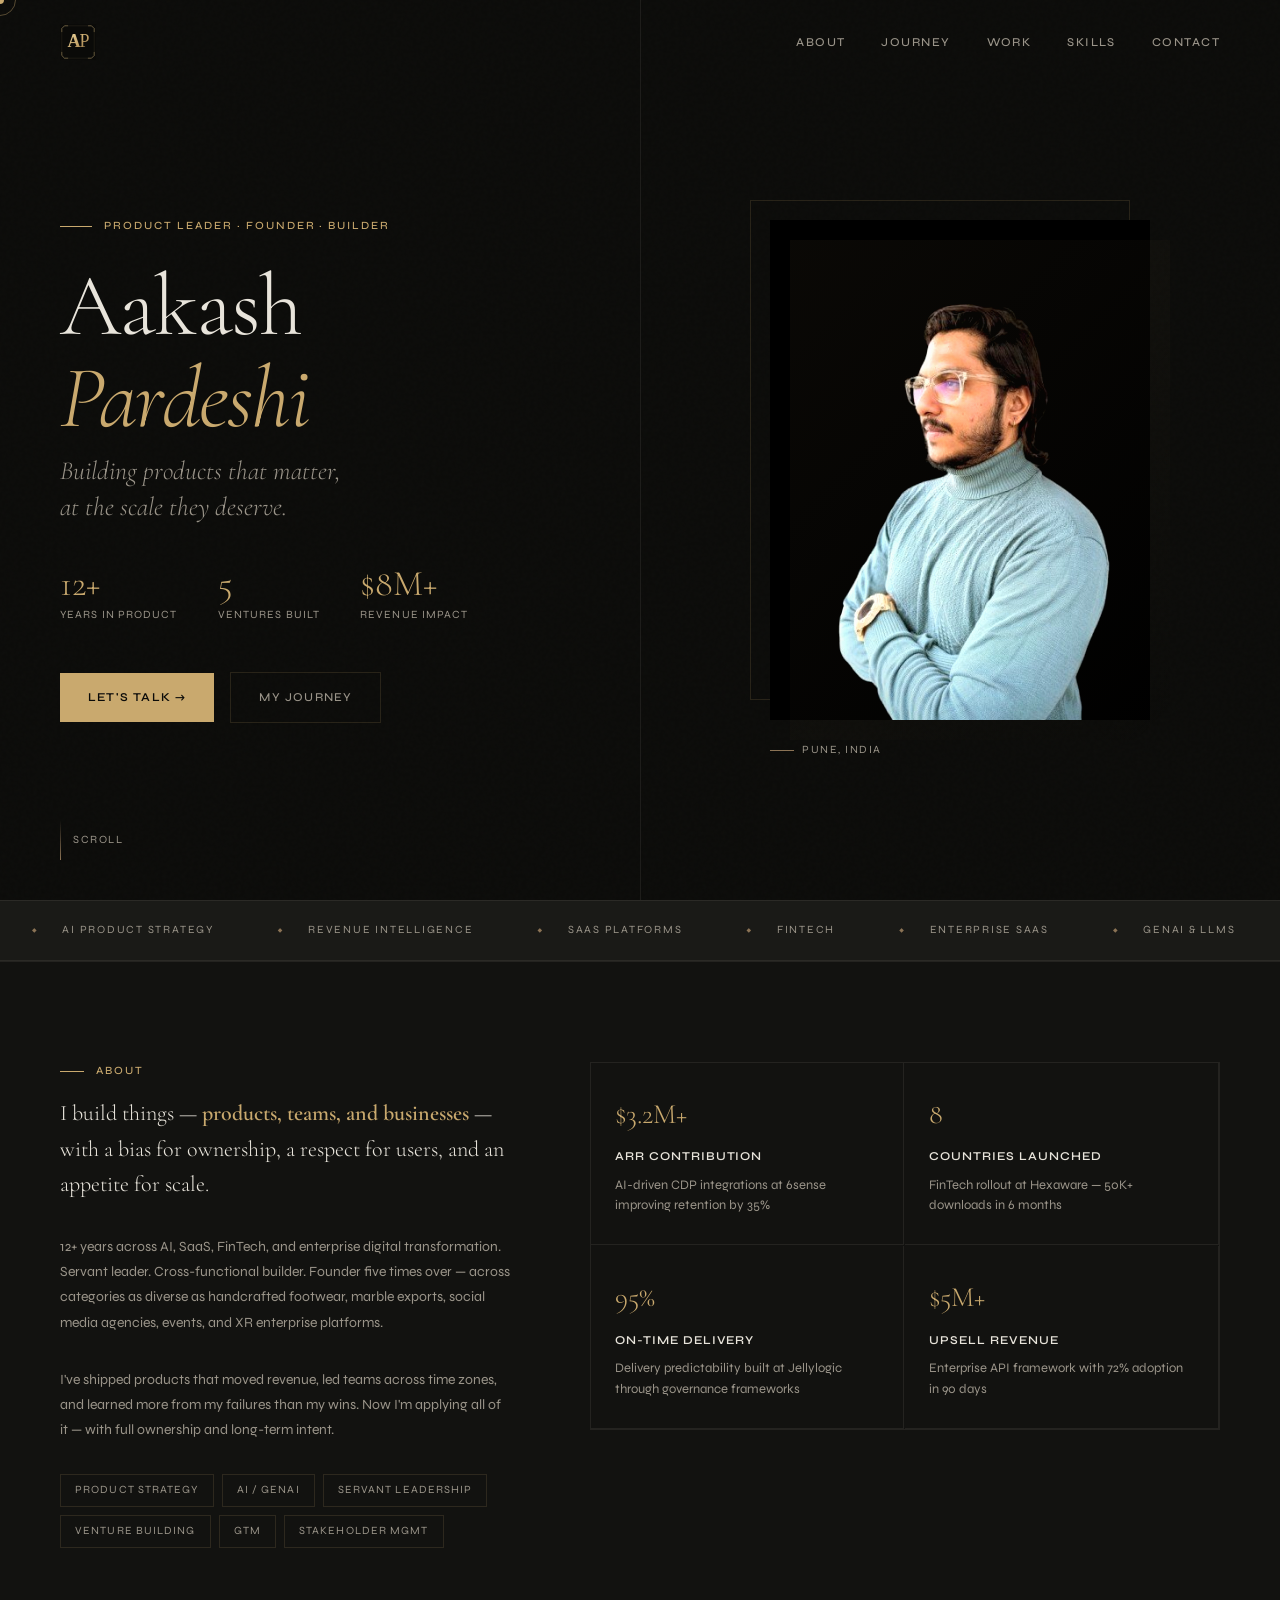
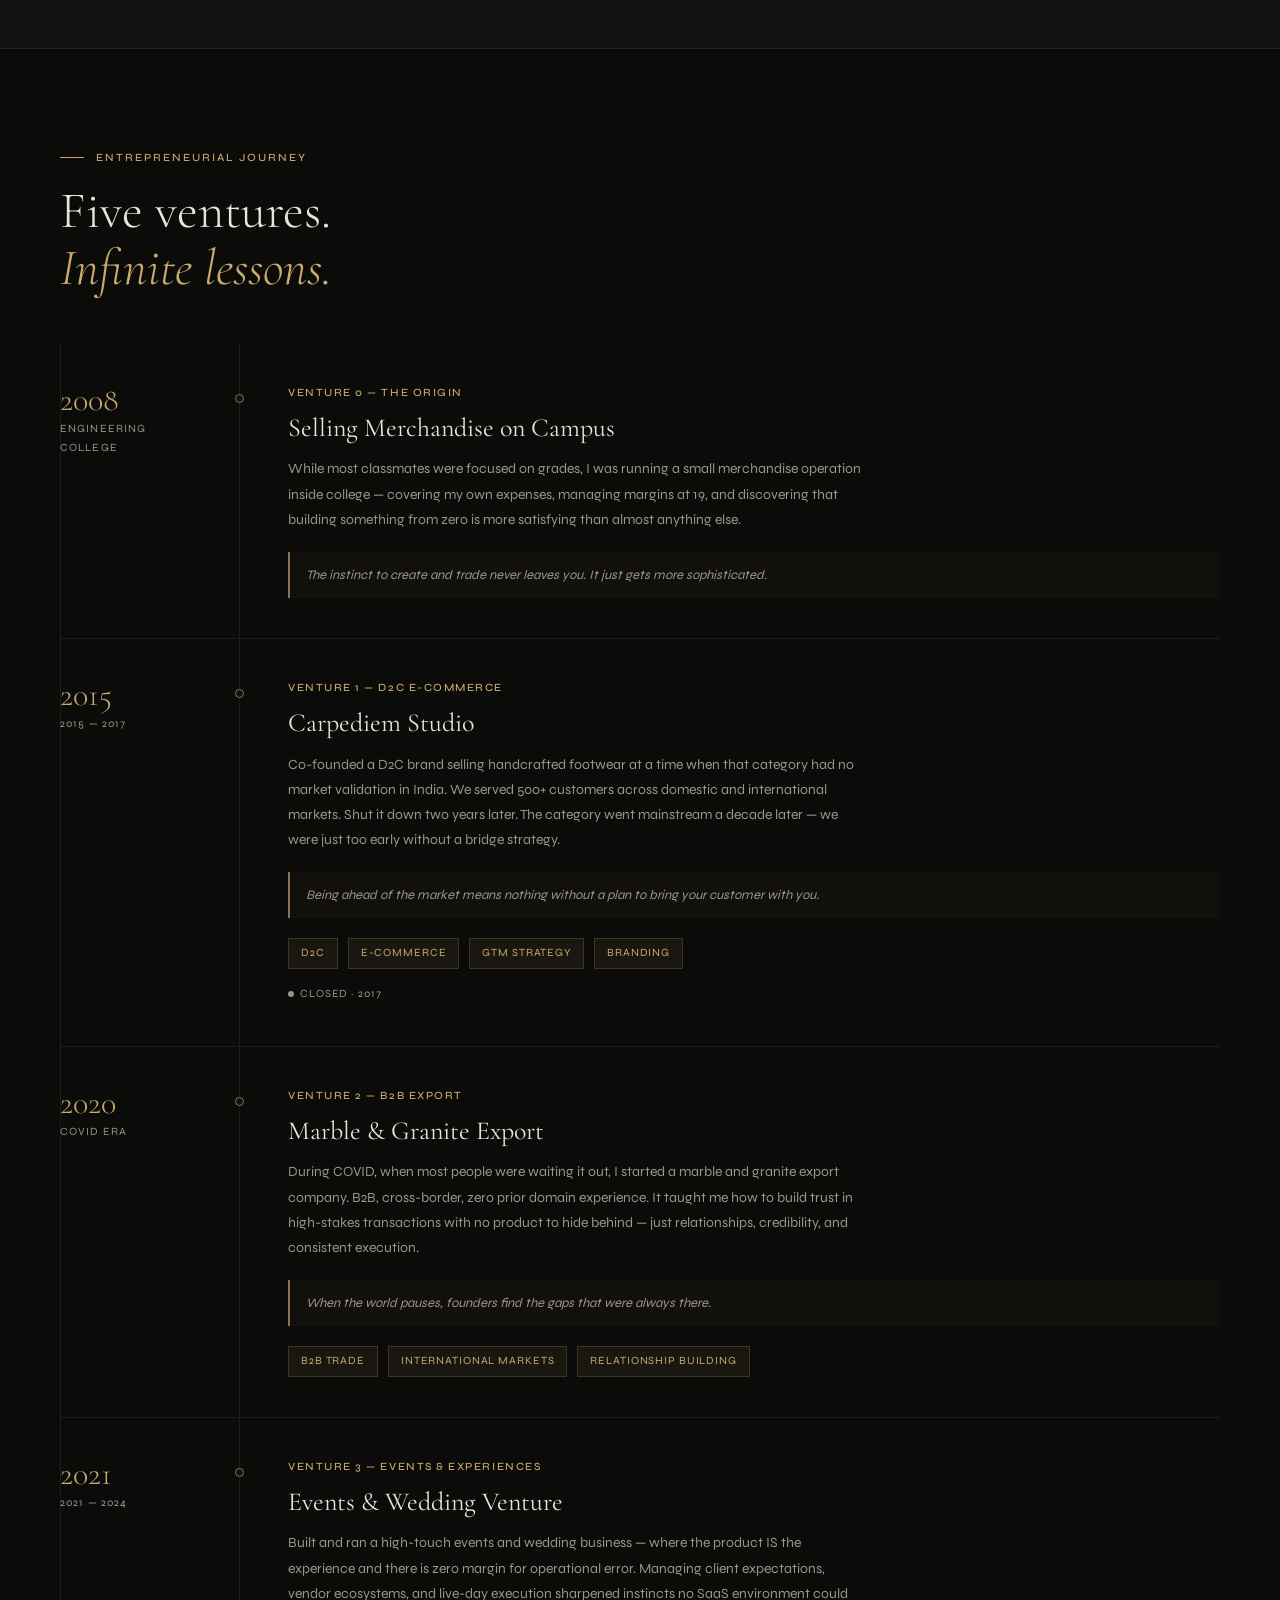
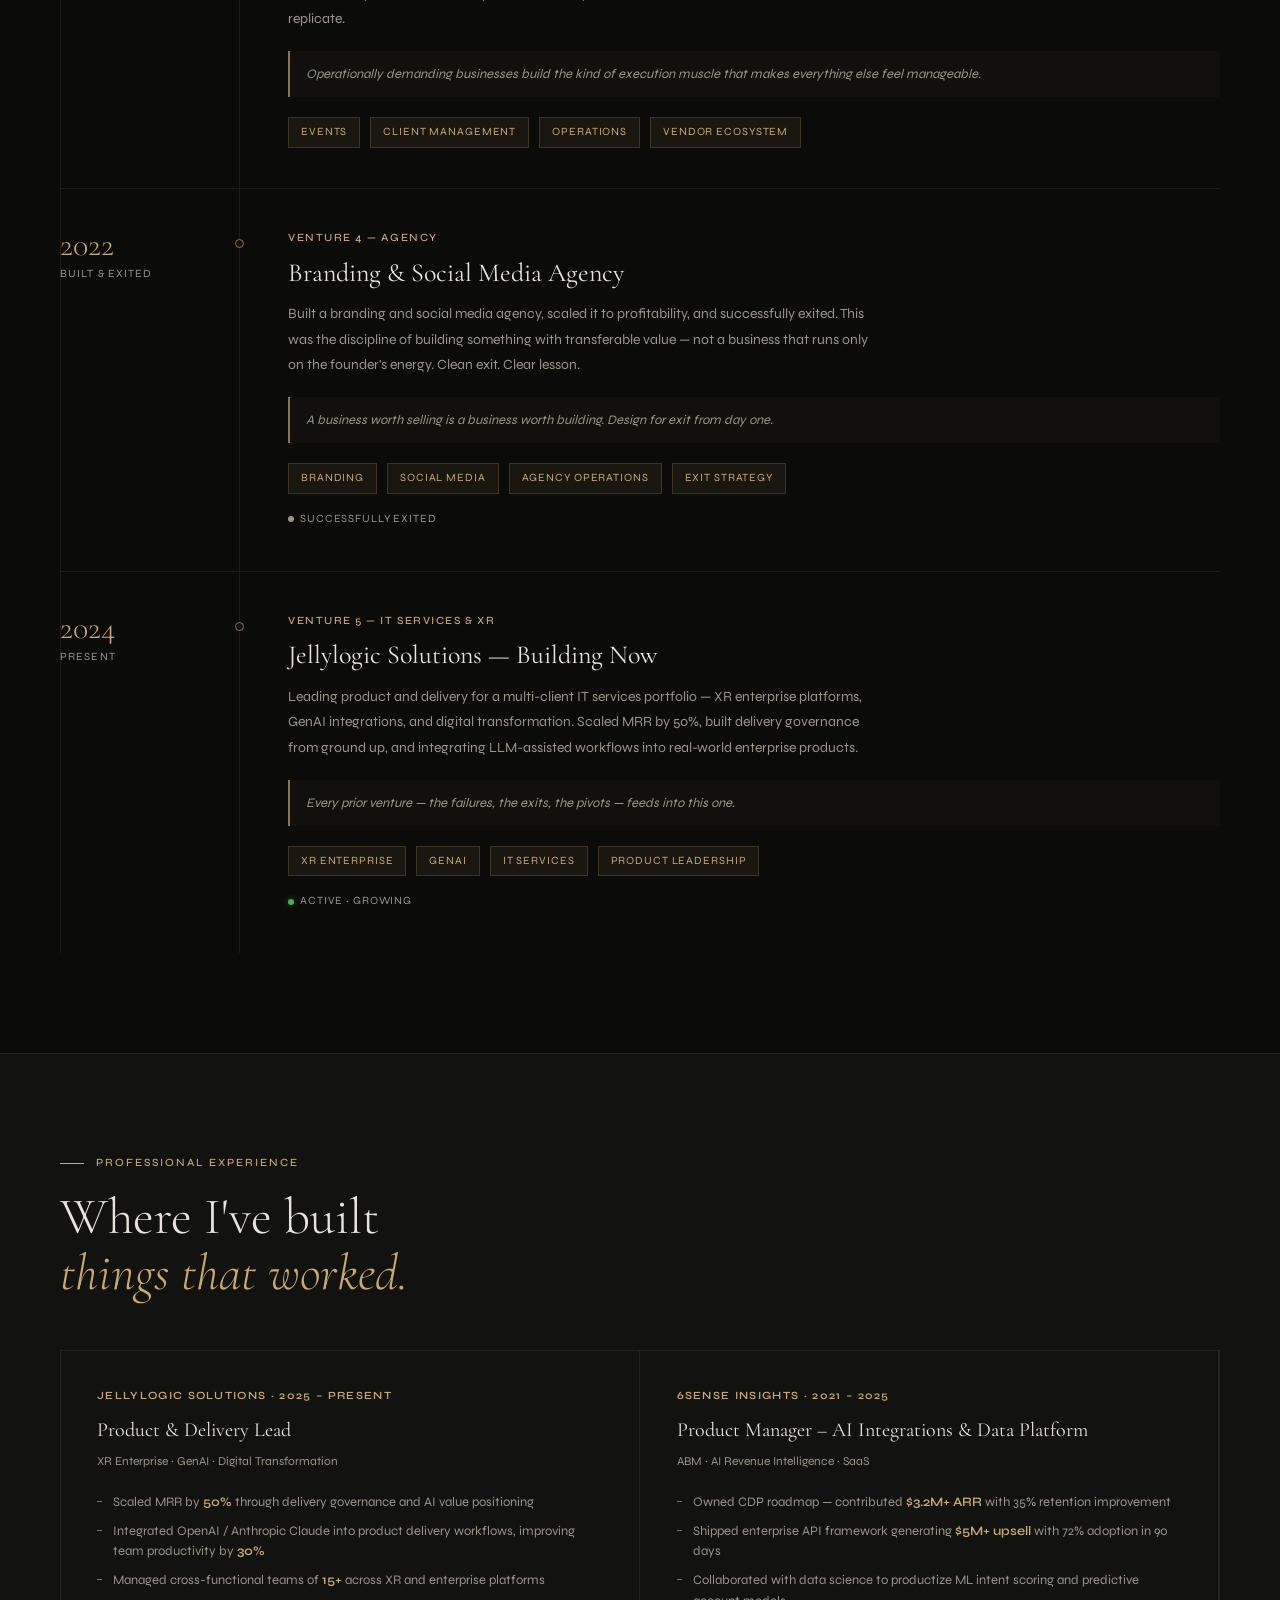
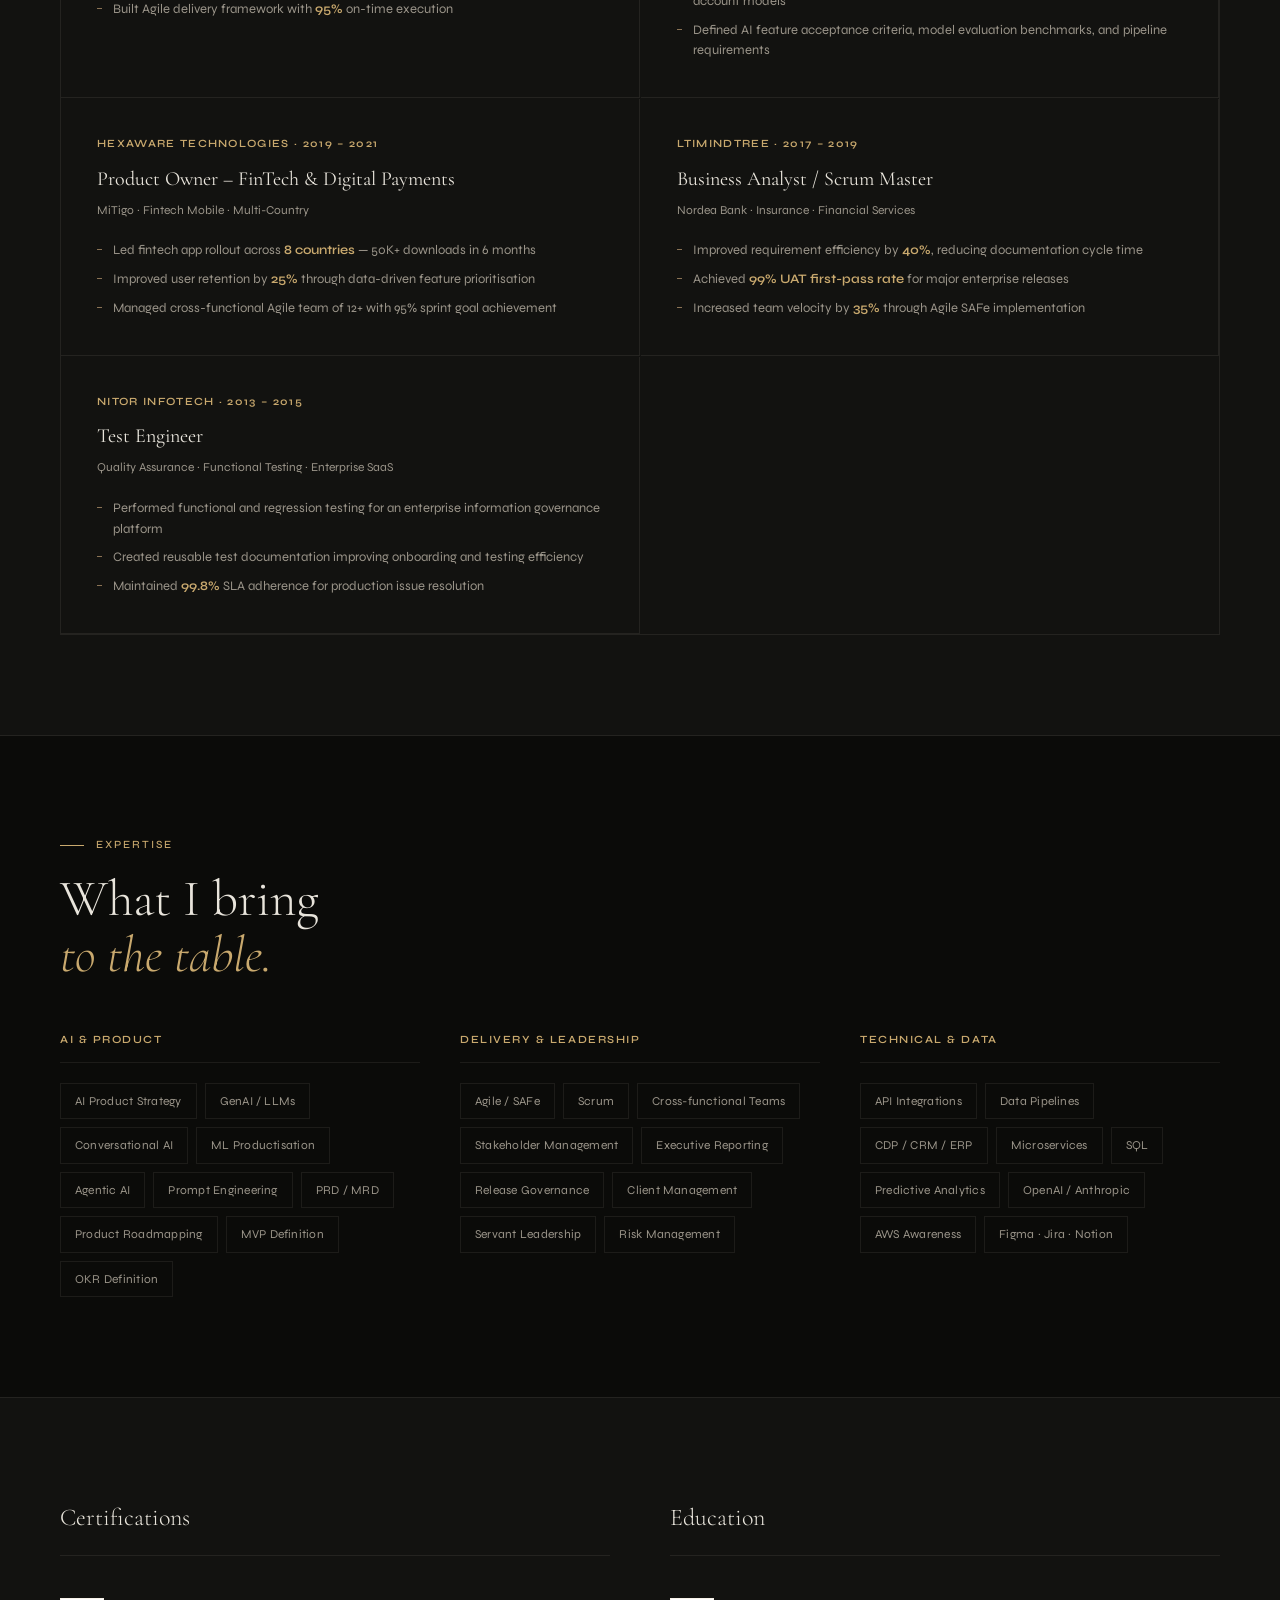
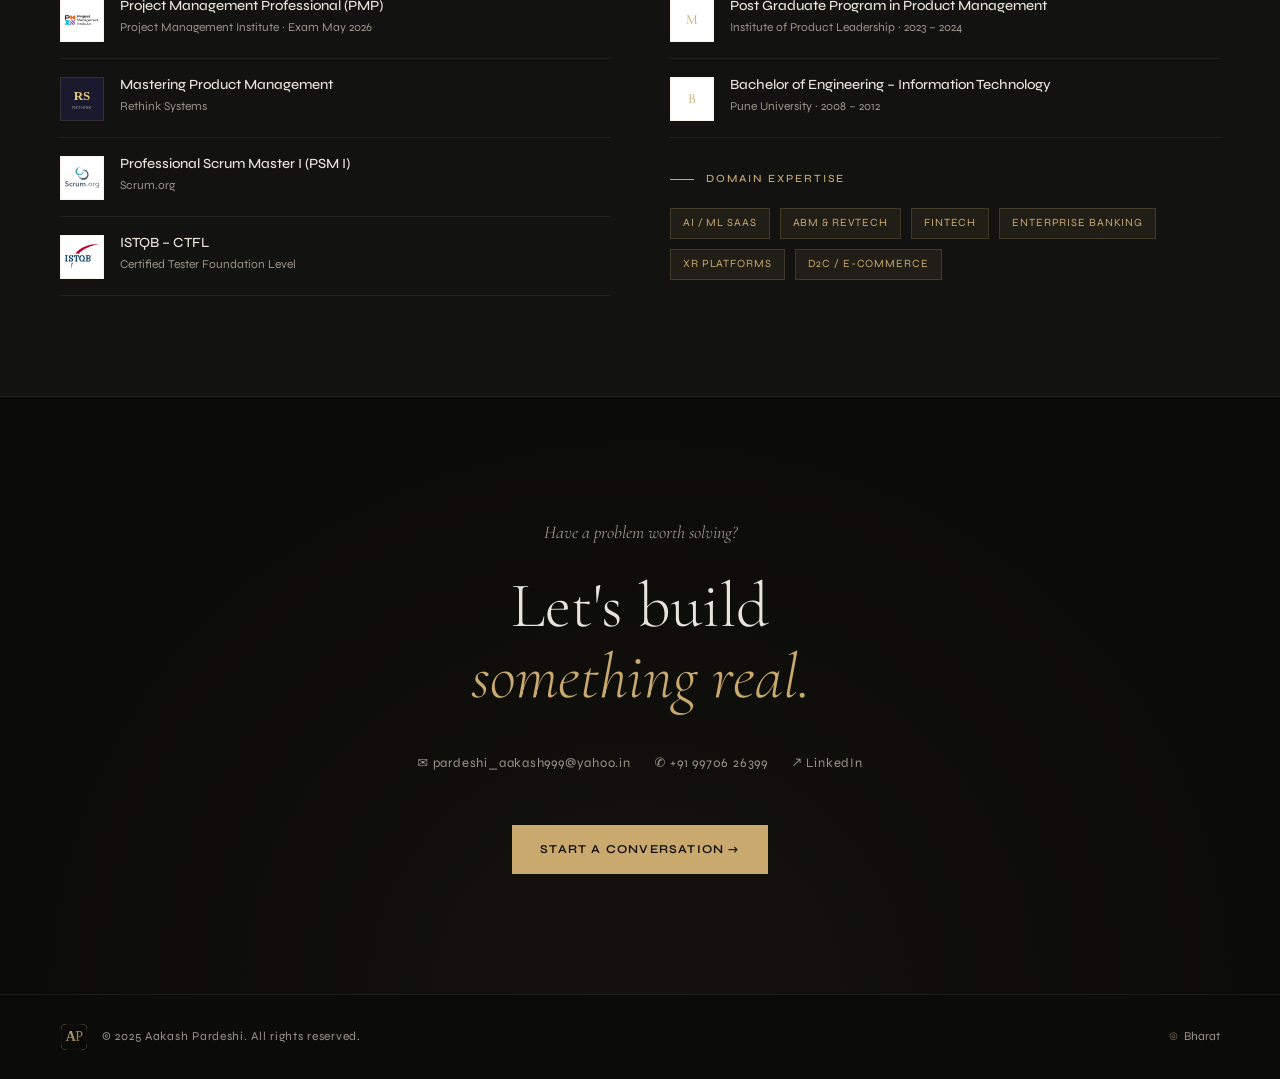
==== index.html @ 1389f44c "added logo" ====
<!DOCTYPE html>
<html lang="en">
<head>
<meta charset="UTF-8">
<meta name="viewport" content="width=device-width, initial-scale=1.0">
<title>Aakash Pardeshi — Product Leader & Founder</title>
<link rel="icon" type="image/svg+xml" href="favicon.svg">
<link rel="preconnect" href="https://fonts.googleapis.com">
<link href="https://fonts.googleapis.com/css2?family=Cormorant+Garamond:ital,wght@0,300;0,400;0,600;1,300;1,400&family=Syne:wght@400;500;600;700&display=swap" rel="stylesheet">
  <link rel="stylesheet" href="css/styles.css">
</head>
<body>


<div class="cursor" id="cursor"></div>
<div class="cursor-ring" id="cursorRing"></div>
<div class="progress-bar" id="progressBar"></div>

<nav id="navbar">
  <a href="#" class="nav-logo">
    <img src="assets/ap-logo.svg" alt="Aakash Pardeshi" class="nav-logo-img">
  </a>
  <ul class="nav-links">
    <li><a href="#about">About</a></li>
    <li><a href="#journey">Journey</a></li>
    <li><a href="#experience">Work</a></li>
    <li><a href="#skills">Skills</a></li>
    <li><a href="#contact">Contact</a></li>
  </ul>
</nav>

<!-- Hero -->
<section id="hero">
  <div class="hero-noise"></div>
  <div class="hero-bg-line"></div>
  <div class="hero-left">
    <div class="hero-eyebrow">Product Leader · Founder · Builder</div>
    <h1 class="hero-name">Aakash<br><em>Pardeshi</em></h1>
    <p class="hero-tagline">Building products that matter,<br>at the scale they deserve.</p>
    <div class="hero-stats">
      <div class="stat-item">
        <div class="stat-num">12+</div>
        <div class="stat-label">Years in Product</div>
      </div>
      <div class="stat-item">
        <div class="stat-num">5</div>
        <div class="stat-label">Ventures Built</div>
      </div>
      <div class="stat-item">
        <div class="stat-num">$8M+</div>
        <div class="stat-label">Revenue Impact</div>
      </div>
    </div>
    <div class="hero-cta">
      <a href="#contact" class="btn-primary">Let's Talk →</a>
      <a href="#journey" class="btn-ghost">My Journey</a>
    </div>
  </div>
  <div class="hero-right">
    <div class="photo-frame">
      <img src="[data-uri]" class="hero-photo" alt="Aakash Pardeshi">
      <div class="photo-label">Pune, India</div>
    </div>
  </div>
  <div class="scroll-cue">
    <div class="scroll-line"></div>
    Scroll
  </div>
</section>

<!-- Marquee -->
<div class="marquee-section">
  <div class="marquee-track">
    <div class="marquee-item">AI Product Strategy</div>
    <div class="marquee-item">Revenue Intelligence</div>
    <div class="marquee-item">SaaS Platforms</div>
    <div class="marquee-item">FinTech</div>
    <div class="marquee-item">Enterprise SaaS</div>
    <div class="marquee-item">GenAI & LLMs</div>
    <div class="marquee-item">D2C Commerce</div>
    <div class="marquee-item">ABM Platforms</div>
    <div class="marquee-item">XR Enterprise</div>
    <div class="marquee-item">CDP Integrations</div>
    <div class="marquee-item">Agile SAFe</div>
    <div class="marquee-item">GTM Strategy</div>
    <div class="marquee-item">AI Product Strategy</div>
    <div class="marquee-item">Revenue Intelligence</div>
    <div class="marquee-item">SaaS Platforms</div>
    <div class="marquee-item">FinTech</div>
    <div class="marquee-item">Enterprise SaaS</div>
    <div class="marquee-item">GenAI & LLMs</div>
    <div class="marquee-item">D2C Commerce</div>
    <div class="marquee-item">ABM Platforms</div>
    <div class="marquee-item">XR Enterprise</div>
    <div class="marquee-item">CDP Integrations</div>
    <div class="marquee-item">Agile SAFe</div>
    <div class="marquee-item">GTM Strategy</div>
  </div>
</div>

<!-- About -->
<section id="about">
  <div class="about-grid">
    <div class="about-left reveal">
      <div class="section-label">About</div>
      <p class="about-bio">
        I build things — <strong>products, teams, and businesses</strong> — with a bias for ownership, a respect for users, and an appetite for scale.
      </p>
      <p class="about-detail">
        12+ years across AI, SaaS, FinTech, and enterprise digital transformation. Servant leader. Cross-functional builder. Founder five times over — across categories as diverse as handcrafted footwear, marble exports, social media agencies, events, and XR enterprise platforms.
      </p>
      <p class="about-detail">
        I've shipped products that moved revenue, led teams across time zones, and learned more from my failures than my wins. Now I'm applying all of it — with full ownership and long-term intent.
      </p>
      <div class="about-tags">
        <span class="tag">Product Strategy</span>
        <span class="tag">AI / GenAI</span>
        <span class="tag">Servant Leadership</span>
        <span class="tag">Venture Building</span>
        <span class="tag">GTM</span>
        <span class="tag">Stakeholder Mgmt</span>
      </div>
    </div>
    <div class="about-right reveal reveal-delay-2">
      <div class="values-grid">
        <div class="value-item">
          <div class="value-num">$3.2M+</div>
          <div class="value-title">ARR Contribution</div>
          <div class="value-desc">AI-driven CDP integrations at 6sense improving retention by 35%</div>
        </div>
        <div class="value-item">
          <div class="value-num">8</div>
          <div class="value-title">Countries Launched</div>
          <div class="value-desc">FinTech rollout at Hexaware — 50K+ downloads in 6 months</div>
        </div>
        <div class="value-item">
          <div class="value-num">95%</div>
          <div class="value-title">On-Time Delivery</div>
          <div class="value-desc">Delivery predictability built at Jellylogic through governance frameworks</div>
        </div>
        <div class="value-item">
          <div class="value-num">$5M+</div>
          <div class="value-title">Upsell Revenue</div>
          <div class="value-desc">Enterprise API framework with 72% adoption in 90 days</div>
        </div>
      </div>
    </div>
  </div>
</section>

<!-- Journey -->
<section id="journey">
  <div class="reveal">
    <div class="section-label">Entrepreneurial Journey</div>
    <h2 class="section-title">Five ventures.<br><em>Infinite lessons.</em></h2>
  </div>
  <div class="timeline">
    <div class="timeline-line"></div>

    <div class="timeline-entry reveal">
      <div class="timeline-left">
        <div class="timeline-dot"></div>
        <div class="timeline-year">2008</div>
        <div class="timeline-period">Engineering College</div>
      </div>
      <div class="timeline-right">
        <div class="timeline-venture">Venture 0 — The Origin</div>
        <div class="timeline-title">Selling Merchandise on Campus</div>
        <p class="timeline-desc">
          While most classmates were focused on grades, I was running a small merchandise operation inside college — covering my own expenses, managing margins at 19, and discovering that building something from zero is more satisfying than almost anything else.
        </p>
        <div class="timeline-lesson">The instinct to create and trade never leaves you. It just gets more sophisticated.</div>
      </div>
    </div>

    <div class="timeline-entry reveal">
      <div class="timeline-left">
        <div class="timeline-dot"></div>
        <div class="timeline-year">2015</div>
        <div class="timeline-period">2015 — 2017</div>
      </div>
      <div class="timeline-right">
        <div class="timeline-venture">Venture 1 — D2C E-Commerce</div>
        <div class="timeline-title">Carpediem Studio</div>
        <p class="timeline-desc">
          Co-founded a D2C brand selling handcrafted footwear at a time when that category had no market validation in India. We served 500+ customers across domestic and international markets. Shut it down two years later. The category went mainstream a decade later — we were just too early without a bridge strategy.
        </p>
        <div class="timeline-lesson">Being ahead of the market means nothing without a plan to bring your customer with you.</div>
        <div class="domain-pills">
          <span class="domain-pill">D2C</span>
          <span class="domain-pill">E-Commerce</span>
          <span class="domain-pill">GTM Strategy</span>
          <span class="domain-pill">Branding</span>
        </div>
        <div class="timeline-status">
          <span class="status-dot"></span> Closed · 2017
        </div>
      </div>
    </div>

    <div class="timeline-entry reveal">
      <div class="timeline-left">
        <div class="timeline-dot"></div>
        <div class="timeline-year">2020</div>
        <div class="timeline-period">COVID Era</div>
      </div>
      <div class="timeline-right">
        <div class="timeline-venture">Venture 2 — B2B Export</div>
        <div class="timeline-title">Marble & Granite Export</div>
        <p class="timeline-desc">
          During COVID, when most people were waiting it out, I started a marble and granite export company. B2B, cross-border, zero prior domain experience. It taught me how to build trust in high-stakes transactions with no product to hide behind — just relationships, credibility, and consistent execution.
        </p>
        <div class="timeline-lesson">When the world pauses, founders find the gaps that were always there.</div>
        <div class="domain-pills">
          <span class="domain-pill">B2B Trade</span>
          <span class="domain-pill">International Markets</span>
          <span class="domain-pill">Relationship Building</span>
        </div>
      </div>
    </div>

    <div class="timeline-entry reveal">
      <div class="timeline-left">
        <div class="timeline-dot"></div>
        <div class="timeline-year">2021</div>
        <div class="timeline-period">2021 — 2024</div>
      </div>
      <div class="timeline-right">
        <div class="timeline-venture">Venture 3 — Events & Experiences</div>
        <div class="timeline-title">Events & Wedding Venture</div>
        <p class="timeline-desc">
          Built and ran a high-touch events and wedding business — where the product IS the experience and there is zero margin for operational error. Managing client expectations, vendor ecosystems, and live-day execution sharpened instincts no SaaS environment could replicate.
        </p>
        <div class="timeline-lesson">Operationally demanding businesses build the kind of execution muscle that makes everything else feel manageable.</div>
        <div class="domain-pills">
          <span class="domain-pill">Events</span>
          <span class="domain-pill">Client Management</span>
          <span class="domain-pill">Operations</span>
          <span class="domain-pill">Vendor Ecosystem</span>
        </div>
      </div>
    </div>

    <div class="timeline-entry reveal">
      <div class="timeline-left">
        <div class="timeline-dot"></div>
        <div class="timeline-year">2022</div>
        <div class="timeline-period">Built & Exited</div>
      </div>
      <div class="timeline-right">
        <div class="timeline-venture">Venture 4 — Agency</div>
        <div class="timeline-title">Branding & Social Media Agency</div>
        <p class="timeline-desc">
          Built a branding and social media agency, scaled it to profitability, and successfully exited. This was the discipline of building something with transferable value — not a business that runs only on the founder's energy. Clean exit. Clear lesson.
        </p>
        <div class="timeline-lesson">A business worth selling is a business worth building. Design for exit from day one.</div>
        <div class="domain-pills">
          <span class="domain-pill">Branding</span>
          <span class="domain-pill">Social Media</span>
          <span class="domain-pill">Agency Operations</span>
          <span class="domain-pill">Exit Strategy</span>
        </div>
        <div class="timeline-status">
          <span class="status-dot"></span> Successfully Exited
        </div>
      </div>
    </div>

    <div class="timeline-entry reveal">
      <div class="timeline-left">
        <div class="timeline-dot"></div>
        <div class="timeline-year">2024</div>
        <div class="timeline-period">Present</div>
      </div>
      <div class="timeline-right">
        <div class="timeline-venture">Venture 5 — IT Services & XR</div>
        <div class="timeline-title">Jellylogic Solutions — Building Now</div>
        <p class="timeline-desc">
          Leading product and delivery for a multi-client IT services portfolio — XR enterprise platforms, GenAI integrations, and digital transformation. Scaled MRR by 50%, built delivery governance from ground up, and integrating LLM-assisted workflows into real-world enterprise products.
        </p>
        <div class="timeline-lesson">Every prior venture — the failures, the exits, the pivots — feeds into this one.</div>
        <div class="domain-pills">
          <span class="domain-pill">XR Enterprise</span>
          <span class="domain-pill">GenAI</span>
          <span class="domain-pill">IT Services</span>
          <span class="domain-pill">Product Leadership</span>
        </div>
        <div class="timeline-status">
          <span class="status-dot active"></span> Active · Growing
        </div>
      </div>
    </div>

  </div>
</section>

<!-- Experience -->
<section id="experience">
  <div class="reveal">
    <div class="section-label">Professional Experience</div>
    <h2 class="section-title">Where I've built<br><em>things that worked.</em></h2>
  </div>
  <div class="exp-grid">
    <div class="exp-card reveal">
      <div class="exp-company">Jellylogic Solutions · 2025 – Present</div>
      <div class="exp-role">Product & Delivery Lead</div>
      <div class="exp-period">XR Enterprise · GenAI · Digital Transformation</div>
      <ul class="exp-bullets">
        <li>Scaled MRR by <span class="exp-metric">50%</span> through delivery governance and AI value positioning</li>
        <li>Integrated OpenAI / Anthropic Claude into product delivery workflows, improving team productivity by <span class="exp-metric">30%</span></li>
        <li>Managed cross-functional teams of <span class="exp-metric">15+</span> across XR and enterprise platforms</li>
        <li>Built Agile delivery framework with <span class="exp-metric">95%</span> on-time execution</li>
      </ul>
    </div>

    <div class="exp-card reveal reveal-delay-1">
      <div class="exp-company">6sense Insights · 2021 – 2025</div>
      <div class="exp-role">Product Manager – AI Integrations & Data Platform</div>
      <div class="exp-period">ABM · AI Revenue Intelligence · SaaS</div>
      <ul class="exp-bullets">
        <li>Owned CDP roadmap — contributed <span class="exp-metric">$3.2M+ ARR</span> with 35% retention improvement</li>
        <li>Shipped enterprise API framework generating <span class="exp-metric">$5M+ upsell</span> with 72% adoption in 90 days</li>
        <li>Collaborated with data science to productize ML intent scoring and predictive account models</li>
        <li>Defined AI feature acceptance criteria, model evaluation benchmarks, and pipeline requirements</li>
      </ul>
    </div>

    <div class="exp-card reveal reveal-delay-2">
      <div class="exp-company">Hexaware Technologies · 2019 – 2021</div>
      <div class="exp-role">Product Owner – FinTech & Digital Payments</div>
      <div class="exp-period">MiTigo · Fintech Mobile · Multi-Country</div>
      <ul class="exp-bullets">
        <li>Led fintech app rollout across <span class="exp-metric">8 countries</span> — 50K+ downloads in 6 months</li>
        <li>Improved user retention by <span class="exp-metric">25%</span> through data-driven feature prioritisation</li>
        <li>Managed cross-functional Agile team of 12+ with 95% sprint goal achievement</li>
      </ul>
    </div>

    <div class="exp-card reveal reveal-delay-3">
      <div class="exp-company">LTIMindtree · 2017 – 2019</div>
      <div class="exp-role">Business Analyst / Scrum Master</div>
      <div class="exp-period">Nordea Bank · Insurance · Financial Services</div>
      <ul class="exp-bullets">
        <li>Improved requirement efficiency by <span class="exp-metric">40%</span>, reducing documentation cycle time</li>
        <li>Achieved <span class="exp-metric">99% UAT first-pass rate</span> for major enterprise releases</li>
        <li>Increased team velocity by <span class="exp-metric">35%</span> through Agile SAFe implementation</li>
      </ul>
    </div>

    <div class="exp-card reveal reveal-delay-3">
      <div class="exp-company">Nitor Infotech · 2013 – 2015</div>
      <div class="exp-role">Test Engineer</div>
      <div class="exp-period">Quality Assurance · Functional Testing · Enterprise SaaS</div>
      <ul class="exp-bullets">
        <li>Performed functional and regression testing for an enterprise information governance platform</li>
        <li>Created reusable test documentation improving onboarding and testing efficiency</li>
        <li>Maintained <span class="exp-metric">99.8%</span> SLA adherence for production issue resolution</li>
      </ul>
    </div>
  </div>
</section>

<!-- Skills -->
<section id="skills">
  <div class="reveal">
    <div class="section-label">Expertise</div>
    <h2 class="section-title">What I bring<br><em>to the table.</em></h2>
  </div>
  <div class="skills-container">
    <div class="skill-group reveal">
      <div class="skill-group-title">AI & Product</div>
      <div class="skill-list">
        <span class="skill-chip">AI Product Strategy</span>
        <span class="skill-chip">GenAI / LLMs</span>
        <span class="skill-chip">Conversational AI</span>
        <span class="skill-chip">ML Productisation</span>
        <span class="skill-chip">Agentic AI</span>
        <span class="skill-chip">Prompt Engineering</span>
        <span class="skill-chip">PRD / MRD</span>
        <span class="skill-chip">Product Roadmapping</span>
        <span class="skill-chip">MVP Definition</span>
        <span class="skill-chip">OKR Definition</span>
      </div>
    </div>
    <div class="skill-group reveal reveal-delay-1">
      <div class="skill-group-title">Delivery & Leadership</div>
      <div class="skill-list">
        <span class="skill-chip">Agile / SAFe</span>
        <span class="skill-chip">Scrum</span>
        <span class="skill-chip">Cross-functional Teams</span>
        <span class="skill-chip">Stakeholder Management</span>
        <span class="skill-chip">Executive Reporting</span>
        <span class="skill-chip">Release Governance</span>
        <span class="skill-chip">Client Management</span>
        <span class="skill-chip">Servant Leadership</span>
        <span class="skill-chip">Risk Management</span>
      </div>
    </div>
    <div class="skill-group reveal reveal-delay-2">
      <div class="skill-group-title">Technical & Data</div>
      <div class="skill-list">
        <span class="skill-chip">API Integrations</span>
        <span class="skill-chip">Data Pipelines</span>
        <span class="skill-chip">CDP / CRM / ERP</span>
        <span class="skill-chip">Microservices</span>
        <span class="skill-chip">SQL</span>
        <span class="skill-chip">Predictive Analytics</span>
        <span class="skill-chip">OpenAI / Anthropic</span>
        <span class="skill-chip">AWS Awareness</span>
        <span class="skill-chip">Figma · Jira · Notion</span>
      </div>
    </div>
  </div>
</section>

<!-- Credentials -->
<section id="credentials">
  <div class="credentials-grid">
    <div class="reveal">
      <h3 class="cred-group-title">Certifications</h3>
      <div class="cred-item">
        <div class="cred-icon"><img src="assets/logos/pmi.svg" alt="PMI logo"></div>
        <div>
          <div class="cred-name">Project Management Professional (PMP)</div>
          <div class="cred-org">Project Management Institute · Exam May 2026</div>
        </div>
      </div>
      <div class="cred-item">
        <div class="cred-icon" style="background:#1a1a2e; padding:0;"><img src="assets/logos/rethinksystems.svg" alt="Rethink Systems logo"></div>
        <div>
          <div class="cred-name">Mastering Product Management</div>
          <div class="cred-org">Rethink Systems</div>
        </div>
      </div>
      <div class="cred-item">
        <div class="cred-icon"><img src="assets/logos/scrumorg.svg" alt="Scrum.org logo"></div>
        <div>
          <div class="cred-name">Professional Scrum Master I (PSM I)</div>
          <div class="cred-org">Scrum.org</div>
        </div>
      </div>
      <div class="cred-item">
        <div class="cred-icon"><img src="assets/logos/istqb.svg" alt="ISTQB logo"></div>
        <div>
          <div class="cred-name">ISTQB – CTFL</div>
          <div class="cred-org">Certified Tester Foundation Level</div>
        </div>
      </div>
    </div>
    <div class="reveal reveal-delay-2">
      <h3 class="cred-group-title">Education</h3>
      <div class="cred-item">
        <div class="cred-icon">M</div>
        <div>
          <div class="cred-name">Post Graduate Program in Product Management</div>
          <div class="cred-org">Institute of Product Leadership · 2023 – 2024</div>
        </div>
      </div>
      <div class="cred-item">
        <div class="cred-icon">B</div>
        <div>
          <div class="cred-name">Bachelor of Engineering – Information Technology</div>
          <div class="cred-org">Pune University · 2008 – 2012</div>
        </div>
      </div>
      <div style="margin-top: 32px;">
        <div class="section-label" style="margin-bottom: 12px;">Domain Expertise</div>
        <div class="domain-pills">
          <span class="domain-pill">AI / ML SaaS</span>
          <span class="domain-pill">ABM & RevTech</span>
          <span class="domain-pill">FinTech</span>
          <span class="domain-pill">Enterprise Banking</span>
          <span class="domain-pill">XR Platforms</span>
          <span class="domain-pill">D2C / E-Commerce</span>
        </div>
      </div>
    </div>
  </div>
</section>

<!-- Contact -->
<section id="contact">
  <div class="contact-bg"></div>
  <div class="contact-inner reveal">
    <p class="contact-pre">Have a problem worth solving?</p>
    <h2 class="contact-title">Let's build<br><em>something real.</em></h2>
    <div class="contact-links">
      <a href="mailto:pardeshi_aakash999@yahoo.in" class="contact-link">
        ✉ pardeshi_aakash999@yahoo.in
      </a>
      <a href="tel:+919970626399" class="contact-link">
        ✆ +91 99706 26399
      </a>
      <a href="https://www.linkedin.com/in/vantageaakash/" target="_blank" class="contact-link">
        ↗ LinkedIn
      </a>
    </div>
    <a href="mailto:pardeshi_aakash999@yahoo.in" class="btn-primary">Start a Conversation →</a>
  </div>
</section>

<footer>
  <div class="footer-left">
    <img src="assets/ap-logo.svg" alt="Aakash Pardeshi" class="footer-logo">
    <div class="footer-copy">© 2025 Aakash Pardeshi. All rights reserved.</div>
  </div>
  <div class="footer-loc">Bharat</div>
</footer>


<script src="js/main.js"></script>
</body>
</html>
---- css/styles.css ----
:root {
    --bg: #0B0B09;
    --bg2: #121210;
    --bg3: #1A1A17;
    --text: #E8E4DB;
    --text-muted: #9A9489;
    --gold: #C9A96E;
    --gold-dim: #8B7355;
    --border: rgba(201,169,110,0.15);
    --border-dim: rgba(232,228,219,0.08);
    --serif: 'Cormorant Garamond', Georgia, serif;
    --sans: 'Syne', system-ui, sans-serif;
  }

  *, *::before, *::after { box-sizing: border-box; margin: 0; padding: 0; }

  html { scroll-behavior: smooth; }

  body {
    background: var(--bg);
    color: var(--text);
    font-family: var(--sans);
    font-size: 15px;
    line-height: 1.7;
    overflow-x: hidden;
    cursor: none;
  }

  /* Custom cursor */
  .cursor {
    width: 8px; height: 8px;
    background: var(--gold);
    border-radius: 50%;
    position: fixed;
    pointer-events: none;
    z-index: 9999;
    transition: transform 0.15s ease;
    transform: translate(-50%, -50%);
  }
  .cursor-ring {
    width: 32px; height: 32px;
    border: 1px solid rgba(201,169,110,0.4);
    border-radius: 50%;
    position: fixed;
    pointer-events: none;
    z-index: 9998;
    transition: all 0.25s ease;
    transform: translate(-50%, -50%);
  }
  body:hover .cursor { opacity: 1; }

  /* Scroll progress */
  .progress-bar {
    position: fixed; top: 0; left: 0;
    height: 2px;
    background: linear-gradient(90deg, var(--gold-dim), var(--gold));
    z-index: 1000;
    transform-origin: left;
    transform: scaleX(0);
    transition: transform 0.1s linear;
  }

  /* Nav */
  nav {
    position: fixed; top: 0; left: 0; right: 0;
    z-index: 100;
    display: flex; justify-content: space-between; align-items: center;
    padding: 24px 60px;
    transition: all 0.4s ease;
  }
  nav.scrolled {
    background: rgba(11,11,9,0.92);
    backdrop-filter: blur(20px);
    padding: 16px 60px;
    border-bottom: 1px solid var(--border-dim);
  }
  .nav-logo {
    text-decoration: none;
    display: flex;
    align-items: center;
  }
  .nav-logo-img {
    height: 36px;
    width: 36px;
    display: block;
  }
  .nav-links {
    display: flex; gap: 36px; list-style: none;
  }
  .nav-links a {
    font-size: 12px;
    font-weight: 500;
    letter-spacing: 0.12em;
    text-transform: uppercase;
    color: var(--text-muted);
    text-decoration: none;
    transition: color 0.2s;
  }
  .nav-links a:hover { color: var(--gold); }

  /* Hero */
  #hero {
    min-height: 100vh;
    display: grid;
    grid-template-columns: 1fr 1fr;
    align-items: center;
    padding: 120px 60px 80px;
    position: relative;
    overflow: hidden;
  }
  .hero-bg-line {
    position: absolute;
    top: 0; bottom: 0;
    left: 50%;
    width: 1px;
    background: var(--border-dim);
  }
  .hero-noise {
    position: absolute; inset: 0;
    background-image: url("data:image/svg+xml,%3Csvg viewBox='0 0 256 256' xmlns='http://www.w3.org/2000/svg'%3E%3Cfilter id='n'%3E%3CfeTurbulence type='fractalNoise' baseFrequency='0.9' numOctaves='4' stitchTiles='stitch'/%3E%3C/filter%3E%3Crect width='100%25' height='100%25' filter='url(%23n)' opacity='0.035'/%3E%3C/svg%3E");
    pointer-events: none; opacity: 0.5;
  }
  .hero-left { position: relative; z-index: 1; }
  .hero-eyebrow {
    font-size: 11px;
    font-weight: 500;
    letter-spacing: 0.18em;
    text-transform: uppercase;
    color: var(--gold);
    margin-bottom: 24px;
    display: flex; align-items: center; gap: 12px;
    opacity: 0; transform: translateY(20px);
    animation: fadeUp 0.8s ease forwards 0.2s;
  }
  .hero-eyebrow::before {
    content: '';
    display: block;
    width: 32px; height: 1px;
    background: var(--gold);
  }
  .hero-name {
    font-family: var(--serif);
    font-size: clamp(56px, 7vw, 88px);
    font-weight: 300;
    line-height: 1.05;
    letter-spacing: -0.02em;
    color: var(--text);
    margin-bottom: 8px;
    opacity: 0; transform: translateY(30px);
    animation: fadeUp 0.9s ease forwards 0.4s;
  }
  .hero-name em {
    font-style: italic;
    color: var(--gold);
  }
  .hero-tagline {
    font-family: var(--serif);
    font-size: clamp(18px, 2.5vw, 26px);
    font-weight: 300;
    font-style: italic;
    color: var(--text-muted);
    margin-bottom: 40px;
    line-height: 1.4;
    opacity: 0; transform: translateY(20px);
    animation: fadeUp 0.8s ease forwards 0.6s;
  }
  .hero-stats {
    display: flex; gap: 40px;
    margin-bottom: 48px;
    opacity: 0; transform: translateY(20px);
    animation: fadeUp 0.8s ease forwards 0.8s;
  }
  .stat-item {}
  .stat-num {
    font-family: var(--serif);
    font-size: 36px;
    font-weight: 300;
    color: var(--gold);
    line-height: 1;
  }
  .stat-label {
    font-size: 11px;
    letter-spacing: 0.1em;
    text-transform: uppercase;
    color: var(--text-muted);
    margin-top: 4px;
  }
  .hero-cta {
    display: flex; gap: 16px; align-items: center;
    opacity: 0; transform: translateY(20px);
    animation: fadeUp 0.8s ease forwards 1s;
  }
  .btn-primary {
    display: inline-flex; align-items: center; gap: 8px;
    padding: 14px 28px;
    background: var(--gold);
    color: var(--bg);
    font-size: 12px;
    font-weight: 600;
    letter-spacing: 0.1em;
    text-transform: uppercase;
    text-decoration: none;
    transition: all 0.3s ease;
  }
  .btn-primary:hover { background: #d4b07a; transform: translateY(-2px); }
  .btn-ghost {
    display: inline-flex; align-items: center; gap: 8px;
    padding: 14px 28px;
    border: 1px solid var(--border);
    color: var(--text-muted);
    font-size: 12px;
    font-weight: 500;
    letter-spacing: 0.1em;
    text-transform: uppercase;
    text-decoration: none;
    transition: all 0.3s ease;
  }
  .btn-ghost:hover { border-color: var(--gold); color: var(--gold); transform: translateY(-2px); }

  /* Hero right - photo */
  .hero-right {
    position: relative; z-index: 1;
    display: flex; justify-content: center; align-items: flex-end;
    padding-left: 60px;
    opacity: 0;
    animation: fadeIn 1.2s ease forwards 0.5s;
  }
  .photo-frame {
    position: relative;
    width: 380px;
    height: 500px;
  }
  .photo-frame::before {
    content: '';
    position: absolute;
    top: -20px; left: -20px; right: 20px; bottom: 20px;
    border: 1px solid var(--border);
    pointer-events: none;
  }
  .photo-frame::after {
    content: '';
    position: absolute;
    top: 20px; left: 20px; right: -20px; bottom: -20px;
    background: linear-gradient(135deg, rgba(201,169,110,0.05), transparent);
    pointer-events: none;
  }
  .hero-photo {
    width: 100%;
    height: 100%;
    display: block;
    object-fit: cover;
    object-position: top center;
    filter: contrast(1.08) brightness(1.02);
  }
  .photo-label {
    position: absolute;
    bottom: -40px; left: 0;
    font-size: 11px;
    letter-spacing: 0.14em;
    text-transform: uppercase;
    color: var(--text-muted);
    display: flex; align-items: center; gap: 8px;
  }
  .photo-label::before {
    content: '';
    width: 24px; height: 1px;
    background: var(--gold-dim);
  }
  .scroll-cue {
    position: absolute;
    bottom: 40px; left: 60px;
    display: flex; align-items: center; gap: 12px;
    font-size: 11px;
    letter-spacing: 0.14em;
    text-transform: uppercase;
    color: var(--text-muted);
    opacity: 0;
    animation: fadeIn 1s ease forwards 1.4s;
  }
  .scroll-line {
    width: 1px; height: 40px;
    background: linear-gradient(to bottom, transparent, var(--gold-dim));
    animation: scrollLine 2s ease-in-out infinite;
  }
  @keyframes scrollLine {
    0%, 100% { transform: scaleY(0); transform-origin: top; }
    50% { transform: scaleY(1); transform-origin: top; }
  }

  /* Sections */
  section { padding: 100px 60px; }

  .section-label {
    font-size: 11px;
    font-weight: 500;
    letter-spacing: 0.18em;
    text-transform: uppercase;
    color: var(--gold);
    display: flex; align-items: center; gap: 12px;
    margin-bottom: 16px;
  }
  .section-label::before {
    content: '';
    width: 24px; height: 1px;
    background: var(--gold);
  }
  .section-title {
    font-family: var(--serif);
    font-size: clamp(36px, 4vw, 52px);
    font-weight: 300;
    line-height: 1.1;
    margin-bottom: 48px;
    color: var(--text);
  }
  .section-title em { font-style: italic; color: var(--gold); }

  /* Reveal animation */
  .reveal {
    opacity: 0;
    transform: translateY(32px);
    transition: opacity 0.7s ease, transform 0.7s ease;
  }
  .reveal.visible {
    opacity: 1;
    transform: translateY(0);
  }
  .reveal-delay-1 { transition-delay: 0.1s; }
  .reveal-delay-2 { transition-delay: 0.2s; }
  .reveal-delay-3 { transition-delay: 0.3s; }
  .reveal-delay-4 { transition-delay: 0.4s; }

  /* About */
  #about {
    background: var(--bg2);
    border-top: 1px solid var(--border-dim);
    border-bottom: 1px solid var(--border-dim);
  }
  .about-grid {
    display: grid;
    grid-template-columns: 1fr 1.4fr;
    gap: 80px;
    align-items: start;
  }
  .about-left {}
  .about-bio {
    font-family: var(--serif);
    font-size: 22px;
    font-weight: 300;
    line-height: 1.6;
    color: var(--text);
    margin-bottom: 32px;
  }
  .about-bio strong { font-weight: 600; color: var(--gold); }
  .about-detail {
    font-size: 14px;
    color: var(--text-muted);
    line-height: 1.8;
    margin-bottom: 32px;
  }
  .about-tags {
    display: flex; flex-wrap: wrap; gap: 8px;
  }
  .tag {
    padding: 6px 14px;
    border: 1px solid var(--border);
    font-size: 11px;
    letter-spacing: 0.1em;
    text-transform: uppercase;
    color: var(--text-muted);
    transition: all 0.2s;
  }
  .tag:hover { border-color: var(--gold); color: var(--gold); }
  .about-right {}
  .values-grid {
    display: grid; grid-template-columns: 1fr 1fr; gap: 1px;
    border: 1px solid var(--border-dim);
  }
  .value-item {
    padding: 28px 24px;
    border-right: 1px solid var(--border-dim);
    border-bottom: 1px solid var(--border-dim);
    transition: background 0.2s;
  }
  .value-item:hover { background: rgba(201,169,110,0.03); }
  .value-num {
    font-family: var(--serif);
    font-size: 28px;
    font-weight: 300;
    color: var(--gold);
    margin-bottom: 8px;
  }
  .value-title {
    font-size: 12px;
    font-weight: 600;
    letter-spacing: 0.08em;
    text-transform: uppercase;
    color: var(--text);
    margin-bottom: 8px;
  }
  .value-desc {
    font-size: 13px;
    color: var(--text-muted);
    line-height: 1.6;
  }

  /* Journey - Timeline */
  #journey {
    position: relative;
  }
  .timeline {
    position: relative;
    padding-left: 0;
  }
  .timeline-line {
    position: absolute;
    left: 0; top: 0; bottom: 0;
    width: 1px;
    background: var(--border-dim);
  }
  .timeline-entry {
    display: grid;
    grid-template-columns: 180px 1fr;
    gap: 0;
    margin-bottom: 0;
    position: relative;
    cursor: pointer;
  }
  .timeline-entry:not(:last-child) {
    border-bottom: 1px solid var(--border-dim);
  }
  .timeline-left {
    padding: 40px 40px 40px 0;
    border-right: 1px solid var(--border-dim);
    position: relative;
    display: flex; flex-direction: column;
  }
  .timeline-dot {
    position: absolute;
    right: -5px; top: 50px;
    width: 9px; height: 9px;
    border-radius: 50%;
    background: var(--bg2);
    border: 1px solid var(--gold-dim);
    transition: all 0.3s;
  }
  .timeline-entry:hover .timeline-dot {
    background: var(--gold);
    border-color: var(--gold);
    box-shadow: 0 0 12px rgba(201,169,110,0.4);
  }
  .timeline-year {
    font-family: var(--serif);
    font-size: 32px;
    font-weight: 300;
    color: var(--gold);
    line-height: 1;
    margin-bottom: 4px;
  }
  .timeline-period {
    font-size: 11px;
    letter-spacing: 0.1em;
    text-transform: uppercase;
    color: var(--text-muted);
  }
  .timeline-right {
    padding: 40px 0 40px 48px;
    transition: background 0.3s;
  }
  .timeline-entry:hover .timeline-right {
    background: rgba(201,169,110,0.02);
  }
  .timeline-venture {
    font-size: 11px;
    font-weight: 500;
    letter-spacing: 0.14em;
    text-transform: uppercase;
    color: var(--gold);
    margin-bottom: 8px;
  }
  .timeline-title {
    font-family: var(--serif);
    font-size: 26px;
    font-weight: 400;
    color: var(--text);
    margin-bottom: 12px;
    line-height: 1.3;
  }
  .timeline-desc {
    font-size: 14px;
    color: var(--text-muted);
    line-height: 1.8;
    max-width: 580px;
    margin-bottom: 20px;
  }
  .timeline-lesson {
    display: flex; align-items: flex-start; gap: 10px;
    font-size: 13px;
    font-style: italic;
    color: var(--text-muted);
    padding: 12px 16px;
    border-left: 2px solid var(--gold-dim);
    background: rgba(201,169,110,0.03);
  }
  .timeline-status {
    display: inline-flex; align-items: center; gap: 6px;
    margin-top: 16px;
    font-size: 11px;
    letter-spacing: 0.08em;
    text-transform: uppercase;
    color: var(--text-muted);
  }
  .status-dot {
    width: 6px; height: 6px;
    border-radius: 50%;
    background: var(--text-muted);
  }
  .status-dot.active { background: #4CAF50; box-shadow: 0 0 6px rgba(76,175,80,0.5); }

  /* Experience */
  #experience {
    background: var(--bg2);
    border-top: 1px solid var(--border-dim);
    border-bottom: 1px solid var(--border-dim);
  }
  .exp-grid {
    display: grid;
    grid-template-columns: 1fr 1fr;
    gap: 1px;
    border: 1px solid var(--border-dim);
  }
  .exp-card {
    padding: 36px;
    background: var(--bg2);
    border-right: 1px solid var(--border-dim);
    border-bottom: 1px solid var(--border-dim);
    transition: background 0.3s, transform 0.3s;
    cursor: default;
    position: relative;
    overflow: hidden;
  }
  .exp-card::before {
    content: '';
    position: absolute;
    top: 0; left: 0;
    width: 2px; height: 0;
    background: var(--gold);
    transition: height 0.4s ease;
  }
  .exp-card:hover::before { height: 100%; }
  .exp-card:hover { background: rgba(201,169,110,0.03); }
  .exp-company {
    font-size: 11px;
    font-weight: 600;
    letter-spacing: 0.12em;
    text-transform: uppercase;
    color: var(--gold);
    margin-bottom: 8px;
  }
  .exp-role {
    font-family: var(--serif);
    font-size: 20px;
    font-weight: 400;
    color: var(--text);
    margin-bottom: 4px;
  }
  .exp-period {
    font-size: 12px;
    color: var(--text-muted);
    margin-bottom: 20px;
  }
  .exp-bullets {
    list-style: none;
    display: flex; flex-direction: column; gap: 8px;
  }
  .exp-bullets li {
    font-size: 13px;
    color: var(--text-muted);
    padding-left: 16px;
    position: relative;
    line-height: 1.6;
  }
  .exp-bullets li::before {
    content: '';
    position: absolute;
    left: 0; top: 9px;
    width: 5px; height: 1px;
    background: var(--gold-dim);
  }
  .exp-metric {
    display: inline-block;
    color: var(--gold);
    font-weight: 600;
  }

  /* Skills */
  #skills { }
  .skills-container {
    display: grid;
    grid-template-columns: repeat(3, 1fr);
    gap: 40px;
  }
  .skill-group {}
  .skill-group-title {
    font-size: 11px;
    font-weight: 600;
    letter-spacing: 0.14em;
    text-transform: uppercase;
    color: var(--gold);
    margin-bottom: 20px;
    padding-bottom: 12px;
    border-bottom: 1px solid var(--border-dim);
  }
  .skill-list {
    display: flex; flex-wrap: wrap; gap: 8px;
  }
  .skill-chip {
    padding: 7px 14px;
    border: 1px solid var(--border-dim);
    font-size: 12px;
    color: var(--text-muted);
    transition: all 0.2s;
    letter-spacing: 0.02em;
  }
  .skill-chip:hover {
    border-color: var(--gold);
    color: var(--gold);
    background: rgba(201,169,110,0.05);
  }

  /* Certifications & Education */
  #credentials {
    background: var(--bg2);
    border-top: 1px solid var(--border-dim);
    border-bottom: 1px solid var(--border-dim);
  }
  .credentials-grid {
    display: grid;
    grid-template-columns: 1fr 1fr;
    gap: 60px;
  }
  .cred-group-title {
    font-family: var(--serif);
    font-size: 24px;
    font-weight: 300;
    margin-bottom: 24px;
    color: var(--text);
    padding-bottom: 16px;
    border-bottom: 1px solid var(--border-dim);
  }
  .cred-item {
    display: flex; align-items: flex-start; gap: 16px;
    padding: 16px 0;
    border-bottom: 1px solid var(--border-dim);
    transition: all 0.2s;
  }
  .cred-item:hover { padding-left: 8px; }
  .cred-icon {
    width: 44px; height: 44px;
    border: 1px solid var(--border);
    display: flex; align-items: center; justify-content: center;
    font-family: var(--serif);
    font-size: 14px;
    color: var(--gold);
    flex-shrink: 0;
    margin-top: 2px;
    overflow: hidden;
    background: #fff;
    padding: 4px;
    box-sizing: border-box;
  }
  .cred-icon img {
    width: 100%; height: 100%;
    object-fit: contain;
    display: block;
  }
  .cred-name {
    font-size: 14px;
    font-weight: 500;
    color: var(--text);
    margin-bottom: 2px;
    line-height: 1.4;
  }
  .cred-org {
    font-size: 12px;
    color: var(--text-muted);
  }

  /* Contact */
  #contact {
    text-align: center;
    padding: 120px 60px;
    position: relative;
    overflow: hidden;
  }
  .contact-bg {
    position: absolute; inset: 0;
    background: radial-gradient(ellipse at center bottom, rgba(201,169,110,0.04) 0%, transparent 70%);
    pointer-events: none;
  }
  .contact-inner { position: relative; z-index: 1; max-width: 600px; margin: 0 auto; }
  .contact-pre {
    font-family: var(--serif);
    font-size: 18px;
    font-style: italic;
    color: var(--text-muted);
    margin-bottom: 24px;
  }
  .contact-title {
    font-family: var(--serif);
    font-size: clamp(40px, 5vw, 64px);
    font-weight: 300;
    line-height: 1.1;
    color: var(--text);
    margin-bottom: 40px;
  }
  .contact-title em { font-style: italic; color: var(--gold); }
  .contact-links {
    display: flex; justify-content: center; gap: 24px; flex-wrap: wrap;
    margin-bottom: 48px;
  }
  .contact-link {
    display: flex; align-items: center; gap: 8px;
    font-size: 13px;
    letter-spacing: 0.06em;
    color: var(--text-muted);
    text-decoration: none;
    padding-bottom: 2px;
    border-bottom: 1px solid transparent;
    transition: all 0.2s;
  }
  .contact-link:hover { color: var(--gold); border-bottom-color: var(--gold); }

  /* Footer */
  footer {
    padding: 28px 60px;
    border-top: 1px solid var(--border-dim);
    display: flex; justify-content: space-between; align-items: center;
  }
  .footer-left {
    display: flex;
    align-items: center;
    gap: 14px;
  }
  .footer-logo {
    height: 28px;
    width: 28px;
    display: block;
    opacity: 0.8;
  }
  .footer-copy {
    font-size: 12px;
    color: var(--text-muted);
    letter-spacing: 0.06em;
  }
  .footer-loc {
    font-size: 12px;
    color: var(--text-muted);
    display: flex; align-items: center; gap: 6px;
  }
  .footer-loc::before {
    content: '◎';
    color: var(--gold-dim);
    font-size: 10px;
  }

  /* Animations */
  @keyframes fadeUp {
    to { opacity: 1; transform: translateY(0); }
  }
  @keyframes fadeIn {
    to { opacity: 1; }
  }

  /* Placeholder image style */
  .placeholder-img {
    width: 100%;
    aspect-ratio: 3/4;
    background: var(--bg3);
    display: flex; align-items: center; justify-content: center;
    color: var(--text-muted);
    font-size: 13px;
    letter-spacing: 0.1em;
    text-transform: uppercase;
    border: 1px dashed var(--border);
  }

  /* Marquee */
  .marquee-section {
    padding: 20px 0;
    border-top: 1px solid var(--border-dim);
    border-bottom: 1px solid var(--border-dim);
    overflow: hidden;
    background: var(--bg3);
  }
  .marquee-track {
    display: flex; gap: 0;
    animation: marquee 25s linear infinite;
    width: max-content;
  }
  .marquee-item {
    display: flex; align-items: center; gap: 24px;
    padding: 0 32px;
    font-size: 11px;
    letter-spacing: 0.16em;
    text-transform: uppercase;
    color: var(--text-muted);
    white-space: nowrap;
  }
  .marquee-item::before {
    content: '◆';
    color: var(--gold-dim);
    font-size: 6px;
  }
  @keyframes marquee {
    from { transform: translateX(0); }
    to { transform: translateX(-50%); }
  }

  /* Domain pills */
  .domain-pills {
    display: flex; flex-wrap: wrap; gap: 10px; margin-top: 20px;
  }
  .domain-pill {
    padding: 5px 12px;
    background: rgba(201,169,110,0.08);
    border: 1px solid rgba(201,169,110,0.2);
    font-size: 11px;
    letter-spacing: 0.08em;
    text-transform: uppercase;
    color: var(--gold);
  }

  @media (max-width: 900px) {
    nav { padding: 20px 24px; }
    nav.scrolled { padding: 14px 24px; }
    #hero { grid-template-columns: 1fr; padding: 120px 24px 80px; }
    .hero-right { display: none; }
    section { padding: 72px 24px; }
    .about-grid, .exp-grid, .credentials-grid, .skills-container { grid-template-columns: 1fr; }
    .timeline-entry { grid-template-columns: 120px 1fr; }
    footer { flex-direction: column; gap: 8px; text-align: center; }
  }
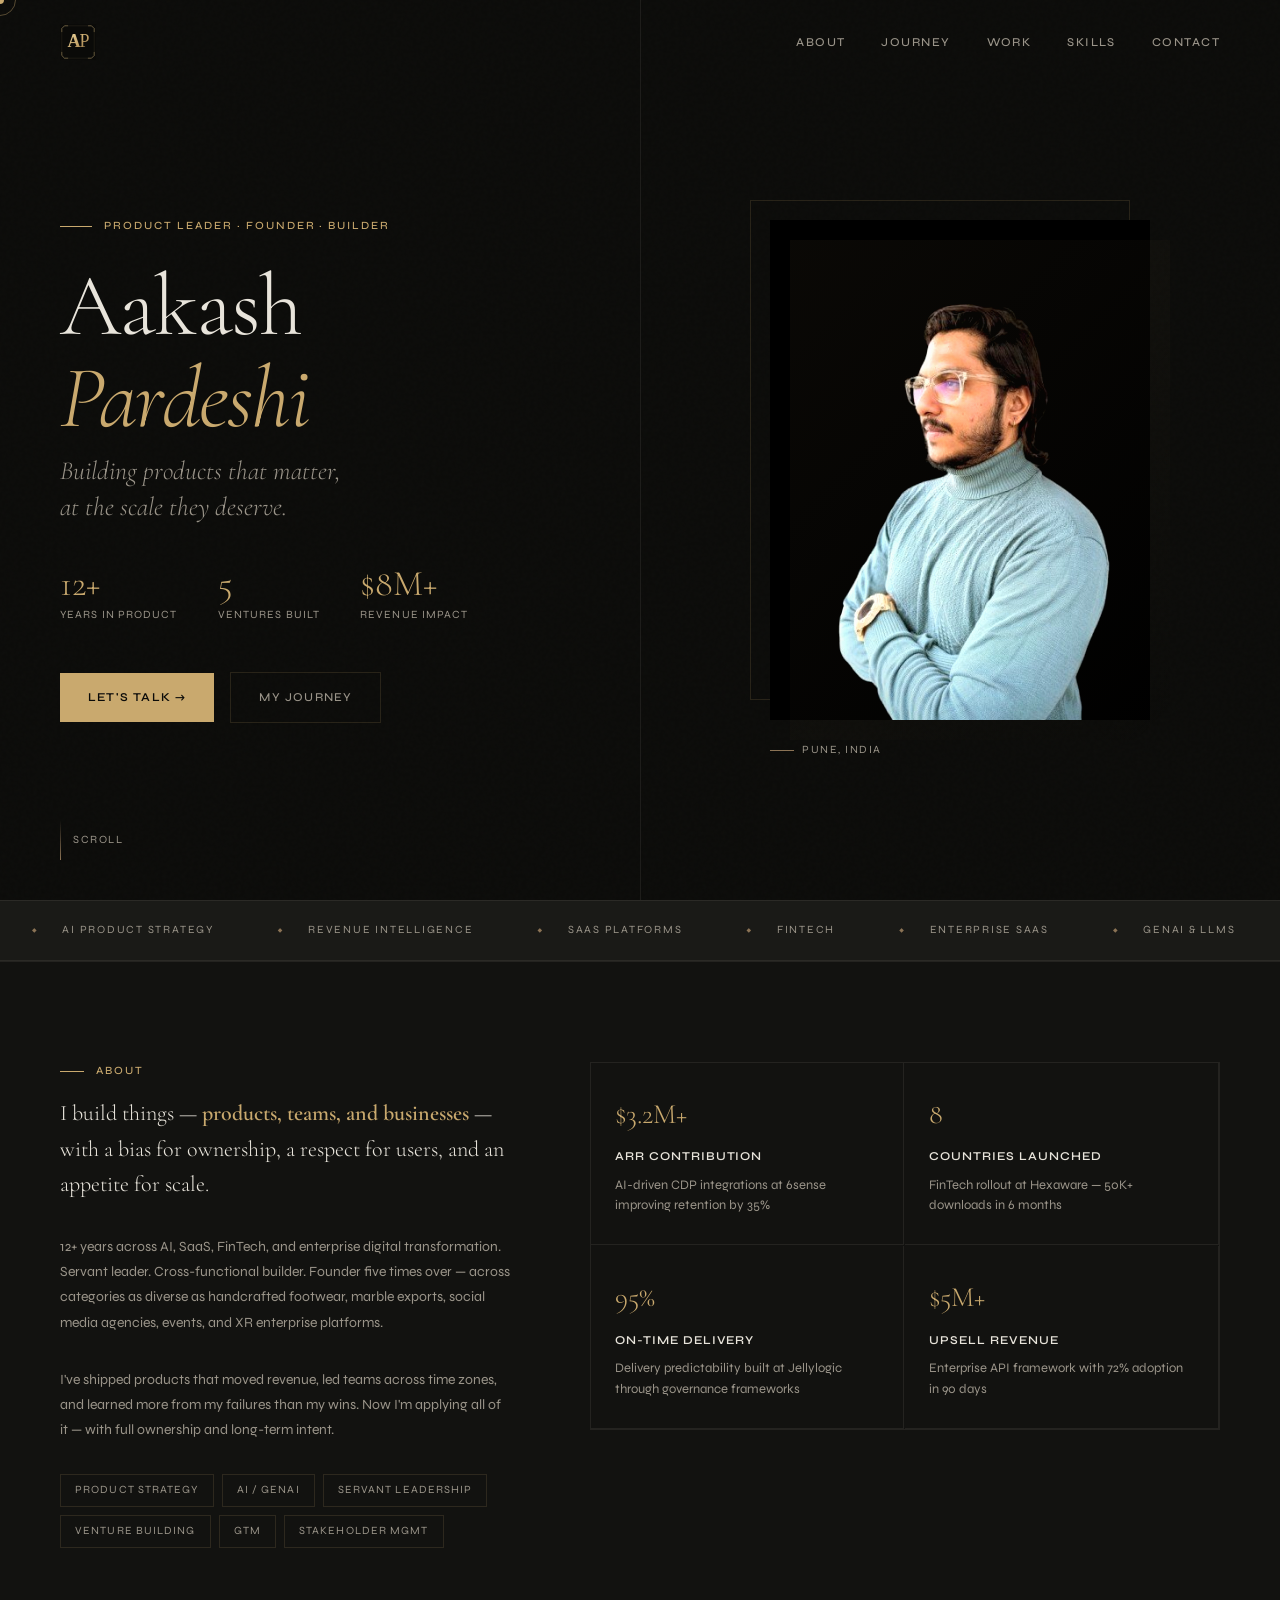
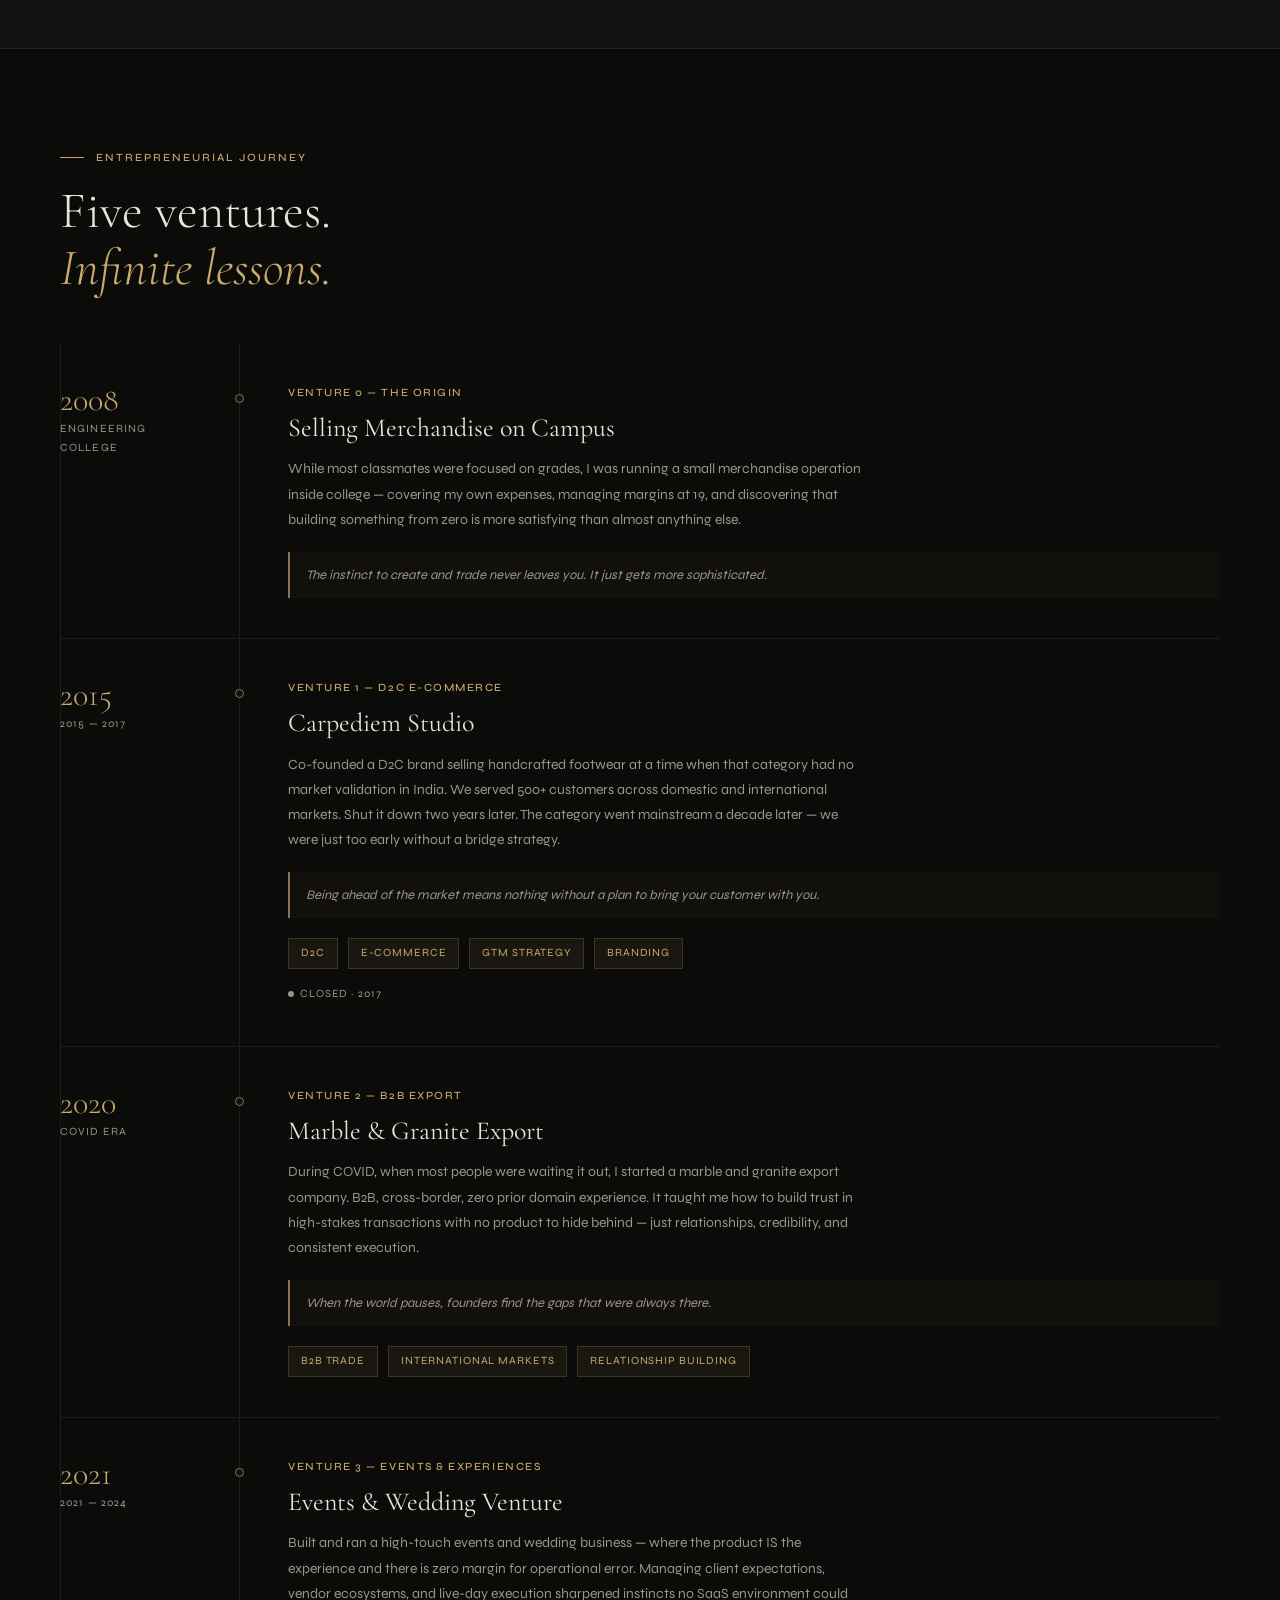
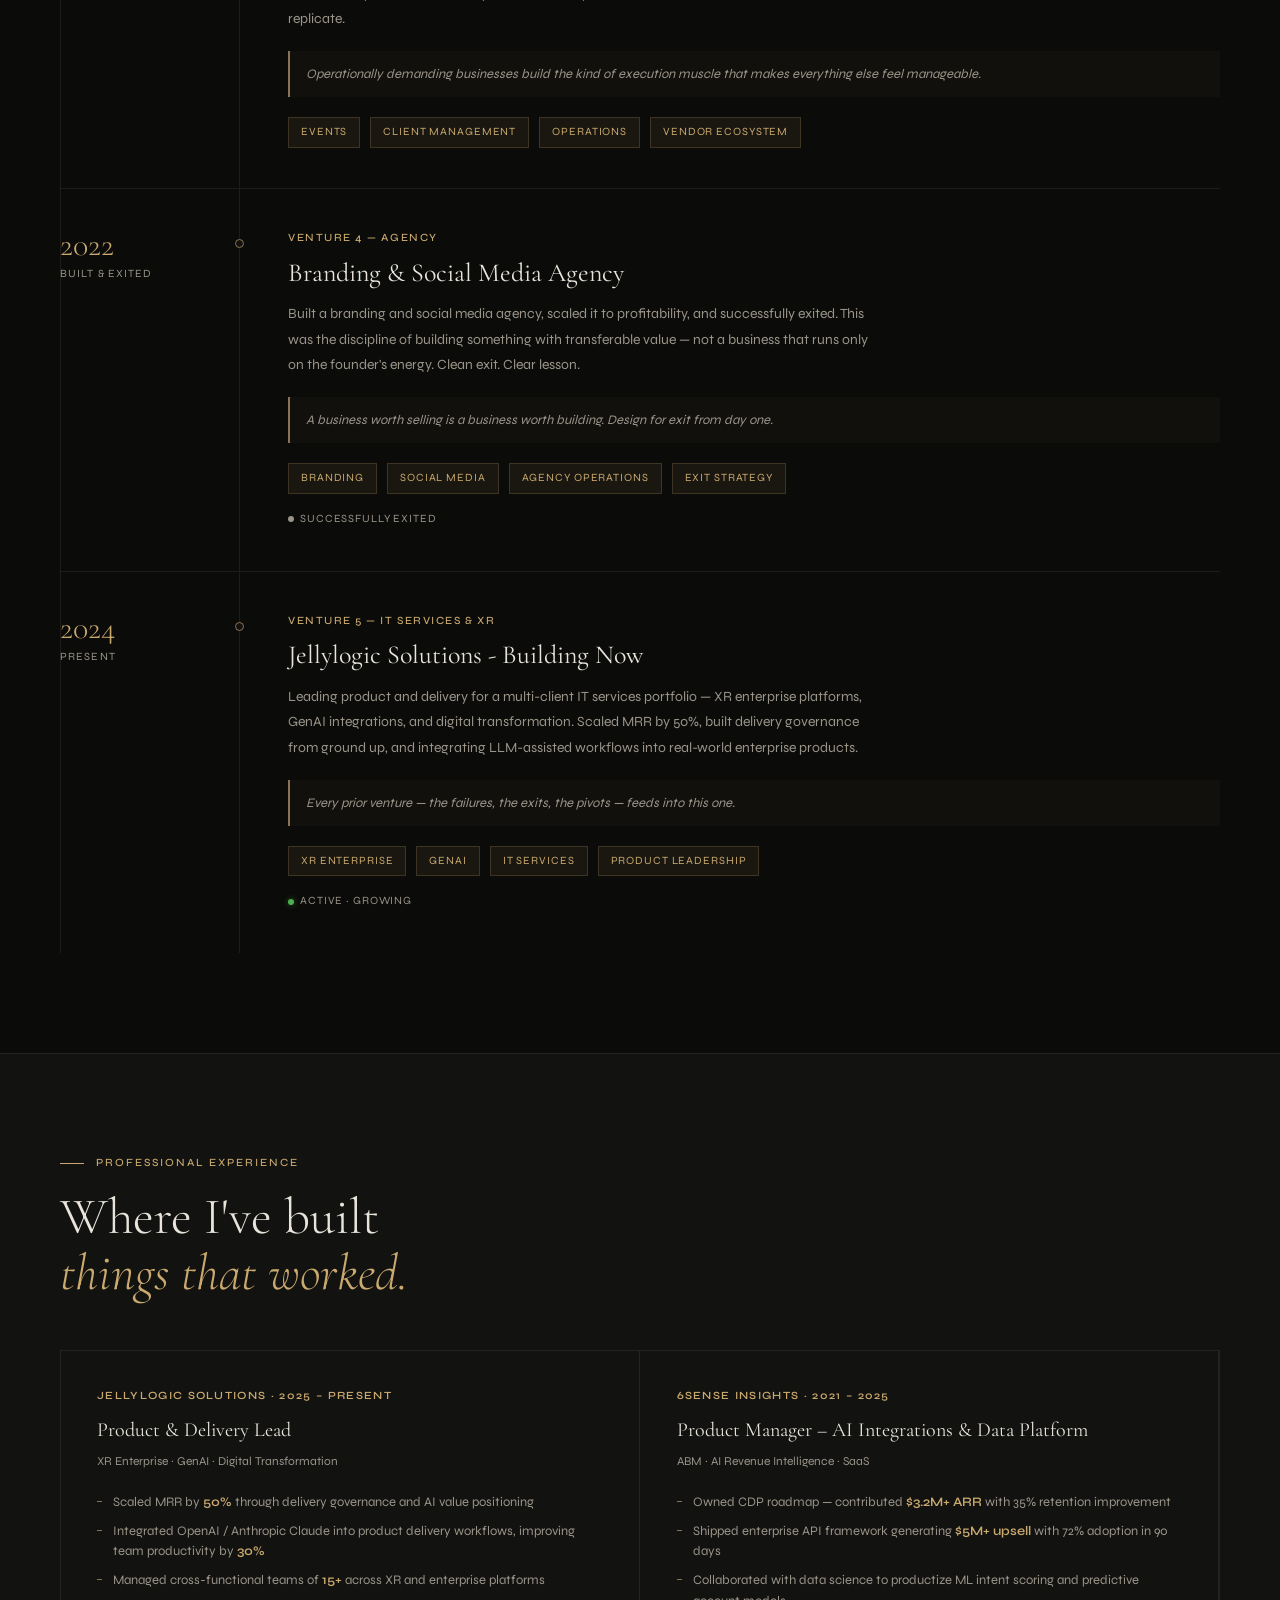
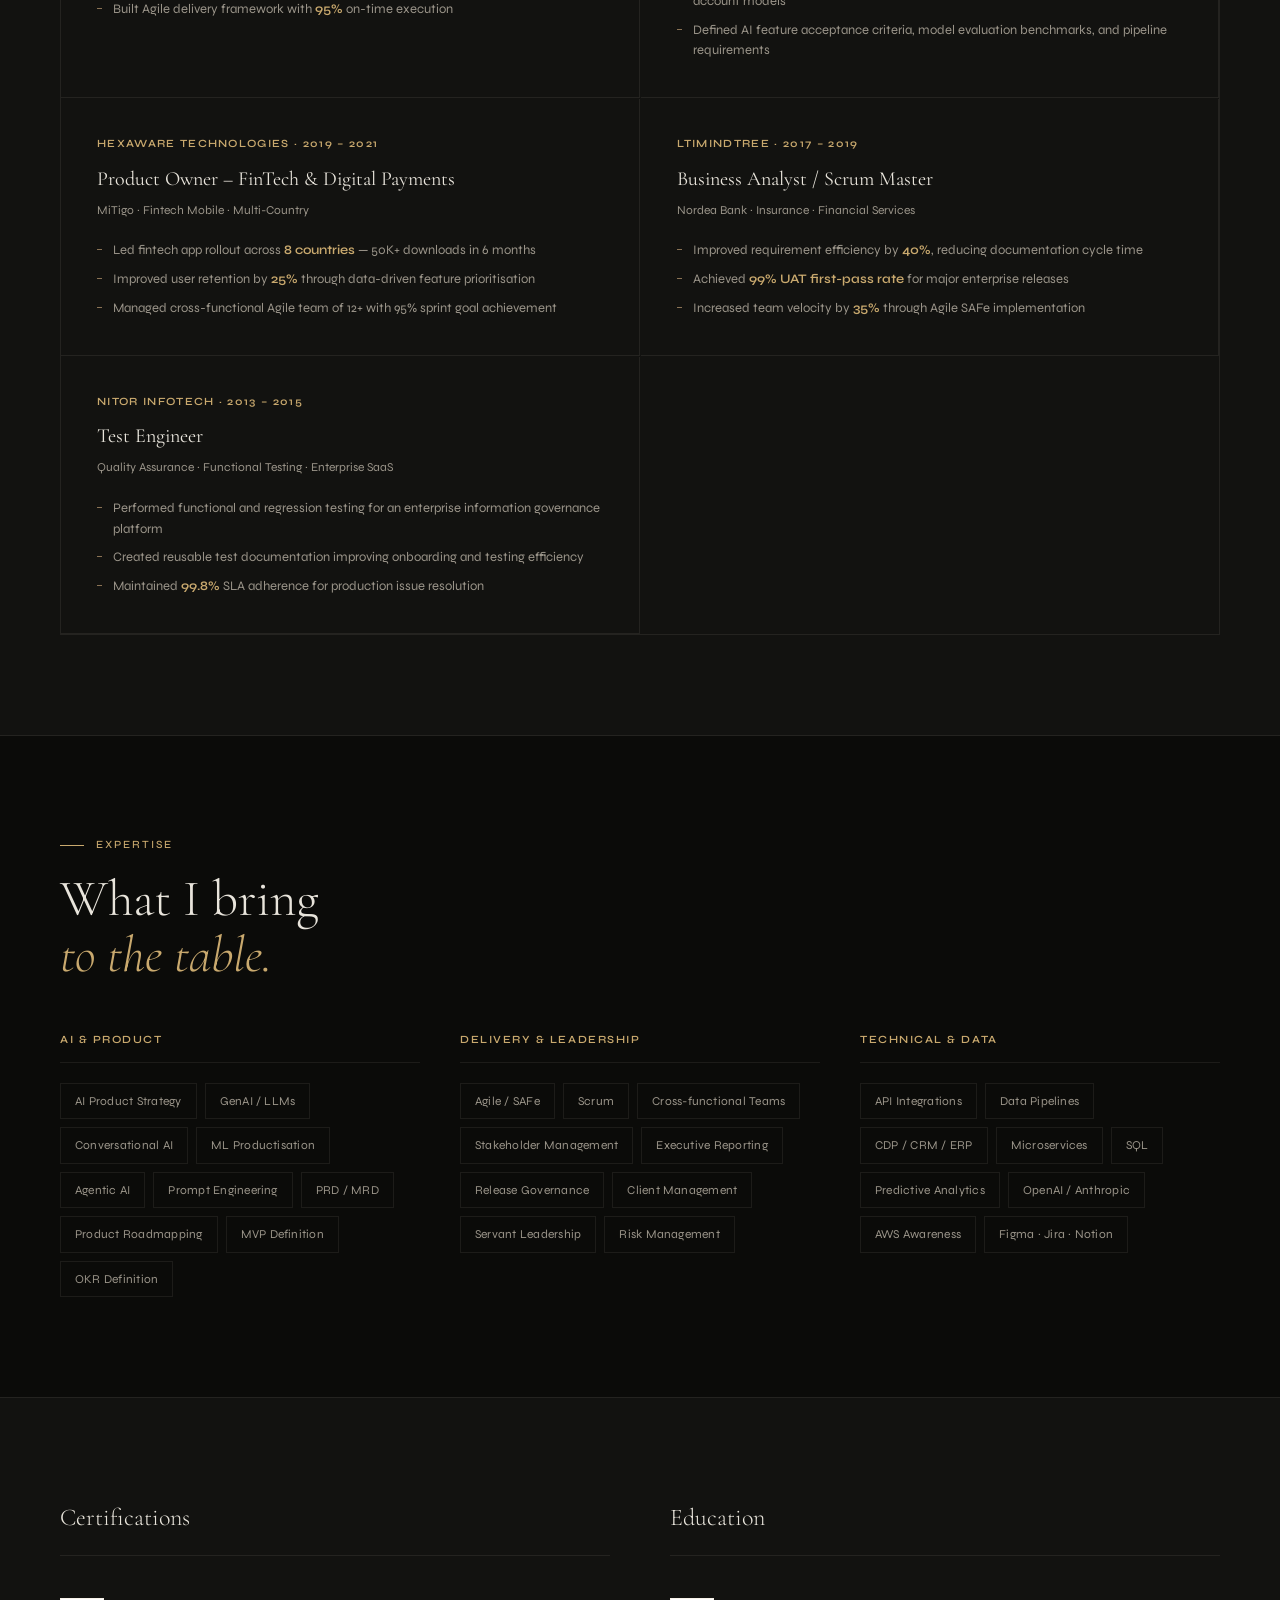
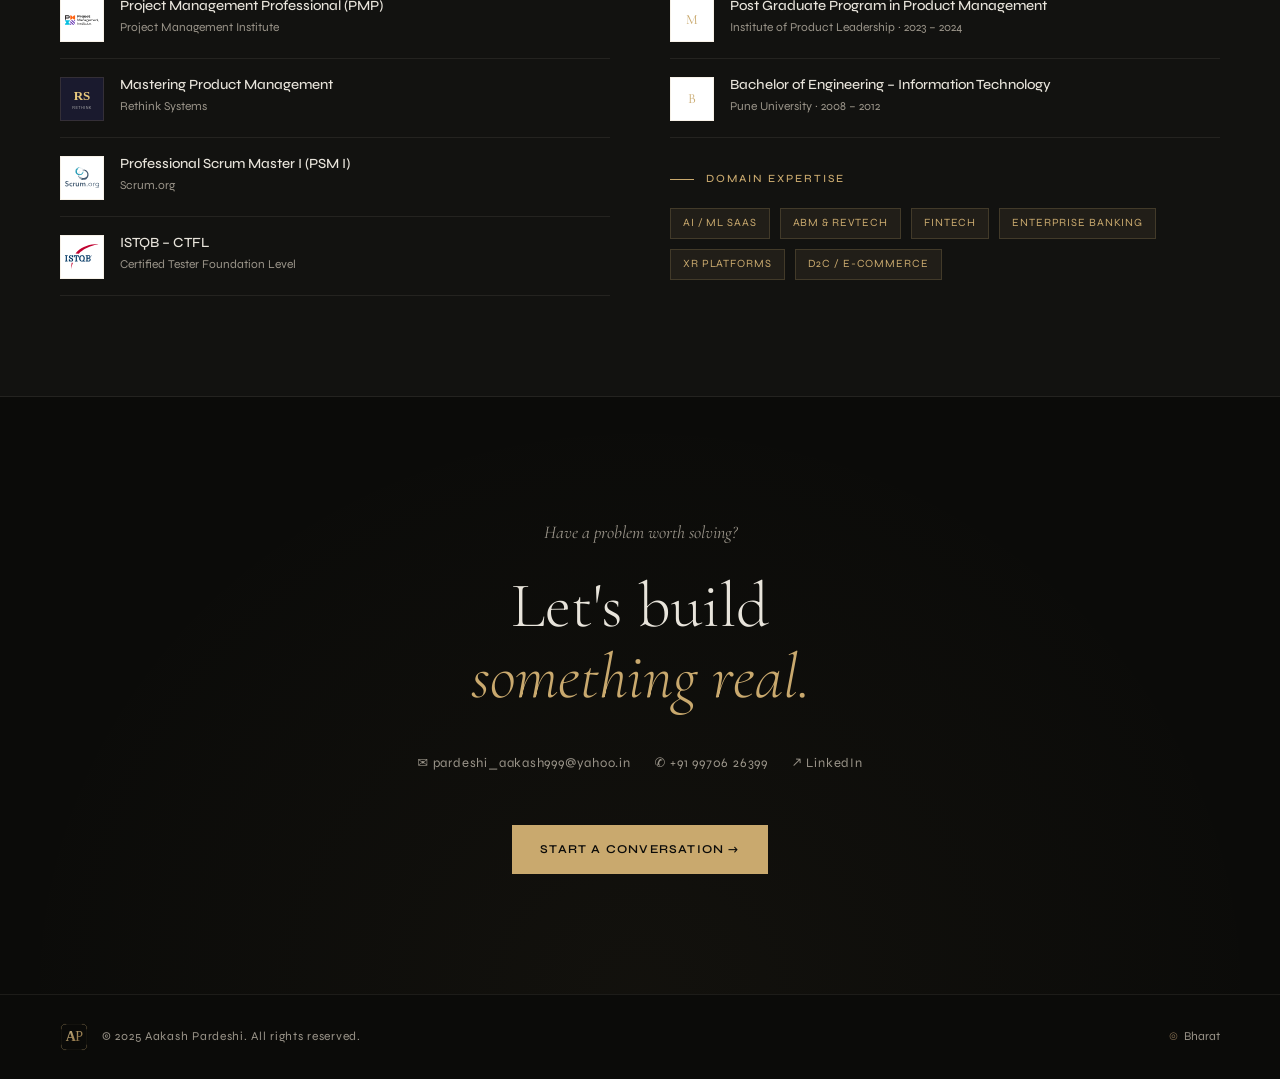
==== commit cfcc047f: "updated certification status" ====
--- a/index.html
+++ b/index.html
@@ -274,7 +274,7 @@
       </div>
       <div class="timeline-right">
         <div class="timeline-venture">Venture 5 — IT Services & XR</div>
-        <div class="timeline-title">Jellylogic Solutions — Building Now</div>
+        <div class="timeline-title">Jellylogic Solutions - Building Now</div>
         <p class="timeline-desc">
           Leading product and delivery for a multi-client IT services portfolio — XR enterprise platforms, GenAI integrations, and digital transformation. Scaled MRR by 50%, built delivery governance from ground up, and integrating LLM-assisted workflows into real-world enterprise products.
         </p>
@@ -422,7 +422,7 @@
         <div class="cred-icon"><img src="assets/logos/pmi.svg" alt="PMI logo"></div>
         <div>
           <div class="cred-name">Project Management Professional (PMP)</div>
-          <div class="cred-org">Project Management Institute · Exam May 2026</div>
+          <div class="cred-org">Project Management Institute </div>
         </div>
       </div>
       <div class="cred-item">
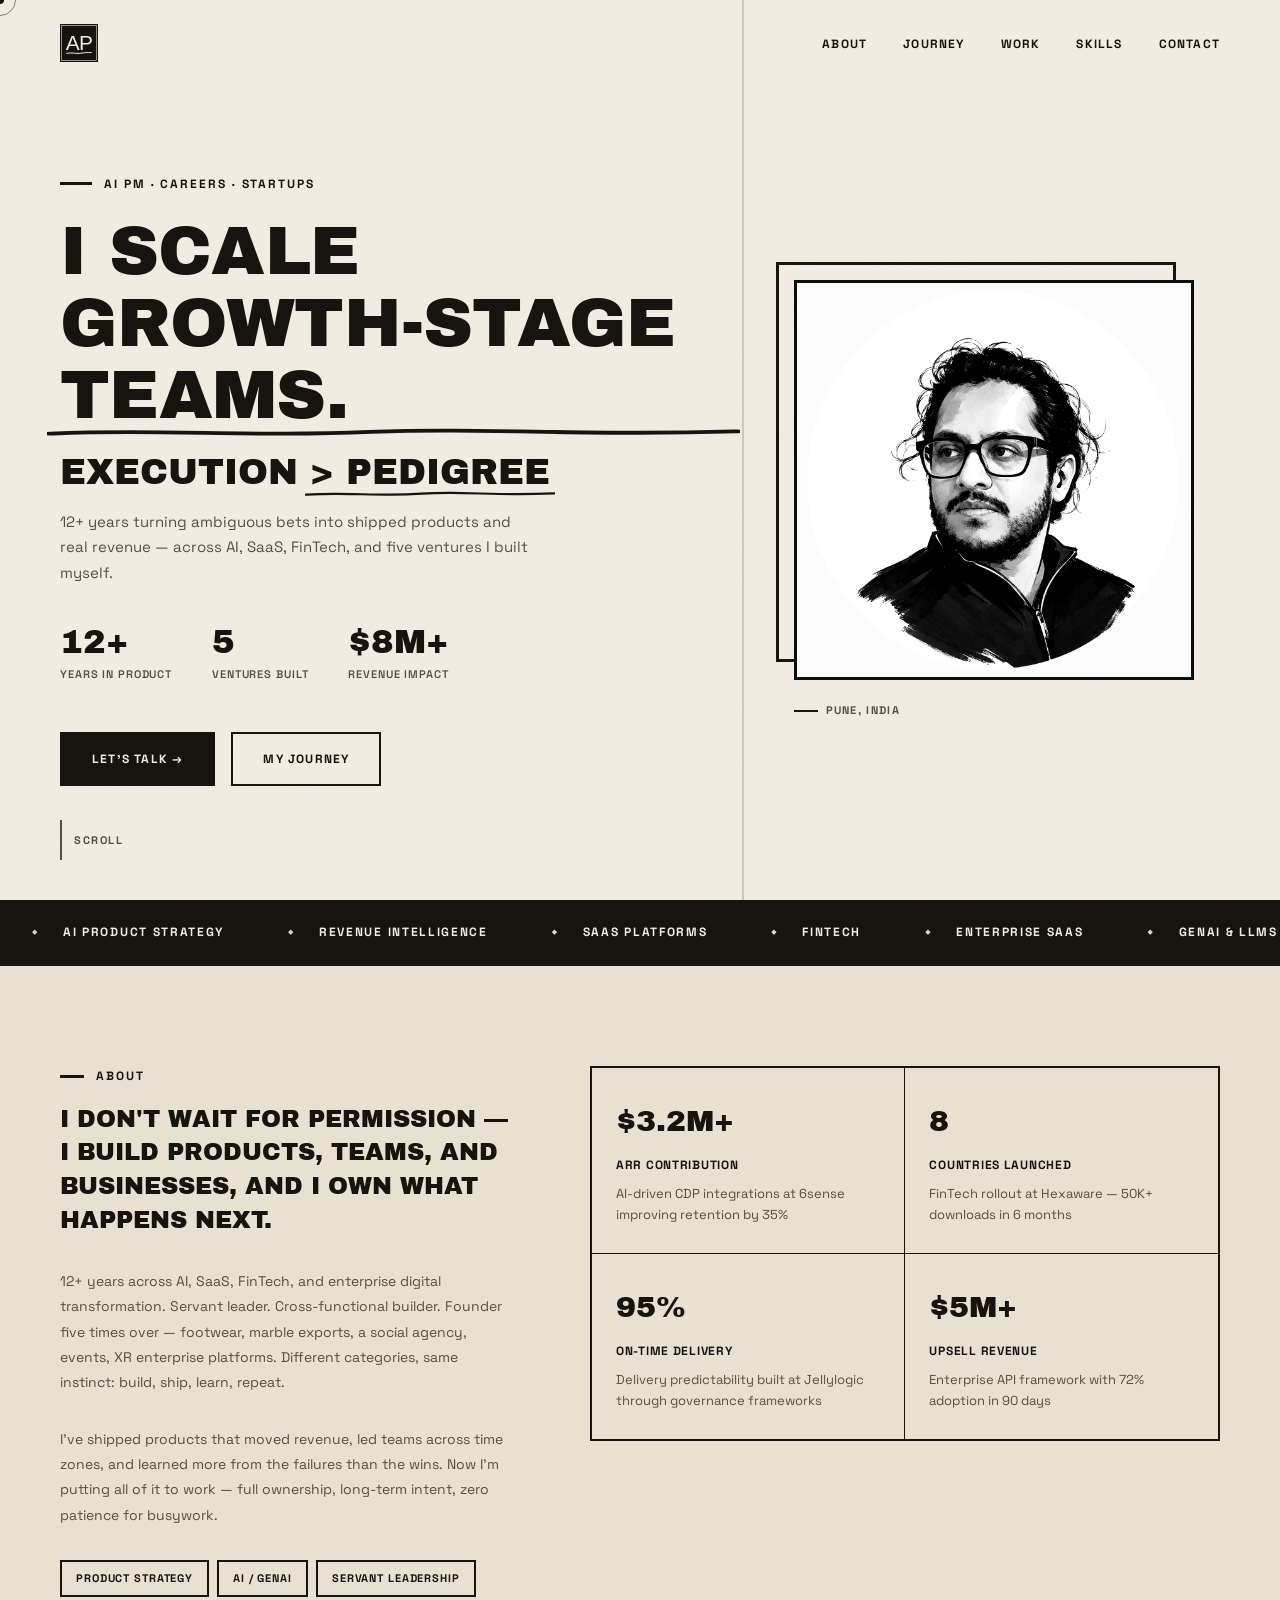
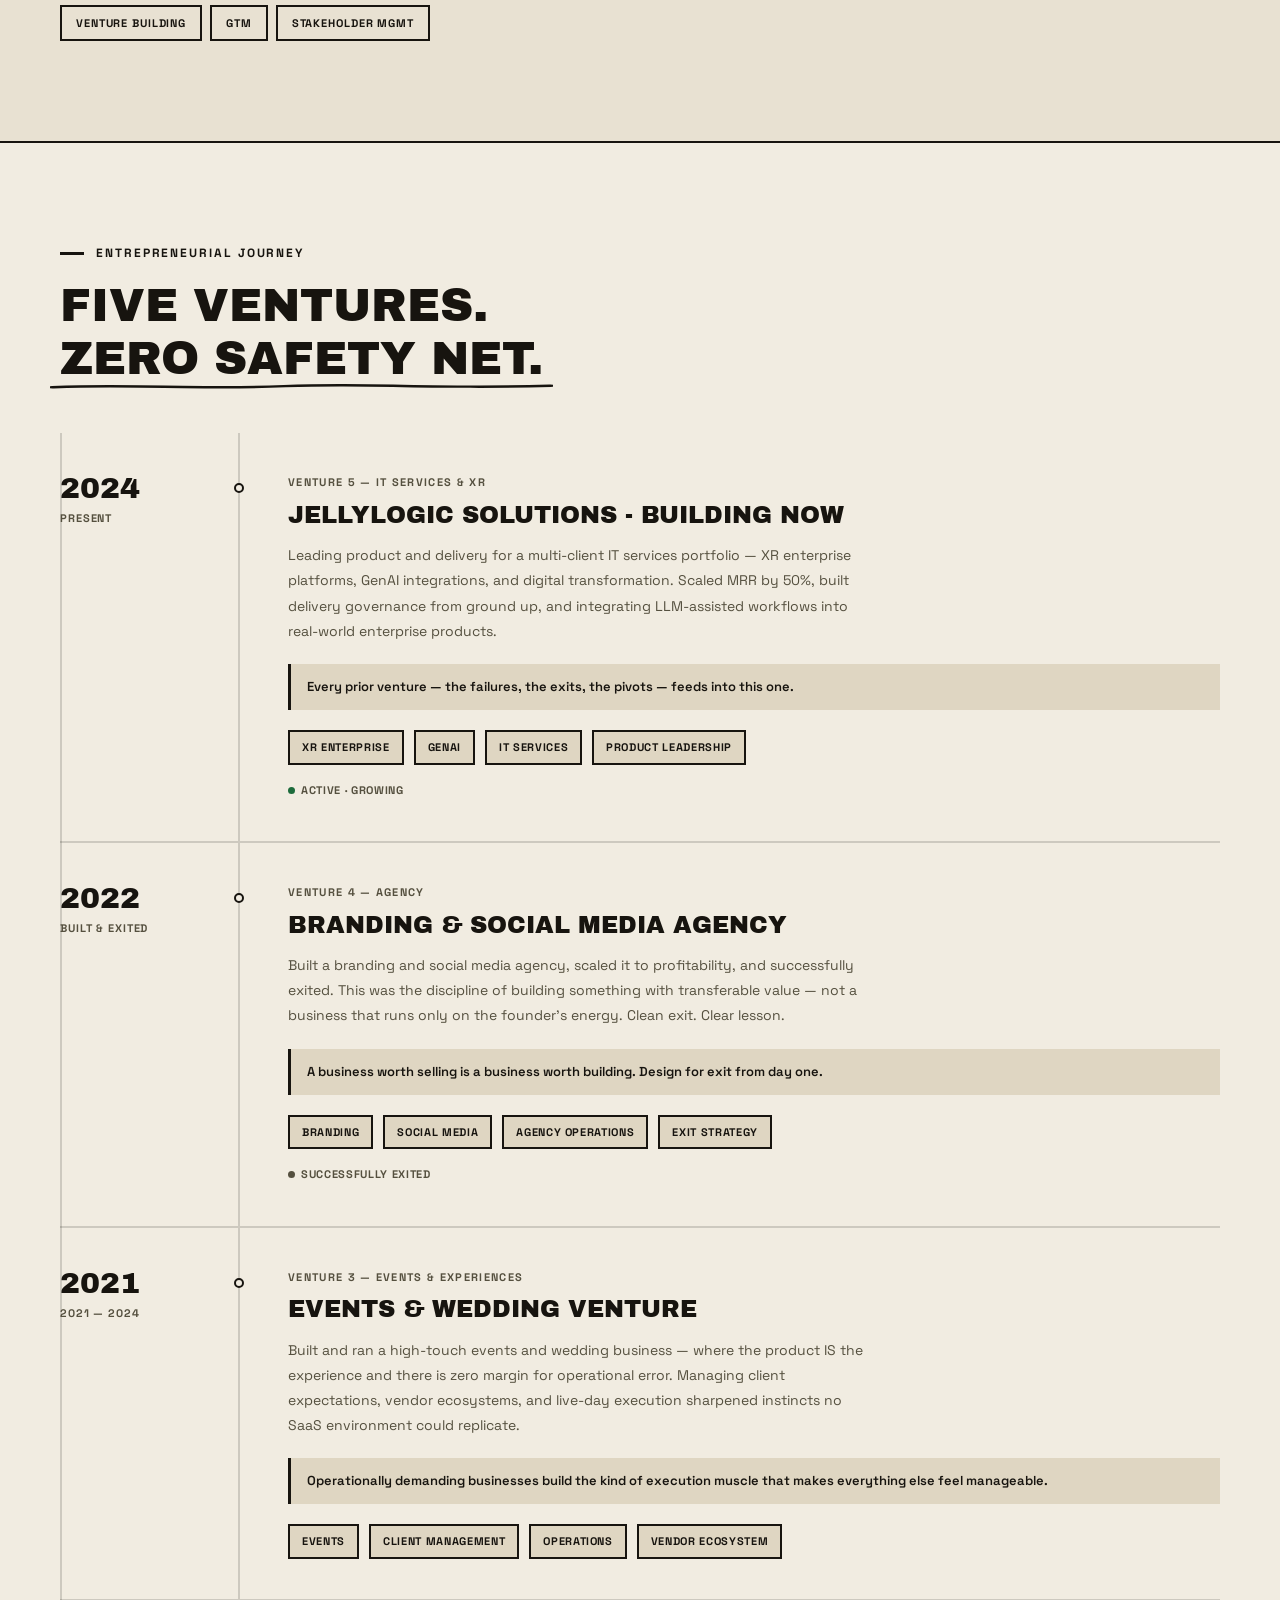
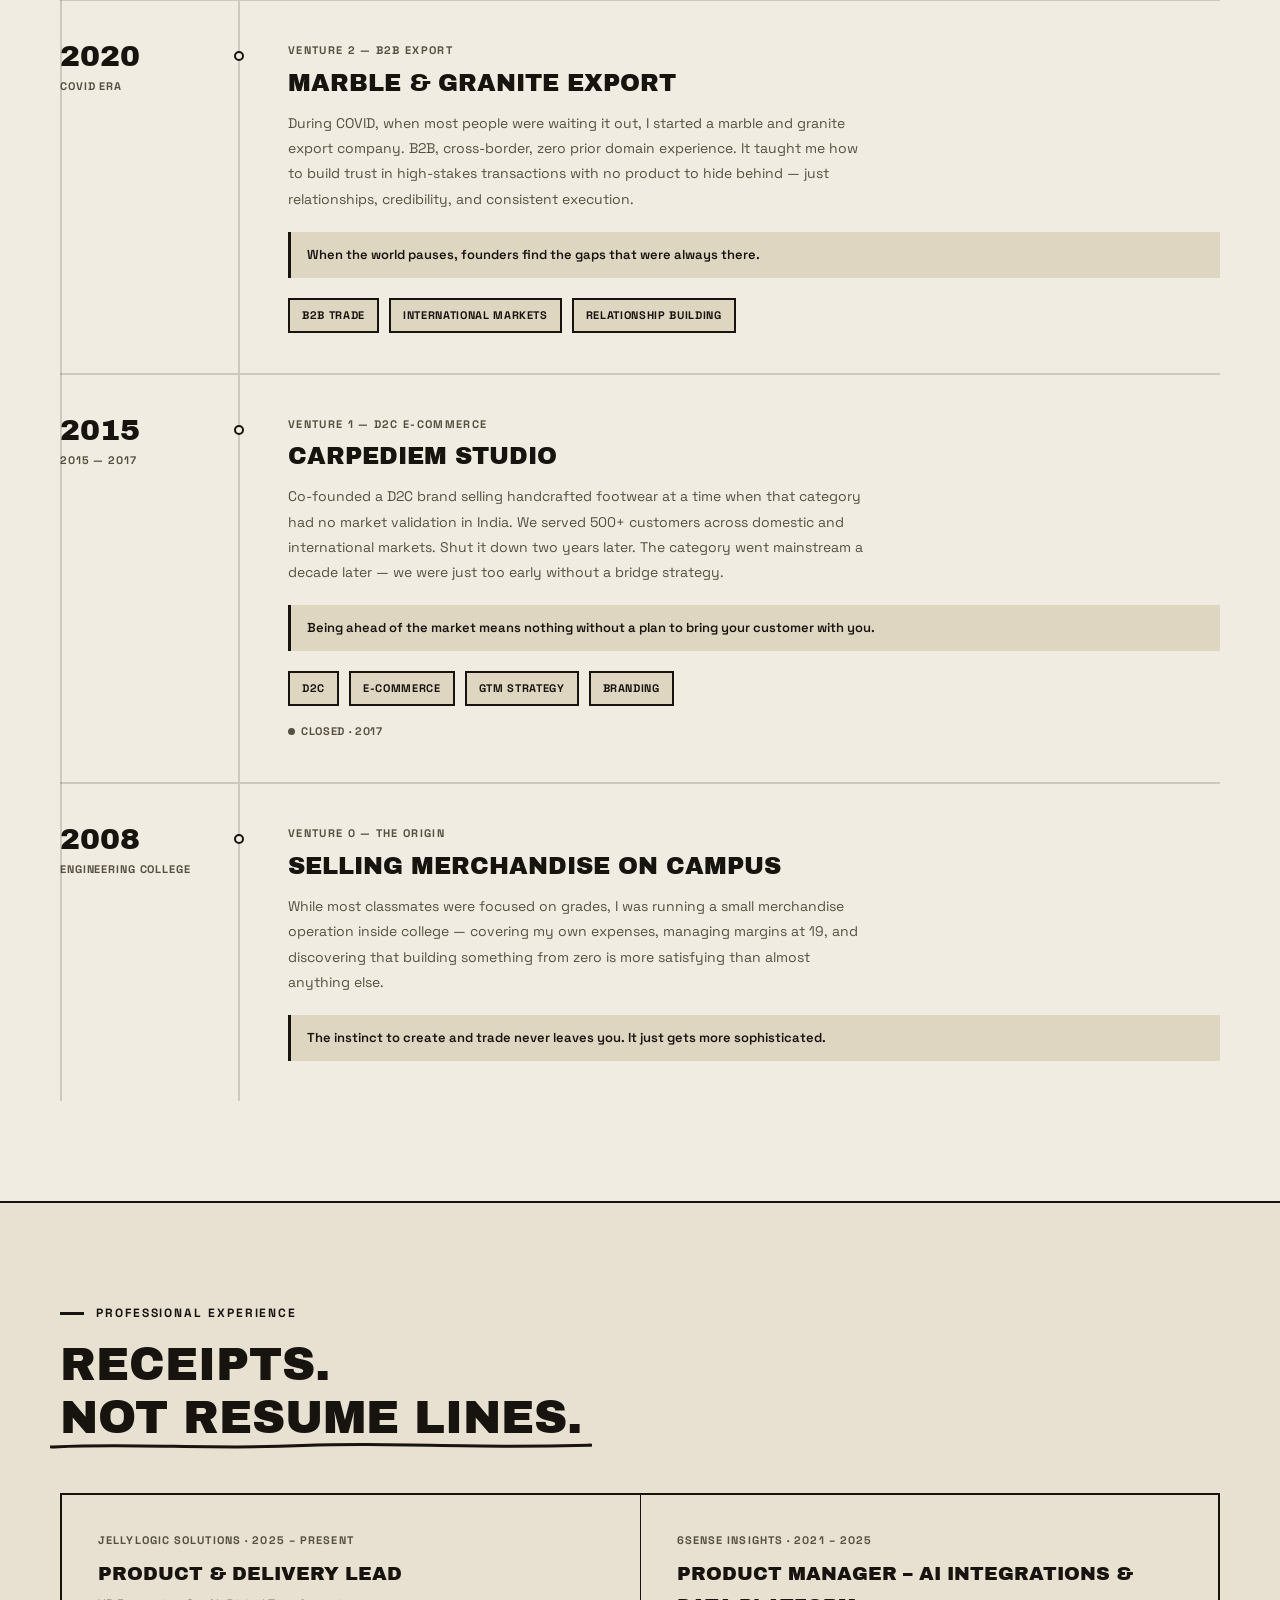
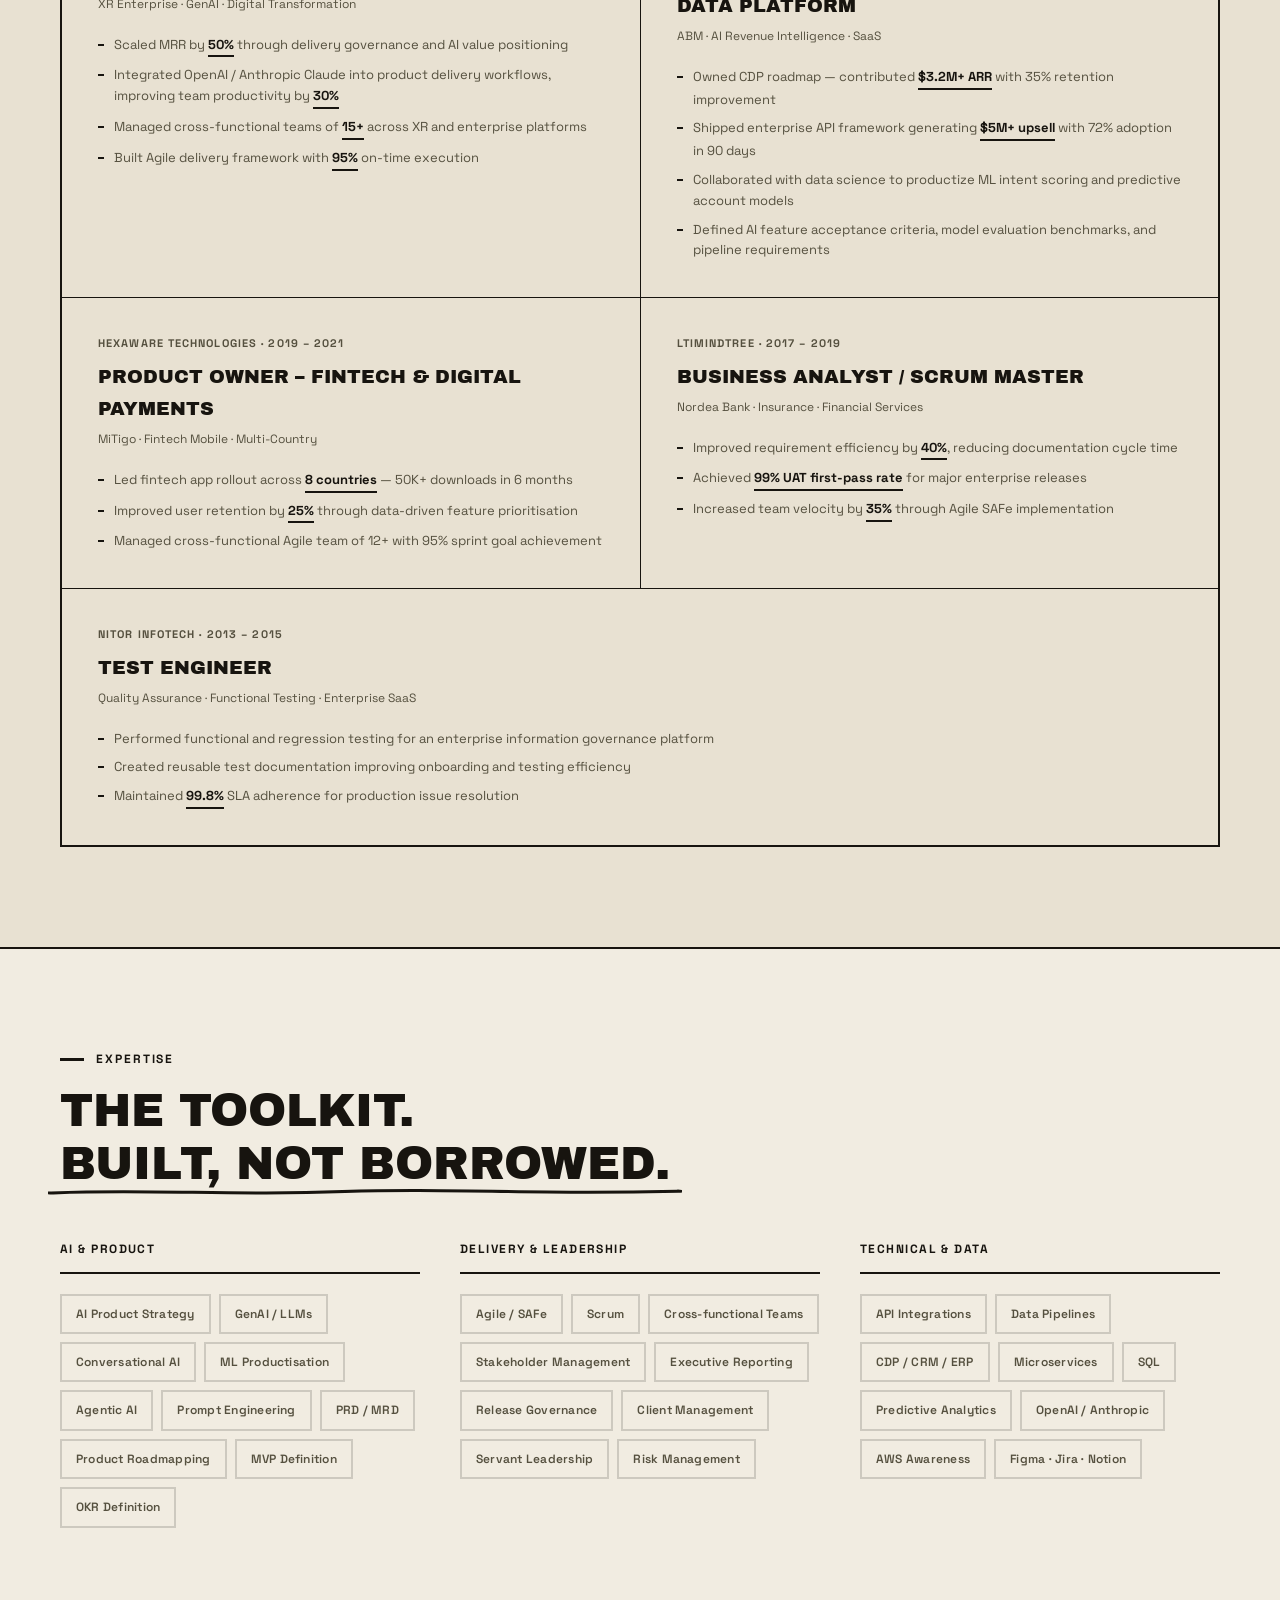
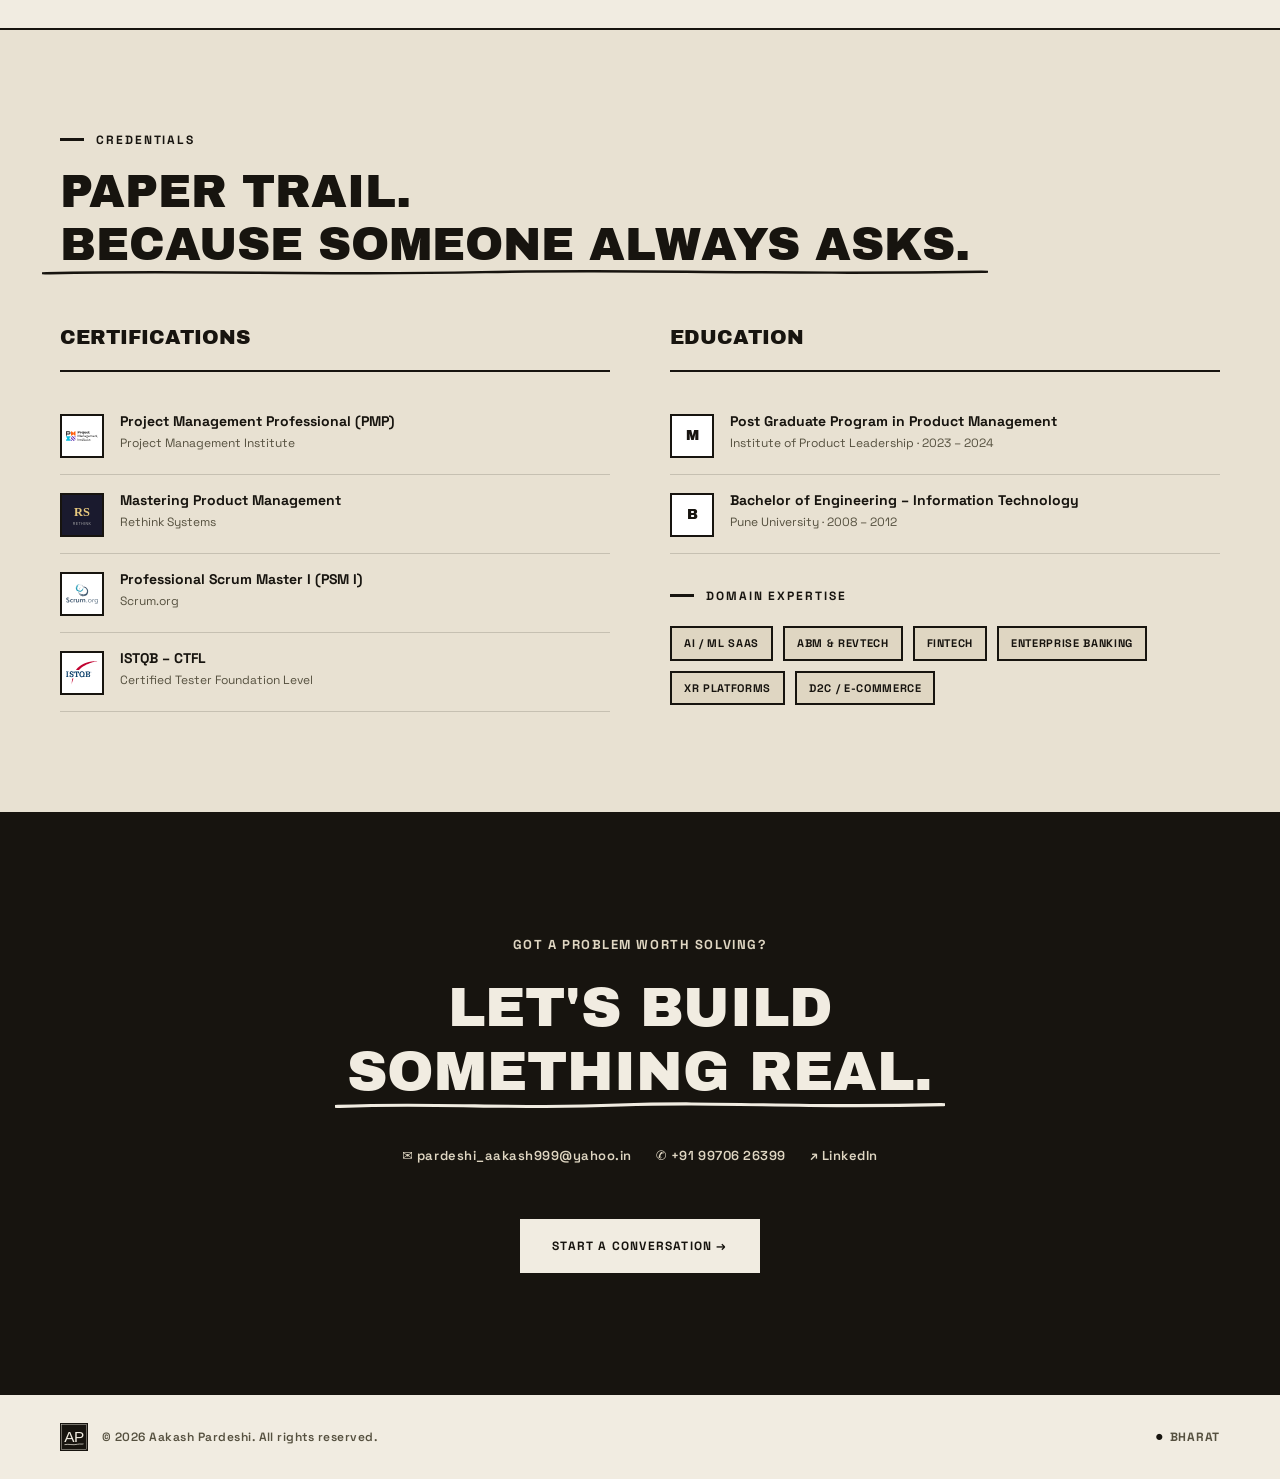
==== commit 876b6669: "Rebrand site with bold cream/black identity Replace the dark gold-serif "luxury" look with a cream a" ====
--- a/index.html
+++ b/index.html
@@ -3,10 +3,11 @@
 <head>
 <meta charset="UTF-8">
 <meta name="viewport" content="width=device-width, initial-scale=1.0">
-<title>Aakash Pardeshi — Product Leader & Founder</title>
+<title>Aakash Pardeshi — I Scale Growth-Stage Teams</title>
+<meta name="description" content="Aakash Pardeshi — AI Product Manager. Execution over pedigree. 12+ years shipping products, leading teams, and building ventures across AI, SaaS, FinTech, and startups.">
 <link rel="icon" type="image/svg+xml" href="favicon.svg">
 <link rel="preconnect" href="https://fonts.googleapis.com">
-<link href="https://fonts.googleapis.com/css2?family=Cormorant+Garamond:ital,wght@0,300;0,400;0,600;1,300;1,400&family=Syne:wght@400;500;600;700&display=swap" rel="stylesheet">
+<link href="https://fonts.googleapis.com/css2?family=Archivo+Black&family=Space+Grotesk:wght@400;500;600;700&display=swap" rel="stylesheet">
   <link rel="stylesheet" href="css/styles.css">
 </head>
 <body>
@@ -34,9 +35,10 @@
   <div class="hero-noise"></div>
   <div class="hero-bg-line"></div>
   <div class="hero-left">
-    <div class="hero-eyebrow">Product Leader · Founder · Builder</div>
-    <h1 class="hero-name">Aakash<br><em>Pardeshi</em></h1>
-    <p class="hero-tagline">Building products that matter,<br>at the scale they deserve.</p>
+    <div class="hero-eyebrow">AI PM · Careers · Startups</div>
+    <h1 class="hero-name">I Scale<br><span class="mark">Growth-Stage Teams.</span></h1>
+    <p class="hero-tagline">Execution <span class="mark">&gt; Pedigree</span></p>
+    <p class="hero-subline">12+ years turning ambiguous bets into shipped products and real revenue — across AI, SaaS, FinTech, and five ventures I built myself.</p>
     <div class="hero-stats">
       <div class="stat-item">
         <div class="stat-num">12+</div>
@@ -58,7 +60,7 @@
   </div>
   <div class="hero-right">
     <div class="photo-frame">
-      <img src="[data-uri]" class="hero-photo" alt="Aakash Pardeshi">
+      <img src="assets/images/portrait.png" alt="Aakash Pardeshi" class="hero-photo">
       <div class="photo-label">Pune, India</div>
     </div>
   </div>
@@ -104,13 +106,13 @@
     <div class="about-left reveal">
       <div class="section-label">About</div>
       <p class="about-bio">
-        I build things — <strong>products, teams, and businesses</strong> — with a bias for ownership, a respect for users, and an appetite for scale.
+        I don't wait for permission — I <strong>build products, teams, and businesses</strong>, and I own what happens next.
       </p>
       <p class="about-detail">
-        12+ years across AI, SaaS, FinTech, and enterprise digital transformation. Servant leader. Cross-functional builder. Founder five times over — across categories as diverse as handcrafted footwear, marble exports, social media agencies, events, and XR enterprise platforms.
+        12+ years across AI, SaaS, FinTech, and enterprise digital transformation. Servant leader. Cross-functional builder. Founder five times over — footwear, marble exports, a social agency, events, XR enterprise platforms. Different categories, same instinct: build, ship, learn, repeat.
       </p>
       <p class="about-detail">
-        I've shipped products that moved revenue, led teams across time zones, and learned more from my failures than my wins. Now I'm applying all of it — with full ownership and long-term intent.
+        I've shipped products that moved revenue, led teams across time zones, and learned more from the failures than the wins. Now I'm putting all of it to work — full ownership, long-term intent, zero patience for busywork.
       </p>
       <div class="about-tags">
         <span class="tag">Product Strategy</span>
@@ -152,7 +154,7 @@
 <section id="journey">
   <div class="reveal">
     <div class="section-label">Entrepreneurial Journey</div>
-    <h2 class="section-title">Five ventures.<br><em>Infinite lessons.</em></h2>
+    <h2 class="section-title">Five ventures.<br><span class="mark">Zero safety net.</span></h2>
   </div>
   <div class="timeline">
     <div class="timeline-line"></div>
@@ -160,16 +162,93 @@
     <div class="timeline-entry reveal">
       <div class="timeline-left">
         <div class="timeline-dot"></div>
-        <div class="timeline-year">2008</div>
-        <div class="timeline-period">Engineering College</div>
+        <div class="timeline-year">2024</div>
+        <div class="timeline-period">Present</div>
       </div>
       <div class="timeline-right">
-        <div class="timeline-venture">Venture 0 — The Origin</div>
-        <div class="timeline-title">Selling Merchandise on Campus</div>
+        <div class="timeline-venture">Venture 5 — IT Services & XR</div>
+        <div class="timeline-title">Jellylogic Solutions - Building Now</div>
         <p class="timeline-desc">
-          While most classmates were focused on grades, I was running a small merchandise operation inside college — covering my own expenses, managing margins at 19, and discovering that building something from zero is more satisfying than almost anything else.
+          Leading product and delivery for a multi-client IT services portfolio — XR enterprise platforms, GenAI integrations, and digital transformation. Scaled MRR by 50%, built delivery governance from ground up, and integrating LLM-assisted workflows into real-world enterprise products.
         </p>
-        <div class="timeline-lesson">The instinct to create and trade never leaves you. It just gets more sophisticated.</div>
+        <div class="timeline-lesson">Every prior venture — the failures, the exits, the pivots — feeds into this one.</div>
+        <div class="domain-pills">
+          <span class="domain-pill">XR Enterprise</span>
+          <span class="domain-pill">GenAI</span>
+          <span class="domain-pill">IT Services</span>
+          <span class="domain-pill">Product Leadership</span>
+        </div>
+        <div class="timeline-status">
+          <span class="status-dot active"></span> Active · Growing
+        </div>
+      </div>
+    </div>
+
+    <div class="timeline-entry reveal">
+      <div class="timeline-left">
+        <div class="timeline-dot"></div>
+        <div class="timeline-year">2022</div>
+        <div class="timeline-period">Built & Exited</div>
+      </div>
+      <div class="timeline-right">
+        <div class="timeline-venture">Venture 4 — Agency</div>
+        <div class="timeline-title">Branding & Social Media Agency</div>
+        <p class="timeline-desc">
+          Built a branding and social media agency, scaled it to profitability, and successfully exited. This was the discipline of building something with transferable value — not a business that runs only on the founder's energy. Clean exit. Clear lesson.
+        </p>
+        <div class="timeline-lesson">A business worth selling is a business worth building. Design for exit from day one.</div>
+        <div class="domain-pills">
+          <span class="domain-pill">Branding</span>
+          <span class="domain-pill">Social Media</span>
+          <span class="domain-pill">Agency Operations</span>
+          <span class="domain-pill">Exit Strategy</span>
+        </div>
+        <div class="timeline-status">
+          <span class="status-dot"></span> Successfully Exited
+        </div>
+      </div>
+    </div>
+
+    <div class="timeline-entry reveal">
+      <div class="timeline-left">
+        <div class="timeline-dot"></div>
+        <div class="timeline-year">2021</div>
+        <div class="timeline-period">2021 — 2024</div>
+      </div>
+      <div class="timeline-right">
+        <div class="timeline-venture">Venture 3 — Events & Experiences</div>
+        <div class="timeline-title">Events & Wedding Venture</div>
+        <p class="timeline-desc">
+          Built and ran a high-touch events and wedding business — where the product IS the experience and there is zero margin for operational error. Managing client expectations, vendor ecosystems, and live-day execution sharpened instincts no SaaS environment could replicate.
+        </p>
+        <div class="timeline-lesson">Operationally demanding businesses build the kind of execution muscle that makes everything else feel manageable.</div>
+        <div class="domain-pills">
+          <span class="domain-pill">Events</span>
+          <span class="domain-pill">Client Management</span>
+          <span class="domain-pill">Operations</span>
+          <span class="domain-pill">Vendor Ecosystem</span>
+        </div>
+      </div>
+    </div>
+
+    <div class="timeline-entry reveal">
+      <div class="timeline-left">
+        <div class="timeline-dot"></div>
+        <div class="timeline-year">2020</div>
+        <div class="timeline-period">COVID Era</div>
+      </div>
+      <div class="timeline-right">
+        <div class="timeline-venture">Venture 2 — B2B Export</div>
+        <div class="timeline-title">Marble & Granite Export</div>
+        <p class="timeline-desc">
+          During COVID, when most people were waiting it out, I started a marble and granite export company. B2B, cross-border, zero prior domain experience. It taught me how to build trust in high-stakes transactions with no product to hide behind — just relationships, credibility, and consistent execution.
+        </p>
+        <div class="timeline-lesson">When the world pauses, founders find the gaps that were always there.</div>
+        <div class="domain-pills">
+          <span class="domain-pill">B2B Trade</span>
+          <span class="domain-pill">International Markets</span>
+          <span class="domain-pill">Relationship Building</span>
+        </div>
       </div>
     </div>
 
@@ -201,93 +280,16 @@
     <div class="timeline-entry reveal">
       <div class="timeline-left">
         <div class="timeline-dot"></div>
-        <div class="timeline-year">2020</div>
-        <div class="timeline-period">COVID Era</div>
+        <div class="timeline-year">2008</div>
+        <div class="timeline-period">Engineering College</div>
       </div>
       <div class="timeline-right">
-        <div class="timeline-venture">Venture 2 — B2B Export</div>
-        <div class="timeline-title">Marble & Granite Export</div>
+        <div class="timeline-venture">Venture 0 — The Origin</div>
+        <div class="timeline-title">Selling Merchandise on Campus</div>
         <p class="timeline-desc">
-          During COVID, when most people were waiting it out, I started a marble and granite export company. B2B, cross-border, zero prior domain experience. It taught me how to build trust in high-stakes transactions with no product to hide behind — just relationships, credibility, and consistent execution.
+          While most classmates were focused on grades, I was running a small merchandise operation inside college — covering my own expenses, managing margins at 19, and discovering that building something from zero is more satisfying than almost anything else.
         </p>
-        <div class="timeline-lesson">When the world pauses, founders find the gaps that were always there.</div>
-        <div class="domain-pills">
-          <span class="domain-pill">B2B Trade</span>
-          <span class="domain-pill">International Markets</span>
-          <span class="domain-pill">Relationship Building</span>
-        </div>
-      </div>
-    </div>
-
-    <div class="timeline-entry reveal">
-      <div class="timeline-left">
-        <div class="timeline-dot"></div>
-        <div class="timeline-year">2021</div>
-        <div class="timeline-period">2021 — 2024</div>
-      </div>
-      <div class="timeline-right">
-        <div class="timeline-venture">Venture 3 — Events & Experiences</div>
-        <div class="timeline-title">Events & Wedding Venture</div>
-        <p class="timeline-desc">
-          Built and ran a high-touch events and wedding business — where the product IS the experience and there is zero margin for operational error. Managing client expectations, vendor ecosystems, and live-day execution sharpened instincts no SaaS environment could replicate.
-        </p>
-        <div class="timeline-lesson">Operationally demanding businesses build the kind of execution muscle that makes everything else feel manageable.</div>
-        <div class="domain-pills">
-          <span class="domain-pill">Events</span>
-          <span class="domain-pill">Client Management</span>
-          <span class="domain-pill">Operations</span>
-          <span class="domain-pill">Vendor Ecosystem</span>
-        </div>
-      </div>
-    </div>
-
-    <div class="timeline-entry reveal">
-      <div class="timeline-left">
-        <div class="timeline-dot"></div>
-        <div class="timeline-year">2022</div>
-        <div class="timeline-period">Built & Exited</div>
-      </div>
-      <div class="timeline-right">
-        <div class="timeline-venture">Venture 4 — Agency</div>
-        <div class="timeline-title">Branding & Social Media Agency</div>
-        <p class="timeline-desc">
-          Built a branding and social media agency, scaled it to profitability, and successfully exited. This was the discipline of building something with transferable value — not a business that runs only on the founder's energy. Clean exit. Clear lesson.
-        </p>
-        <div class="timeline-lesson">A business worth selling is a business worth building. Design for exit from day one.</div>
-        <div class="domain-pills">
-          <span class="domain-pill">Branding</span>
-          <span class="domain-pill">Social Media</span>
-          <span class="domain-pill">Agency Operations</span>
-          <span class="domain-pill">Exit Strategy</span>
-        </div>
-        <div class="timeline-status">
-          <span class="status-dot"></span> Successfully Exited
-        </div>
-      </div>
-    </div>
-
-    <div class="timeline-entry reveal">
-      <div class="timeline-left">
-        <div class="timeline-dot"></div>
-        <div class="timeline-year">2024</div>
-        <div class="timeline-period">Present</div>
-      </div>
-      <div class="timeline-right">
-        <div class="timeline-venture">Venture 5 — IT Services & XR</div>
-        <div class="timeline-title">Jellylogic Solutions - Building Now</div>
-        <p class="timeline-desc">
-          Leading product and delivery for a multi-client IT services portfolio — XR enterprise platforms, GenAI integrations, and digital transformation. Scaled MRR by 50%, built delivery governance from ground up, and integrating LLM-assisted workflows into real-world enterprise products.
-        </p>
-        <div class="timeline-lesson">Every prior venture — the failures, the exits, the pivots — feeds into this one.</div>
-        <div class="domain-pills">
-          <span class="domain-pill">XR Enterprise</span>
-          <span class="domain-pill">GenAI</span>
-          <span class="domain-pill">IT Services</span>
-          <span class="domain-pill">Product Leadership</span>
-        </div>
-        <div class="timeline-status">
-          <span class="status-dot active"></span> Active · Growing
-        </div>
+        <div class="timeline-lesson">The instinct to create and trade never leaves you. It just gets more sophisticated.</div>
       </div>
     </div>
 
@@ -298,7 +300,7 @@
 <section id="experience">
   <div class="reveal">
     <div class="section-label">Professional Experience</div>
-    <h2 class="section-title">Where I've built<br><em>things that worked.</em></h2>
+    <h2 class="section-title">Receipts.<br><span class="mark">Not resume lines.</span></h2>
   </div>
   <div class="exp-grid">
     <div class="exp-card reveal">
@@ -364,7 +366,7 @@
 <section id="skills">
   <div class="reveal">
     <div class="section-label">Expertise</div>
-    <h2 class="section-title">What I bring<br><em>to the table.</em></h2>
+    <h2 class="section-title">The toolkit.<br><span class="mark">Built, not borrowed.</span></h2>
   </div>
   <div class="skills-container">
     <div class="skill-group reveal">
@@ -415,6 +417,10 @@
 
 <!-- Credentials -->
 <section id="credentials">
+  <div class="reveal">
+    <div class="section-label">Credentials</div>
+    <h2 class="section-title">Paper trail.<br><span class="mark">Because someone always asks.</span></h2>
+  </div>
   <div class="credentials-grid">
     <div class="reveal">
       <h3 class="cred-group-title">Certifications</h3>
@@ -482,8 +488,8 @@
 <section id="contact">
   <div class="contact-bg"></div>
   <div class="contact-inner reveal">
-    <p class="contact-pre">Have a problem worth solving?</p>
-    <h2 class="contact-title">Let's build<br><em>something real.</em></h2>
+    <p class="contact-pre">Got a problem worth solving?</p>
+    <h2 class="contact-title">Let's build<br><span class="mark">something real.</span></h2>
     <div class="contact-links">
       <a href="mailto:pardeshi_aakash999@yahoo.in" class="contact-link">
         ✉ pardeshi_aakash999@yahoo.in
@@ -502,7 +508,7 @@
 <footer>
   <div class="footer-left">
     <img src="assets/ap-logo.svg" alt="Aakash Pardeshi" class="footer-logo">
-    <div class="footer-copy">© 2025 Aakash Pardeshi. All rights reserved.</div>
+    <div class="footer-copy">© 2026 Aakash Pardeshi. All rights reserved.</div>
   </div>
   <div class="footer-loc">Bharat</div>
 </footer>
--- a/css/styles.css
+++ b/css/styles.css
@@ -1,15 +1,14 @@
   :root {
-    --bg: #0B0B09;
-    --bg2: #121210;
-    --bg3: #1A1A17;
-    --text: #E8E4DB;
-    --text-muted: #9A9489;
-    --gold: #C9A96E;
-    --gold-dim: #8B7355;
-    --border: rgba(201,169,110,0.15);
-    --border-dim: rgba(232,228,219,0.08);
-    --serif: 'Cormorant Garamond', Georgia, serif;
-    --sans: 'Syne', system-ui, sans-serif;
+    --bg: #F1ECE1;
+    --bg2: #E8E1D2;
+    --bg3: #DFD6C2;
+    --ink: #17140F;
+    --ink-soft: #55503F;
+    --cream: #F1ECE1;
+    --border: rgba(23,20,15,0.16);
+    --border-strong: #17140F;
+    --display: 'Archivo Black', 'Arial Black', sans-serif;
+    --sans: 'Space Grotesk', system-ui, sans-serif;
   }
 
   *, *::before, *::after { box-sizing: border-box; margin: 0; padding: 0; }
@@ -18,7 +17,7 @@
 
   body {
     background: var(--bg);
-    color: var(--text);
+    color: var(--ink);
     font-family: var(--sans);
     font-size: 15px;
     line-height: 1.7;
@@ -26,10 +25,12 @@
     cursor: none;
   }
 
+  ::selection { background: var(--ink); color: var(--bg); }
+
   /* Custom cursor */
   .cursor {
     width: 8px; height: 8px;
-    background: var(--gold);
+    background: var(--ink);
     border-radius: 50%;
     position: fixed;
     pointer-events: none;
@@ -39,7 +40,7 @@
   }
   .cursor-ring {
     width: 32px; height: 32px;
-    border: 1px solid rgba(201,169,110,0.4);
+    border: 1.5px solid rgba(23,20,15,0.5);
     border-radius: 50%;
     position: fixed;
     pointer-events: none;
@@ -52,12 +53,25 @@
   /* Scroll progress */
   .progress-bar {
     position: fixed; top: 0; left: 0;
-    height: 2px;
-    background: linear-gradient(90deg, var(--gold-dim), var(--gold));
+    height: 3px;
+    background: var(--ink);
     z-index: 1000;
     transform-origin: left;
     transform: scaleX(0);
     transition: transform 0.1s linear;
+  }
+
+  /* Underline mark — hand-drawn accent used under key words */
+  .mark {
+    position: relative;
+    display: inline-block;
+  }
+  .mark::after {
+    content: '';
+    position: absolute;
+    left: -2%; right: -2%; bottom: -0.1em;
+    height: 0.16em;
+    background: url("data:image/svg+xml,%3Csvg xmlns='http://www.w3.org/2000/svg' viewBox='0 0 300 20' preserveAspectRatio='none'%3E%3Cpath d='M2,12 C50,4 90,18 140,9 C190,1 230,16 298,8' fill='none' stroke='%2317140F' stroke-width='7' stroke-linecap='round'/%3E%3C/svg%3E") no-repeat center / 100% 100%;
   }
 
   /* Nav */
@@ -69,10 +83,10 @@
     transition: all 0.4s ease;
   }
   nav.scrolled {
-    background: rgba(11,11,9,0.92);
+    background: rgba(241,236,225,0.92);
     backdrop-filter: blur(20px);
     padding: 16px 60px;
-    border-bottom: 1px solid var(--border-dim);
+    border-bottom: 2px solid var(--border-strong);
   }
   .nav-logo {
     text-decoration: none;
@@ -80,8 +94,8 @@
     align-items: center;
   }
   .nav-logo-img {
-    height: 36px;
-    width: 36px;
+    height: 38px;
+    width: 38px;
     display: block;
   }
   .nav-links {
@@ -89,45 +103,48 @@
   }
   .nav-links a {
     font-size: 12px;
-    font-weight: 500;
-    letter-spacing: 0.12em;
-    text-transform: uppercase;
-    color: var(--text-muted);
+    font-weight: 700;
+    letter-spacing: 0.1em;
+    text-transform: uppercase;
+    color: var(--ink);
     text-decoration: none;
-    transition: color 0.2s;
-  }
-  .nav-links a:hover { color: var(--gold); }
+    transition: opacity 0.2s;
+    position: relative;
+    padding-bottom: 3px;
+    border-bottom: 2px solid transparent;
+  }
+  .nav-links a:hover { border-bottom-color: var(--ink); }
 
   /* Hero */
   #hero {
     min-height: 100vh;
     display: grid;
-    grid-template-columns: 1fr 1fr;
+    grid-template-columns: 1.15fr 0.85fr;
     align-items: center;
-    padding: 120px 60px 80px;
+    padding: 140px 60px 80px;
     position: relative;
     overflow: hidden;
   }
   .hero-bg-line {
     position: absolute;
     top: 0; bottom: 0;
-    left: 50%;
-    width: 1px;
-    background: var(--border-dim);
+    left: 58%;
+    width: 2px;
+    background: var(--border);
   }
   .hero-noise {
     position: absolute; inset: 0;
     background-image: url("data:image/svg+xml,%3Csvg viewBox='0 0 256 256' xmlns='http://www.w3.org/2000/svg'%3E%3Cfilter id='n'%3E%3CfeTurbulence type='fractalNoise' baseFrequency='0.9' numOctaves='4' stitchTiles='stitch'/%3E%3C/filter%3E%3Crect width='100%25' height='100%25' filter='url(%23n)' opacity='0.035'/%3E%3C/svg%3E");
-    pointer-events: none; opacity: 0.5;
+    pointer-events: none; opacity: 0.6;
   }
   .hero-left { position: relative; z-index: 1; }
   .hero-eyebrow {
-    font-size: 11px;
-    font-weight: 500;
-    letter-spacing: 0.18em;
-    text-transform: uppercase;
-    color: var(--gold);
-    margin-bottom: 24px;
+    font-size: 12px;
+    font-weight: 700;
+    letter-spacing: 0.16em;
+    text-transform: uppercase;
+    color: var(--ink);
+    margin-bottom: 22px;
     display: flex; align-items: center; gap: 12px;
     opacity: 0; transform: translateY(20px);
     animation: fadeUp 0.8s ease forwards 0.2s;
@@ -135,34 +152,43 @@
   .hero-eyebrow::before {
     content: '';
     display: block;
-    width: 32px; height: 1px;
-    background: var(--gold);
+    width: 32px; height: 3px;
+    background: var(--ink);
   }
   .hero-name {
-    font-family: var(--serif);
-    font-size: clamp(56px, 7vw, 88px);
-    font-weight: 300;
-    line-height: 1.05;
-    letter-spacing: -0.02em;
-    color: var(--text);
-    margin-bottom: 8px;
+    font-family: var(--display);
+    font-size: clamp(42px, 5.4vw, 74px);
+    font-weight: 400;
+    line-height: 1.04;
+    letter-spacing: -0.01em;
+    text-transform: uppercase;
+    color: var(--ink);
+    margin-bottom: 20px;
     opacity: 0; transform: translateY(30px);
     animation: fadeUp 0.9s ease forwards 0.4s;
   }
   .hero-name em {
-    font-style: italic;
-    color: var(--gold);
+    font-style: normal;
   }
   .hero-tagline {
-    font-family: var(--serif);
-    font-size: clamp(18px, 2.5vw, 26px);
-    font-weight: 300;
-    font-style: italic;
-    color: var(--text-muted);
-    margin-bottom: 40px;
-    line-height: 1.4;
+    font-family: var(--display);
+    font-size: clamp(24px, 3vw, 36px);
+    font-weight: 400;
+    text-transform: uppercase;
+    color: var(--ink);
+    margin-bottom: 16px;
+    line-height: 1.15;
     opacity: 0; transform: translateY(20px);
     animation: fadeUp 0.8s ease forwards 0.6s;
+  }
+  .hero-subline {
+    font-size: 15px;
+    color: var(--ink-soft);
+    max-width: 480px;
+    margin-bottom: 40px;
+    line-height: 1.7;
+    opacity: 0; transform: translateY(20px);
+    animation: fadeUp 0.8s ease forwards 0.7s;
   }
   .hero-stats {
     display: flex; gap: 40px;
@@ -172,18 +198,19 @@
   }
   .stat-item {}
   .stat-num {
-    font-family: var(--serif);
-    font-size: 36px;
-    font-weight: 300;
-    color: var(--gold);
+    font-family: var(--display);
+    font-size: 34px;
+    font-weight: 400;
+    color: var(--ink);
     line-height: 1;
   }
   .stat-label {
     font-size: 11px;
-    letter-spacing: 0.1em;
-    text-transform: uppercase;
-    color: var(--text-muted);
-    margin-top: 4px;
+    font-weight: 600;
+    letter-spacing: 0.08em;
+    text-transform: uppercase;
+    color: var(--ink-soft);
+    margin-top: 6px;
   }
   .hero-cta {
     display: flex; gap: 16px; align-items: center;
@@ -192,56 +219,51 @@
   }
   .btn-primary {
     display: inline-flex; align-items: center; gap: 8px;
-    padding: 14px 28px;
-    background: var(--gold);
-    color: var(--bg);
-    font-size: 12px;
-    font-weight: 600;
+    padding: 15px 30px;
+    background: var(--ink);
+    color: var(--cream);
+    border: 2px solid var(--ink);
+    font-size: 12px;
+    font-weight: 700;
     letter-spacing: 0.1em;
     text-transform: uppercase;
     text-decoration: none;
-    transition: all 0.3s ease;
-  }
-  .btn-primary:hover { background: #d4b07a; transform: translateY(-2px); }
+    transition: all 0.2s ease;
+  }
+  .btn-primary:hover { background: transparent; color: var(--ink); transform: translateY(-2px); }
   .btn-ghost {
     display: inline-flex; align-items: center; gap: 8px;
-    padding: 14px 28px;
-    border: 1px solid var(--border);
-    color: var(--text-muted);
-    font-size: 12px;
-    font-weight: 500;
+    padding: 15px 30px;
+    border: 2px solid var(--ink);
+    background: transparent;
+    color: var(--ink);
+    font-size: 12px;
+    font-weight: 700;
     letter-spacing: 0.1em;
     text-transform: uppercase;
     text-decoration: none;
-    transition: all 0.3s ease;
-  }
-  .btn-ghost:hover { border-color: var(--gold); color: var(--gold); transform: translateY(-2px); }
+    transition: all 0.2s ease;
+  }
+  .btn-ghost:hover { background: var(--ink); color: var(--cream); transform: translateY(-2px); }
 
   /* Hero right - photo */
   .hero-right {
     position: relative; z-index: 1;
     display: flex; justify-content: center; align-items: flex-end;
-    padding-left: 60px;
+    padding-left: 40px;
     opacity: 0;
     animation: fadeIn 1.2s ease forwards 0.5s;
   }
   .photo-frame {
     position: relative;
-    width: 380px;
-    height: 500px;
+    width: 400px;
+    height: 400px;
   }
   .photo-frame::before {
     content: '';
     position: absolute;
-    top: -20px; left: -20px; right: 20px; bottom: 20px;
-    border: 1px solid var(--border);
-    pointer-events: none;
-  }
-  .photo-frame::after {
-    content: '';
-    position: absolute;
-    top: 20px; left: 20px; right: -20px; bottom: -20px;
-    background: linear-gradient(135deg, rgba(201,169,110,0.05), transparent);
+    top: -18px; left: -18px; right: 18px; bottom: 18px;
+    border: 3px solid var(--ink);
     pointer-events: none;
   }
   .hero-photo {
@@ -249,37 +271,41 @@
     height: 100%;
     display: block;
     object-fit: cover;
-    object-position: top center;
-    filter: contrast(1.08) brightness(1.02);
+    object-position: center;
+    background: var(--cream);
+    filter: grayscale(1) contrast(1.08);
+    border: 3px solid var(--ink);
   }
   .photo-label {
     position: absolute;
     bottom: -40px; left: 0;
     font-size: 11px;
-    letter-spacing: 0.14em;
-    text-transform: uppercase;
-    color: var(--text-muted);
+    font-weight: 700;
+    letter-spacing: 0.12em;
+    text-transform: uppercase;
+    color: var(--ink-soft);
     display: flex; align-items: center; gap: 8px;
   }
   .photo-label::before {
     content: '';
-    width: 24px; height: 1px;
-    background: var(--gold-dim);
+    width: 24px; height: 2px;
+    background: var(--ink);
   }
   .scroll-cue {
     position: absolute;
     bottom: 40px; left: 60px;
     display: flex; align-items: center; gap: 12px;
     font-size: 11px;
+    font-weight: 700;
     letter-spacing: 0.14em;
     text-transform: uppercase;
-    color: var(--text-muted);
+    color: var(--ink-soft);
     opacity: 0;
     animation: fadeIn 1s ease forwards 1.4s;
   }
   .scroll-line {
-    width: 1px; height: 40px;
-    background: linear-gradient(to bottom, transparent, var(--gold-dim));
+    width: 2px; height: 40px;
+    background: var(--ink-soft);
     animation: scrollLine 2s ease-in-out infinite;
   }
   @keyframes scrollLine {
@@ -291,28 +317,29 @@
   section { padding: 100px 60px; }
 
   .section-label {
-    font-size: 11px;
-    font-weight: 500;
-    letter-spacing: 0.18em;
-    text-transform: uppercase;
-    color: var(--gold);
+    font-size: 12px;
+    font-weight: 700;
+    letter-spacing: 0.16em;
+    text-transform: uppercase;
+    color: var(--ink);
     display: flex; align-items: center; gap: 12px;
     margin-bottom: 16px;
   }
   .section-label::before {
     content: '';
-    width: 24px; height: 1px;
-    background: var(--gold);
+    width: 24px; height: 3px;
+    background: var(--ink);
   }
   .section-title {
-    font-family: var(--serif);
-    font-size: clamp(36px, 4vw, 52px);
-    font-weight: 300;
-    line-height: 1.1;
+    font-family: var(--display);
+    font-size: clamp(30px, 3.6vw, 46px);
+    font-weight: 400;
+    line-height: 1.15;
+    text-transform: uppercase;
     margin-bottom: 48px;
-    color: var(--text);
-  }
-  .section-title em { font-style: italic; color: var(--gold); }
+    color: var(--ink);
+  }
+  .section-title em { font-style: normal; }
 
   /* Reveal animation */
   .reveal {
@@ -332,8 +359,8 @@
   /* About */
   #about {
     background: var(--bg2);
-    border-top: 1px solid var(--border-dim);
-    border-bottom: 1px solid var(--border-dim);
+    border-top: 2px solid var(--border-strong);
+    border-bottom: 2px solid var(--border-strong);
   }
   .about-grid {
     display: grid;
@@ -343,17 +370,18 @@
   }
   .about-left {}
   .about-bio {
-    font-family: var(--serif);
-    font-size: 22px;
-    font-weight: 300;
-    line-height: 1.6;
-    color: var(--text);
+    font-family: var(--display);
+    font-size: 24px;
+    font-weight: 400;
+    line-height: 1.4;
+    text-transform: uppercase;
+    color: var(--ink);
     margin-bottom: 32px;
   }
-  .about-bio strong { font-weight: 600; color: var(--gold); }
+  .about-bio strong { font-weight: 400; }
   .about-detail {
     font-size: 14px;
-    color: var(--text-muted);
+    color: var(--ink-soft);
     line-height: 1.8;
     margin-bottom: 32px;
   }
@@ -361,45 +389,46 @@
     display: flex; flex-wrap: wrap; gap: 8px;
   }
   .tag {
-    padding: 6px 14px;
-    border: 1px solid var(--border);
+    padding: 7px 14px;
+    border: 2px solid var(--ink);
     font-size: 11px;
-    letter-spacing: 0.1em;
-    text-transform: uppercase;
-    color: var(--text-muted);
+    font-weight: 700;
+    letter-spacing: 0.08em;
+    text-transform: uppercase;
+    color: var(--ink);
     transition: all 0.2s;
   }
-  .tag:hover { border-color: var(--gold); color: var(--gold); }
+  .tag:hover { background: var(--ink); color: var(--cream); }
   .about-right {}
   .values-grid {
     display: grid; grid-template-columns: 1fr 1fr; gap: 1px;
-    border: 1px solid var(--border-dim);
+    border: 2px solid var(--border-strong);
+    background: var(--border-strong);
   }
   .value-item {
     padding: 28px 24px;
-    border-right: 1px solid var(--border-dim);
-    border-bottom: 1px solid var(--border-dim);
+    background: var(--bg2);
     transition: background 0.2s;
   }
-  .value-item:hover { background: rgba(201,169,110,0.03); }
+  .value-item:hover { background: var(--bg3); }
   .value-num {
-    font-family: var(--serif);
-    font-size: 28px;
-    font-weight: 300;
-    color: var(--gold);
+    font-family: var(--display);
+    font-size: 30px;
+    font-weight: 400;
+    color: var(--ink);
     margin-bottom: 8px;
   }
   .value-title {
     font-size: 12px;
-    font-weight: 600;
-    letter-spacing: 0.08em;
-    text-transform: uppercase;
-    color: var(--text);
+    font-weight: 700;
+    letter-spacing: 0.06em;
+    text-transform: uppercase;
+    color: var(--ink);
     margin-bottom: 8px;
   }
   .value-desc {
     font-size: 13px;
-    color: var(--text-muted);
+    color: var(--ink-soft);
     line-height: 1.6;
   }
 
@@ -414,8 +443,8 @@
   .timeline-line {
     position: absolute;
     left: 0; top: 0; bottom: 0;
-    width: 1px;
-    background: var(--border-dim);
+    width: 2px;
+    background: var(--border);
   }
   .timeline-entry {
     display: grid;
@@ -426,68 +455,68 @@
     cursor: pointer;
   }
   .timeline-entry:not(:last-child) {
-    border-bottom: 1px solid var(--border-dim);
+    border-bottom: 2px solid var(--border);
   }
   .timeline-left {
     padding: 40px 40px 40px 0;
-    border-right: 1px solid var(--border-dim);
+    border-right: 2px solid var(--border);
     position: relative;
     display: flex; flex-direction: column;
   }
   .timeline-dot {
     position: absolute;
-    right: -5px; top: 50px;
-    width: 9px; height: 9px;
+    right: -6px; top: 50px;
+    width: 10px; height: 10px;
     border-radius: 50%;
-    background: var(--bg2);
-    border: 1px solid var(--gold-dim);
+    background: var(--bg);
+    border: 2px solid var(--ink);
     transition: all 0.3s;
   }
   .timeline-entry:hover .timeline-dot {
-    background: var(--gold);
-    border-color: var(--gold);
-    box-shadow: 0 0 12px rgba(201,169,110,0.4);
+    background: var(--ink);
   }
   .timeline-year {
-    font-family: var(--serif);
-    font-size: 32px;
-    font-weight: 300;
-    color: var(--gold);
+    font-family: var(--display);
+    font-size: 30px;
+    font-weight: 400;
+    color: var(--ink);
     line-height: 1;
-    margin-bottom: 4px;
+    margin-bottom: 6px;
   }
   .timeline-period {
     font-size: 11px;
-    letter-spacing: 0.1em;
-    text-transform: uppercase;
-    color: var(--text-muted);
+    font-weight: 700;
+    letter-spacing: 0.08em;
+    text-transform: uppercase;
+    color: var(--ink-soft);
   }
   .timeline-right {
     padding: 40px 0 40px 48px;
     transition: background 0.3s;
   }
   .timeline-entry:hover .timeline-right {
-    background: rgba(201,169,110,0.02);
+    background: var(--bg2);
   }
   .timeline-venture {
     font-size: 11px;
-    font-weight: 500;
-    letter-spacing: 0.14em;
-    text-transform: uppercase;
-    color: var(--gold);
+    font-weight: 700;
+    letter-spacing: 0.12em;
+    text-transform: uppercase;
+    color: var(--ink-soft);
     margin-bottom: 8px;
   }
   .timeline-title {
-    font-family: var(--serif);
-    font-size: 26px;
-    font-weight: 400;
-    color: var(--text);
+    font-family: var(--display);
+    font-size: 24px;
+    font-weight: 400;
+    text-transform: uppercase;
+    color: var(--ink);
     margin-bottom: 12px;
     line-height: 1.3;
   }
   .timeline-desc {
     font-size: 14px;
-    color: var(--text-muted);
+    color: var(--ink-soft);
     line-height: 1.8;
     max-width: 580px;
     margin-bottom: 20px;
@@ -495,77 +524,79 @@
   .timeline-lesson {
     display: flex; align-items: flex-start; gap: 10px;
     font-size: 13px;
-    font-style: italic;
-    color: var(--text-muted);
+    font-weight: 600;
+    color: var(--ink);
     padding: 12px 16px;
-    border-left: 2px solid var(--gold-dim);
-    background: rgba(201,169,110,0.03);
+    border-left: 3px solid var(--ink);
+    background: var(--bg3);
   }
   .timeline-status {
     display: inline-flex; align-items: center; gap: 6px;
     margin-top: 16px;
     font-size: 11px;
-    letter-spacing: 0.08em;
-    text-transform: uppercase;
-    color: var(--text-muted);
+    font-weight: 700;
+    letter-spacing: 0.06em;
+    text-transform: uppercase;
+    color: var(--ink-soft);
   }
   .status-dot {
-    width: 6px; height: 6px;
+    width: 7px; height: 7px;
     border-radius: 50%;
-    background: var(--text-muted);
-  }
-  .status-dot.active { background: #4CAF50; box-shadow: 0 0 6px rgba(76,175,80,0.5); }
+    background: var(--ink-soft);
+  }
+  .status-dot.active { background: #1D6B3B; }
 
   /* Experience */
   #experience {
     background: var(--bg2);
-    border-top: 1px solid var(--border-dim);
-    border-bottom: 1px solid var(--border-dim);
+    border-top: 2px solid var(--border-strong);
+    border-bottom: 2px solid var(--border-strong);
   }
   .exp-grid {
     display: grid;
     grid-template-columns: 1fr 1fr;
     gap: 1px;
-    border: 1px solid var(--border-dim);
+    border: 2px solid var(--border-strong);
+    background: var(--border-strong);
   }
   .exp-card {
     padding: 36px;
     background: var(--bg2);
-    border-right: 1px solid var(--border-dim);
-    border-bottom: 1px solid var(--border-dim);
-    transition: background 0.3s, transform 0.3s;
+    transition: background 0.3s;
     cursor: default;
     position: relative;
     overflow: hidden;
   }
+  .exp-card:last-child { grid-column: 1 / -1; }
   .exp-card::before {
     content: '';
     position: absolute;
     top: 0; left: 0;
-    width: 2px; height: 0;
-    background: var(--gold);
+    width: 4px; height: 0;
+    background: var(--ink);
     transition: height 0.4s ease;
   }
   .exp-card:hover::before { height: 100%; }
-  .exp-card:hover { background: rgba(201,169,110,0.03); }
+  .exp-card:hover { background: var(--bg3); }
   .exp-company {
     font-size: 11px;
-    font-weight: 600;
-    letter-spacing: 0.12em;
-    text-transform: uppercase;
-    color: var(--gold);
+    font-weight: 700;
+    letter-spacing: 0.1em;
+    text-transform: uppercase;
+    color: var(--ink-soft);
     margin-bottom: 8px;
   }
   .exp-role {
-    font-family: var(--serif);
-    font-size: 20px;
-    font-weight: 400;
-    color: var(--text);
+    font-family: var(--display);
+    font-size: 19px;
+    font-weight: 400;
+    text-transform: uppercase;
+    color: var(--ink);
     margin-bottom: 4px;
   }
   .exp-period {
     font-size: 12px;
-    color: var(--text-muted);
+    color: var(--ink-soft);
     margin-bottom: 20px;
   }
   .exp-bullets {
@@ -574,7 +605,7 @@
   }
   .exp-bullets li {
     font-size: 13px;
-    color: var(--text-muted);
+    color: var(--ink-soft);
     padding-left: 16px;
     position: relative;
     line-height: 1.6;
@@ -583,13 +614,14 @@
     content: '';
     position: absolute;
     left: 0; top: 9px;
-    width: 5px; height: 1px;
-    background: var(--gold-dim);
+    width: 6px; height: 2px;
+    background: var(--ink);
   }
   .exp-metric {
     display: inline-block;
-    color: var(--gold);
-    font-weight: 600;
+    color: var(--ink);
+    font-weight: 700;
+    border-bottom: 2px solid var(--ink);
   }
 
   /* Skills */
@@ -601,37 +633,38 @@
   }
   .skill-group {}
   .skill-group-title {
-    font-size: 11px;
-    font-weight: 600;
-    letter-spacing: 0.14em;
-    text-transform: uppercase;
-    color: var(--gold);
+    font-size: 12px;
+    font-weight: 700;
+    letter-spacing: 0.12em;
+    text-transform: uppercase;
+    color: var(--ink);
     margin-bottom: 20px;
     padding-bottom: 12px;
-    border-bottom: 1px solid var(--border-dim);
+    border-bottom: 2px solid var(--border-strong);
   }
   .skill-list {
     display: flex; flex-wrap: wrap; gap: 8px;
   }
   .skill-chip {
-    padding: 7px 14px;
-    border: 1px solid var(--border-dim);
-    font-size: 12px;
-    color: var(--text-muted);
+    padding: 8px 14px;
+    border: 2px solid var(--border);
+    font-size: 12px;
+    font-weight: 600;
+    color: var(--ink-soft);
     transition: all 0.2s;
     letter-spacing: 0.02em;
   }
   .skill-chip:hover {
-    border-color: var(--gold);
-    color: var(--gold);
-    background: rgba(201,169,110,0.05);
+    border-color: var(--ink);
+    background: var(--ink);
+    color: var(--cream);
   }
 
   /* Certifications & Education */
   #credentials {
     background: var(--bg2);
-    border-top: 1px solid var(--border-dim);
-    border-bottom: 1px solid var(--border-dim);
+    border-top: 2px solid var(--border-strong);
+    border-bottom: 2px solid var(--border-strong);
   }
   .credentials-grid {
     display: grid;
@@ -639,28 +672,29 @@
     gap: 60px;
   }
   .cred-group-title {
-    font-family: var(--serif);
-    font-size: 24px;
-    font-weight: 300;
+    font-family: var(--display);
+    font-size: 20px;
+    font-weight: 400;
+    text-transform: uppercase;
     margin-bottom: 24px;
-    color: var(--text);
+    color: var(--ink);
     padding-bottom: 16px;
-    border-bottom: 1px solid var(--border-dim);
+    border-bottom: 2px solid var(--border-strong);
   }
   .cred-item {
     display: flex; align-items: flex-start; gap: 16px;
     padding: 16px 0;
-    border-bottom: 1px solid var(--border-dim);
+    border-bottom: 1px solid var(--border);
     transition: all 0.2s;
   }
   .cred-item:hover { padding-left: 8px; }
   .cred-icon {
     width: 44px; height: 44px;
-    border: 1px solid var(--border);
+    border: 2px solid var(--ink);
     display: flex; align-items: center; justify-content: center;
-    font-family: var(--serif);
+    font-family: var(--display);
     font-size: 14px;
-    color: var(--gold);
+    color: var(--ink);
     flex-shrink: 0;
     margin-top: 2px;
     overflow: hidden;
@@ -675,14 +709,14 @@
   }
   .cred-name {
     font-size: 14px;
-    font-weight: 500;
-    color: var(--text);
+    font-weight: 700;
+    color: var(--ink);
     margin-bottom: 2px;
     line-height: 1.4;
   }
   .cred-org {
     font-size: 12px;
-    color: var(--text-muted);
+    color: var(--ink-soft);
   }
 
   /* Contact */
@@ -691,29 +725,35 @@
     padding: 120px 60px;
     position: relative;
     overflow: hidden;
+    background: var(--ink);
+    color: var(--cream);
   }
   .contact-bg {
     position: absolute; inset: 0;
-    background: radial-gradient(ellipse at center bottom, rgba(201,169,110,0.04) 0%, transparent 70%);
     pointer-events: none;
   }
   .contact-inner { position: relative; z-index: 1; max-width: 600px; margin: 0 auto; }
   .contact-pre {
-    font-family: var(--serif);
-    font-size: 18px;
-    font-style: italic;
-    color: var(--text-muted);
-    margin-bottom: 24px;
+    font-size: 13px;
+    font-weight: 700;
+    letter-spacing: 0.12em;
+    text-transform: uppercase;
+    color: var(--bg3);
+    margin-bottom: 20px;
   }
   .contact-title {
-    font-family: var(--serif);
-    font-size: clamp(40px, 5vw, 64px);
-    font-weight: 300;
-    line-height: 1.1;
-    color: var(--text);
+    font-family: var(--display);
+    font-size: clamp(34px, 4.6vw, 56px);
+    font-weight: 400;
+    line-height: 1.15;
+    text-transform: uppercase;
+    color: var(--cream);
     margin-bottom: 40px;
   }
-  .contact-title em { font-style: italic; color: var(--gold); }
+  .contact-title em { font-style: normal; }
+  .contact-title .mark::after {
+    background: url("data:image/svg+xml,%3Csvg xmlns='http://www.w3.org/2000/svg' viewBox='0 0 300 20' preserveAspectRatio='none'%3E%3Cpath d='M2,12 C50,4 90,18 140,9 C190,1 230,16 298,8' fill='none' stroke='%23F1ECE1' stroke-width='7' stroke-linecap='round'/%3E%3C/svg%3E") no-repeat center / 100% 100%;
+  }
   .contact-links {
     display: flex; justify-content: center; gap: 24px; flex-wrap: wrap;
     margin-bottom: 48px;
@@ -721,19 +761,29 @@
   .contact-link {
     display: flex; align-items: center; gap: 8px;
     font-size: 13px;
-    letter-spacing: 0.06em;
-    color: var(--text-muted);
+    font-weight: 600;
+    letter-spacing: 0.04em;
+    color: var(--bg3);
     text-decoration: none;
     padding-bottom: 2px;
-    border-bottom: 1px solid transparent;
+    border-bottom: 2px solid transparent;
     transition: all 0.2s;
   }
-  .contact-link:hover { color: var(--gold); border-bottom-color: var(--gold); }
+  .contact-link:hover { color: var(--cream); border-bottom-color: var(--cream); }
+  #contact .btn-primary {
+    background: var(--cream);
+    color: var(--ink);
+    border-color: var(--cream);
+  }
+  #contact .btn-primary:hover {
+    background: transparent;
+    color: var(--cream);
+  }
 
   /* Footer */
   footer {
     padding: 28px 60px;
-    border-top: 1px solid var(--border-dim);
+    border-top: 2px solid var(--border-strong);
     display: flex; justify-content: space-between; align-items: center;
   }
   .footer-left {
@@ -745,22 +795,25 @@
     height: 28px;
     width: 28px;
     display: block;
-    opacity: 0.8;
   }
   .footer-copy {
     font-size: 12px;
-    color: var(--text-muted);
+    font-weight: 600;
+    color: var(--ink-soft);
+    letter-spacing: 0.04em;
+  }
+  .footer-loc {
+    font-size: 12px;
+    font-weight: 700;
     letter-spacing: 0.06em;
-  }
-  .footer-loc {
-    font-size: 12px;
-    color: var(--text-muted);
+    text-transform: uppercase;
+    color: var(--ink-soft);
     display: flex; align-items: center; gap: 6px;
   }
   .footer-loc::before {
-    content: '◎';
-    color: var(--gold-dim);
-    font-size: 10px;
+    content: '●';
+    color: var(--ink);
+    font-size: 8px;
   }
 
   /* Animations */
@@ -777,20 +830,20 @@
     aspect-ratio: 3/4;
     background: var(--bg3);
     display: flex; align-items: center; justify-content: center;
-    color: var(--text-muted);
+    color: var(--ink-soft);
     font-size: 13px;
     letter-spacing: 0.1em;
     text-transform: uppercase;
-    border: 1px dashed var(--border);
+    border: 2px dashed var(--ink);
   }
 
   /* Marquee */
   .marquee-section {
     padding: 20px 0;
-    border-top: 1px solid var(--border-dim);
-    border-bottom: 1px solid var(--border-dim);
+    border-top: 2px solid var(--border-strong);
+    border-bottom: 2px solid var(--border-strong);
     overflow: hidden;
-    background: var(--bg3);
+    background: var(--ink);
   }
   .marquee-track {
     display: flex; gap: 0;
@@ -800,16 +853,17 @@
   .marquee-item {
     display: flex; align-items: center; gap: 24px;
     padding: 0 32px;
-    font-size: 11px;
-    letter-spacing: 0.16em;
-    text-transform: uppercase;
-    color: var(--text-muted);
+    font-size: 12px;
+    font-weight: 700;
+    letter-spacing: 0.14em;
+    text-transform: uppercase;
+    color: var(--cream);
     white-space: nowrap;
   }
   .marquee-item::before {
     content: '◆';
-    color: var(--gold-dim);
-    font-size: 6px;
+    color: var(--bg3);
+    font-size: 7px;
   }
   @keyframes marquee {
     from { transform: translateX(0); }
@@ -821,13 +875,14 @@
     display: flex; flex-wrap: wrap; gap: 10px; margin-top: 20px;
   }
   .domain-pill {
-    padding: 5px 12px;
-    background: rgba(201,169,110,0.08);
-    border: 1px solid rgba(201,169,110,0.2);
+    padding: 6px 12px;
+    background: var(--bg3);
+    border: 2px solid var(--ink);
     font-size: 11px;
-    letter-spacing: 0.08em;
-    text-transform: uppercase;
-    color: var(--gold);
+    font-weight: 700;
+    letter-spacing: 0.06em;
+    text-transform: uppercase;
+    color: var(--ink);
   }
 
   @media (max-width: 900px) {
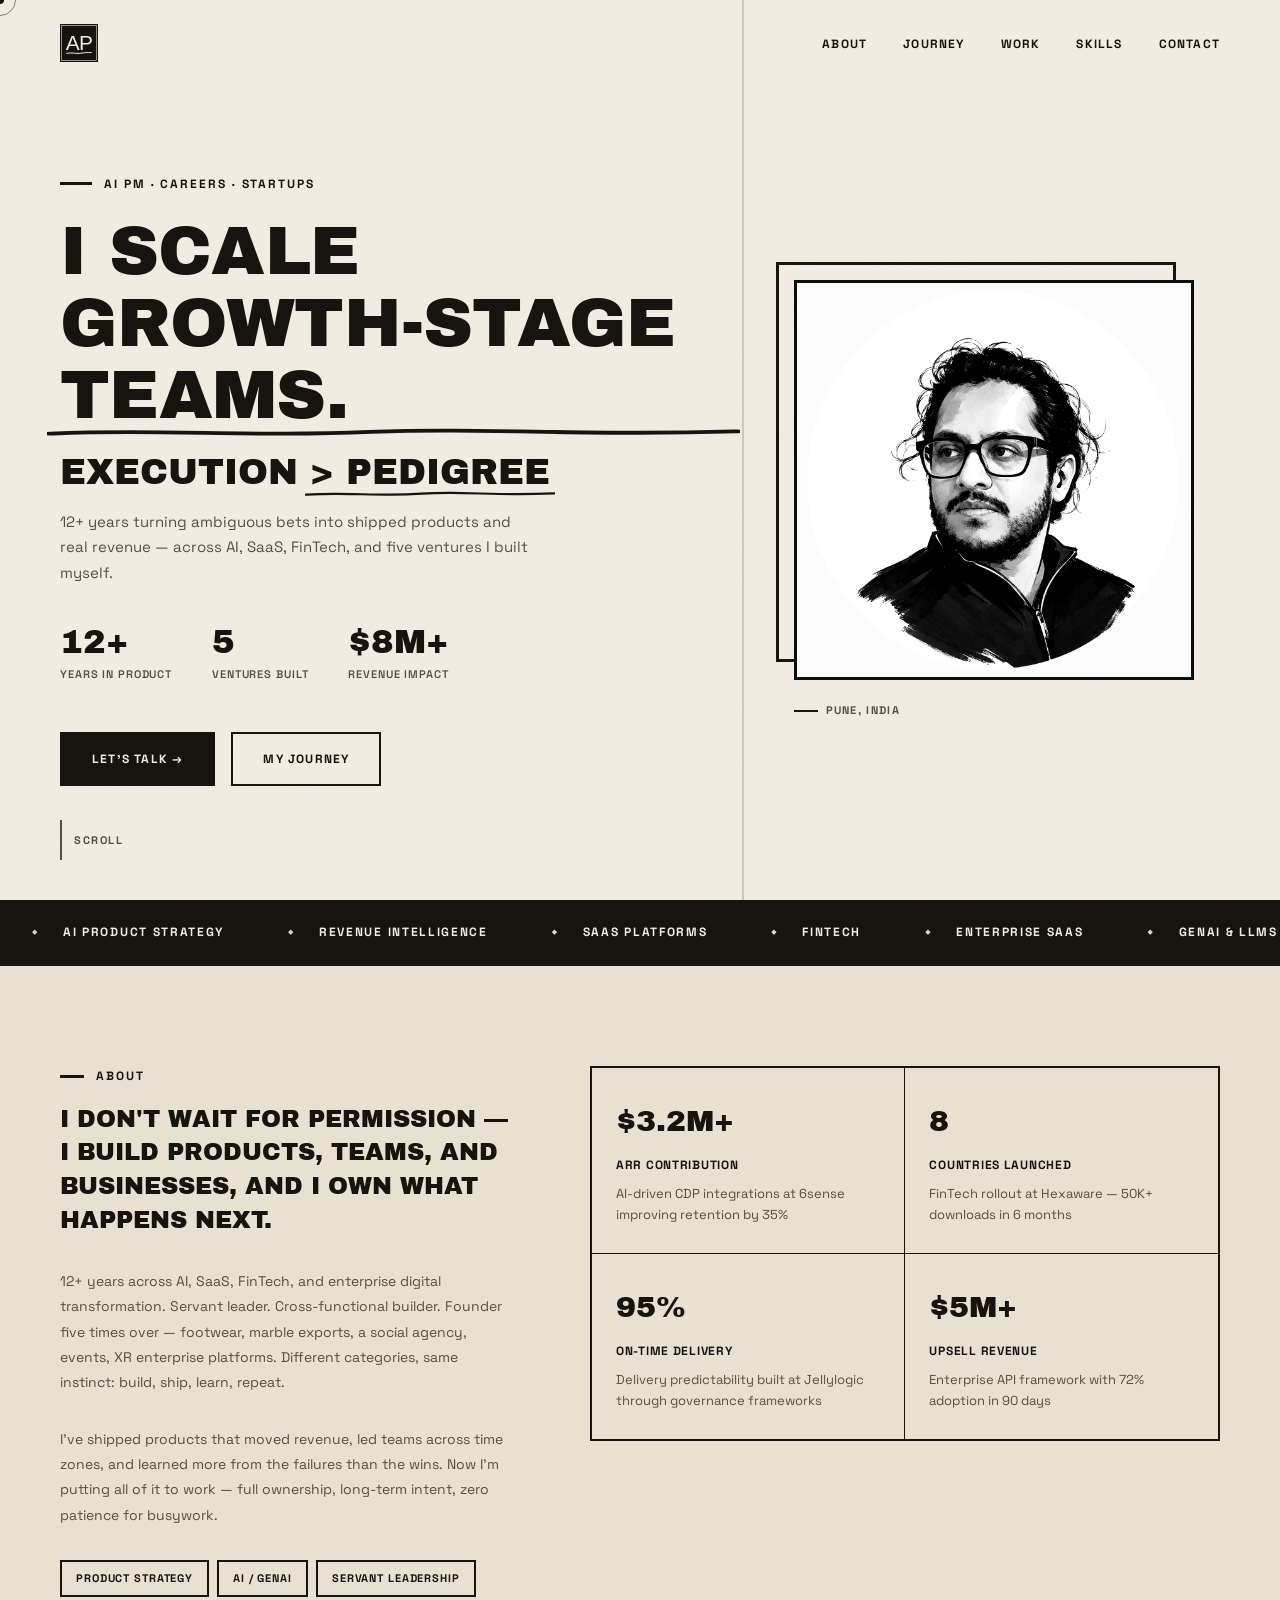
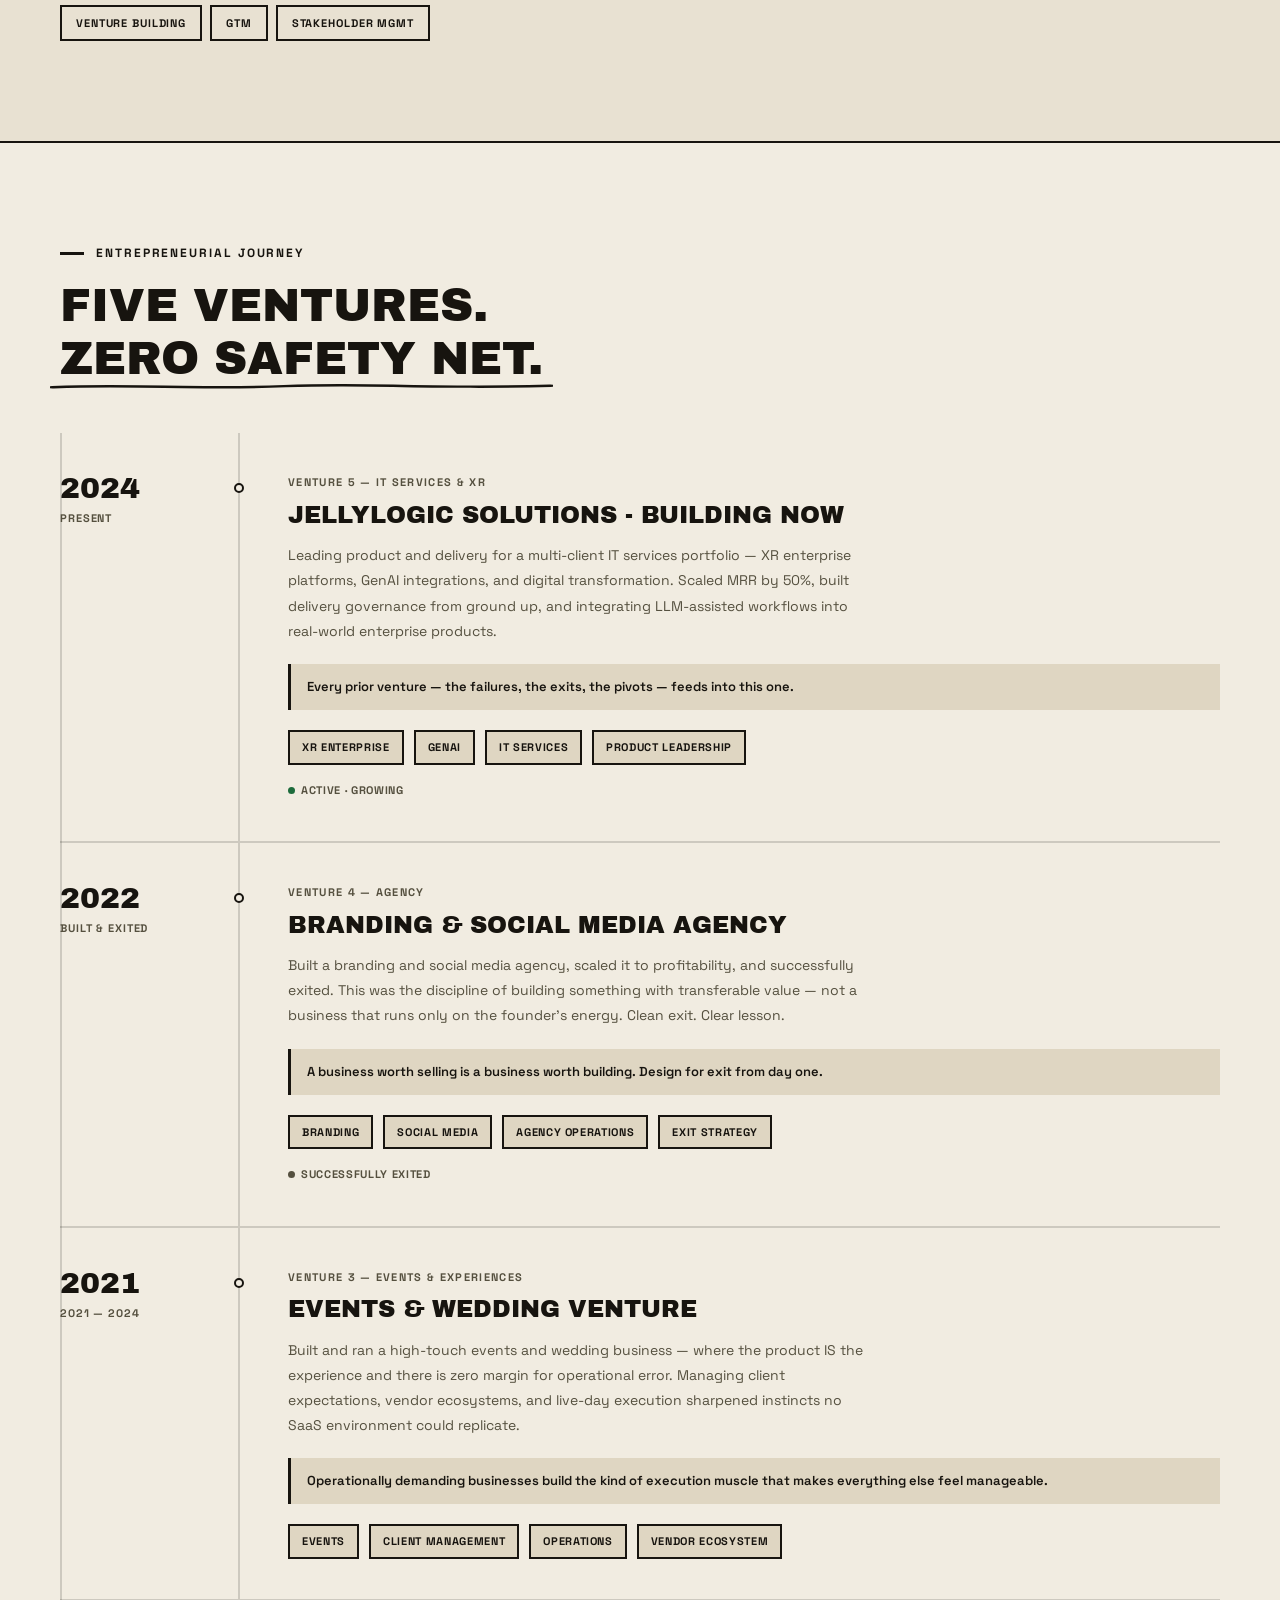
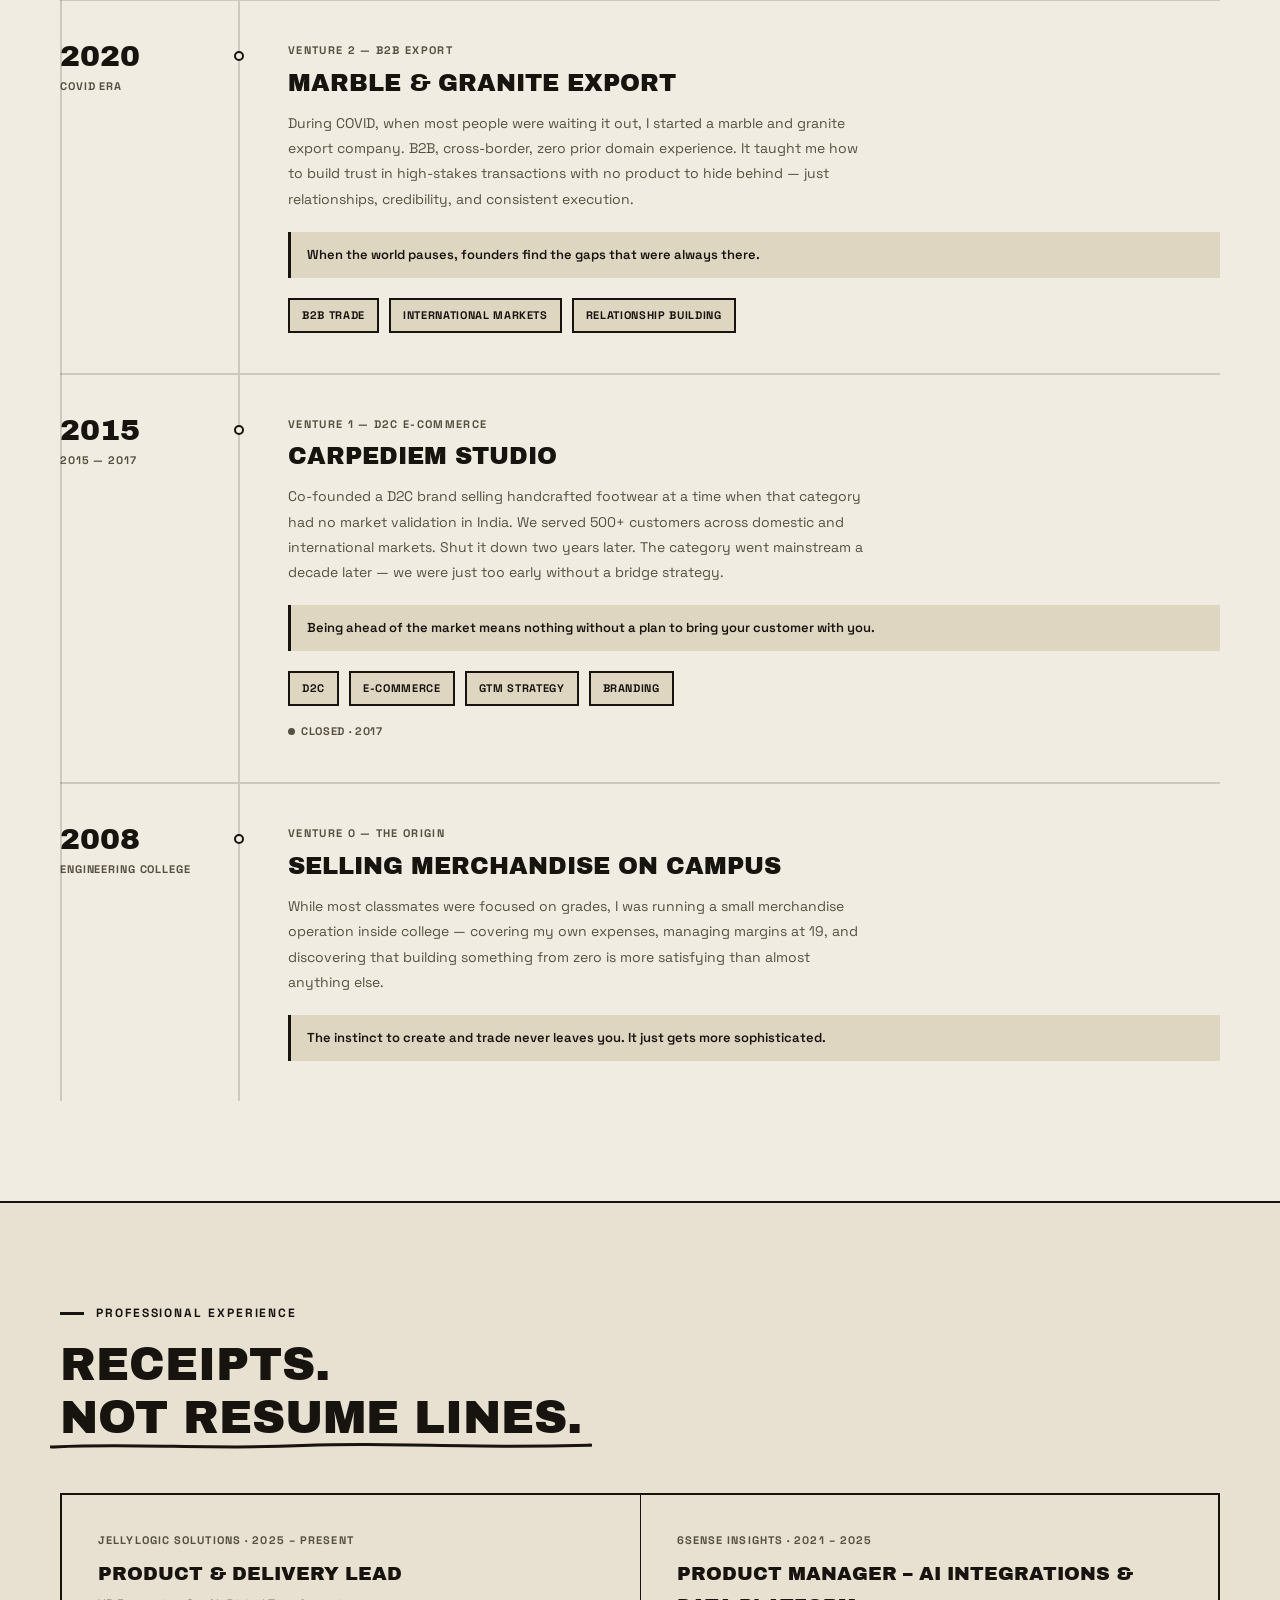
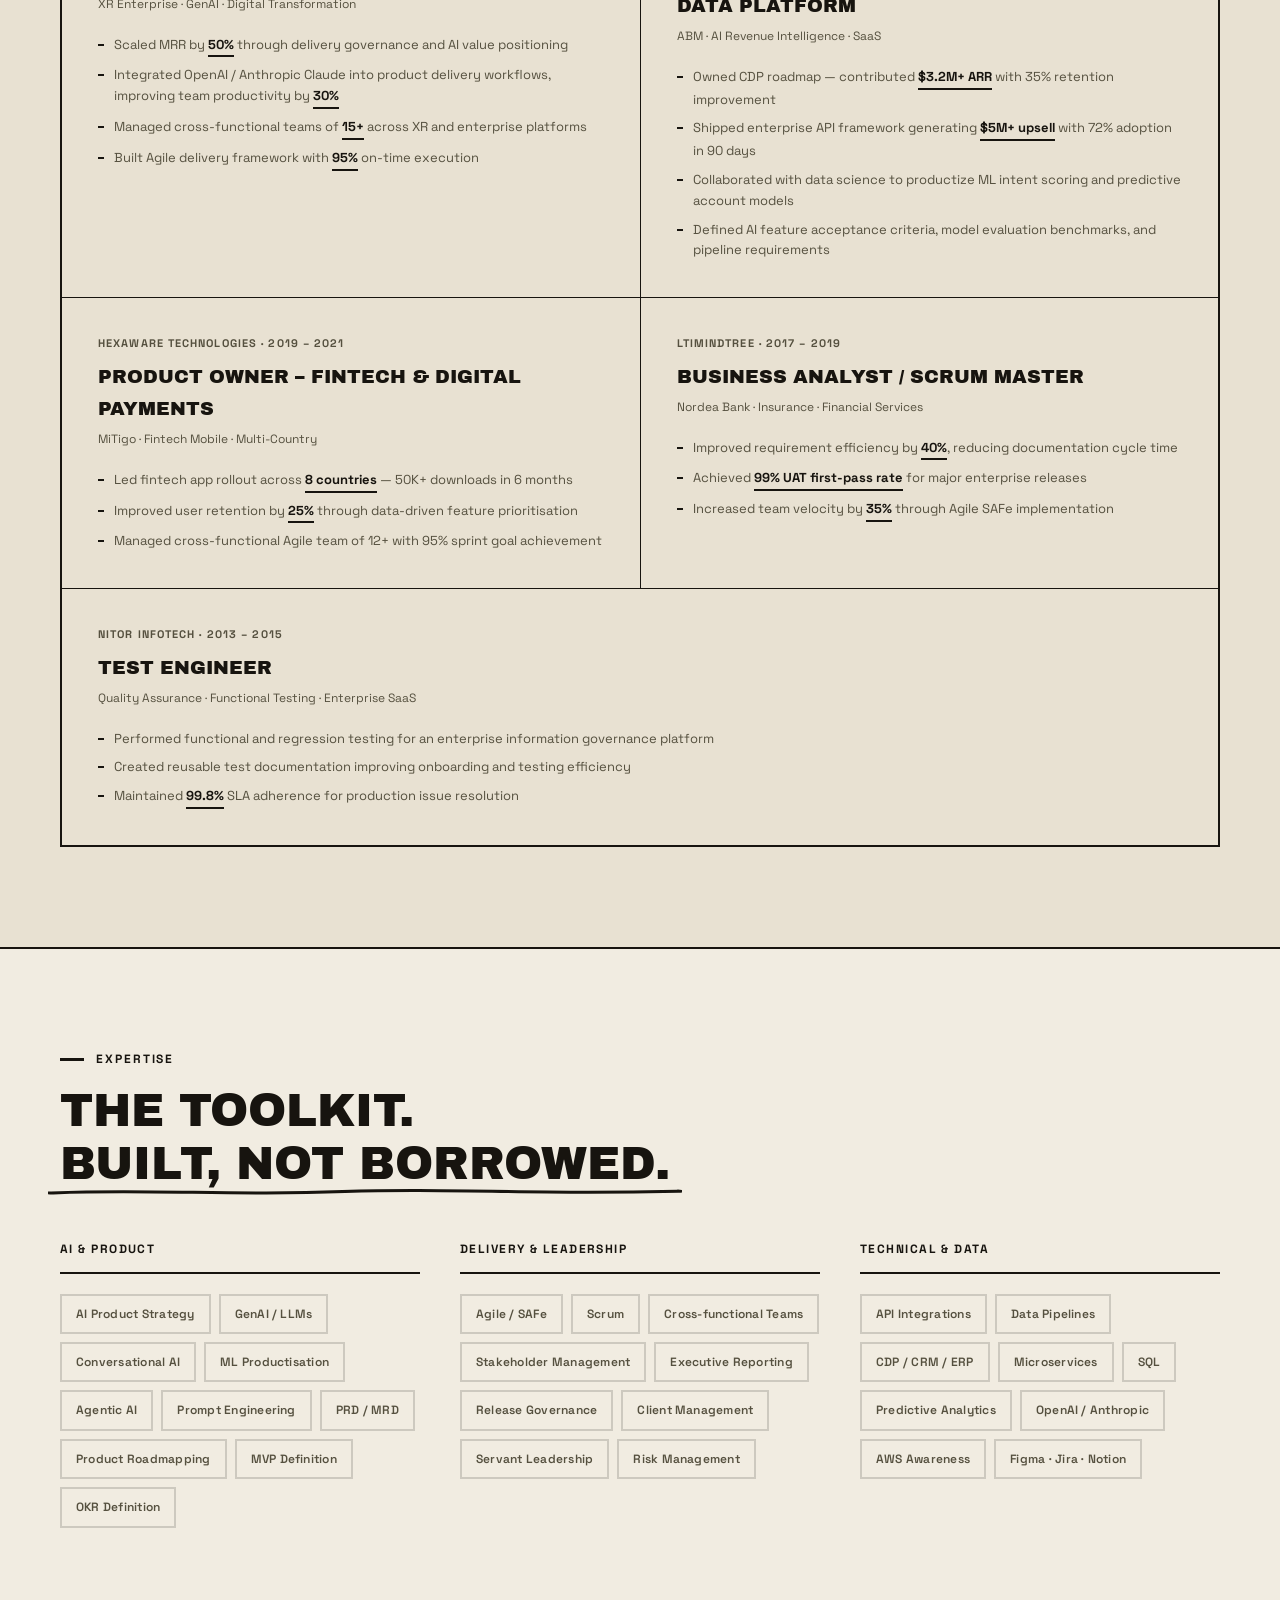
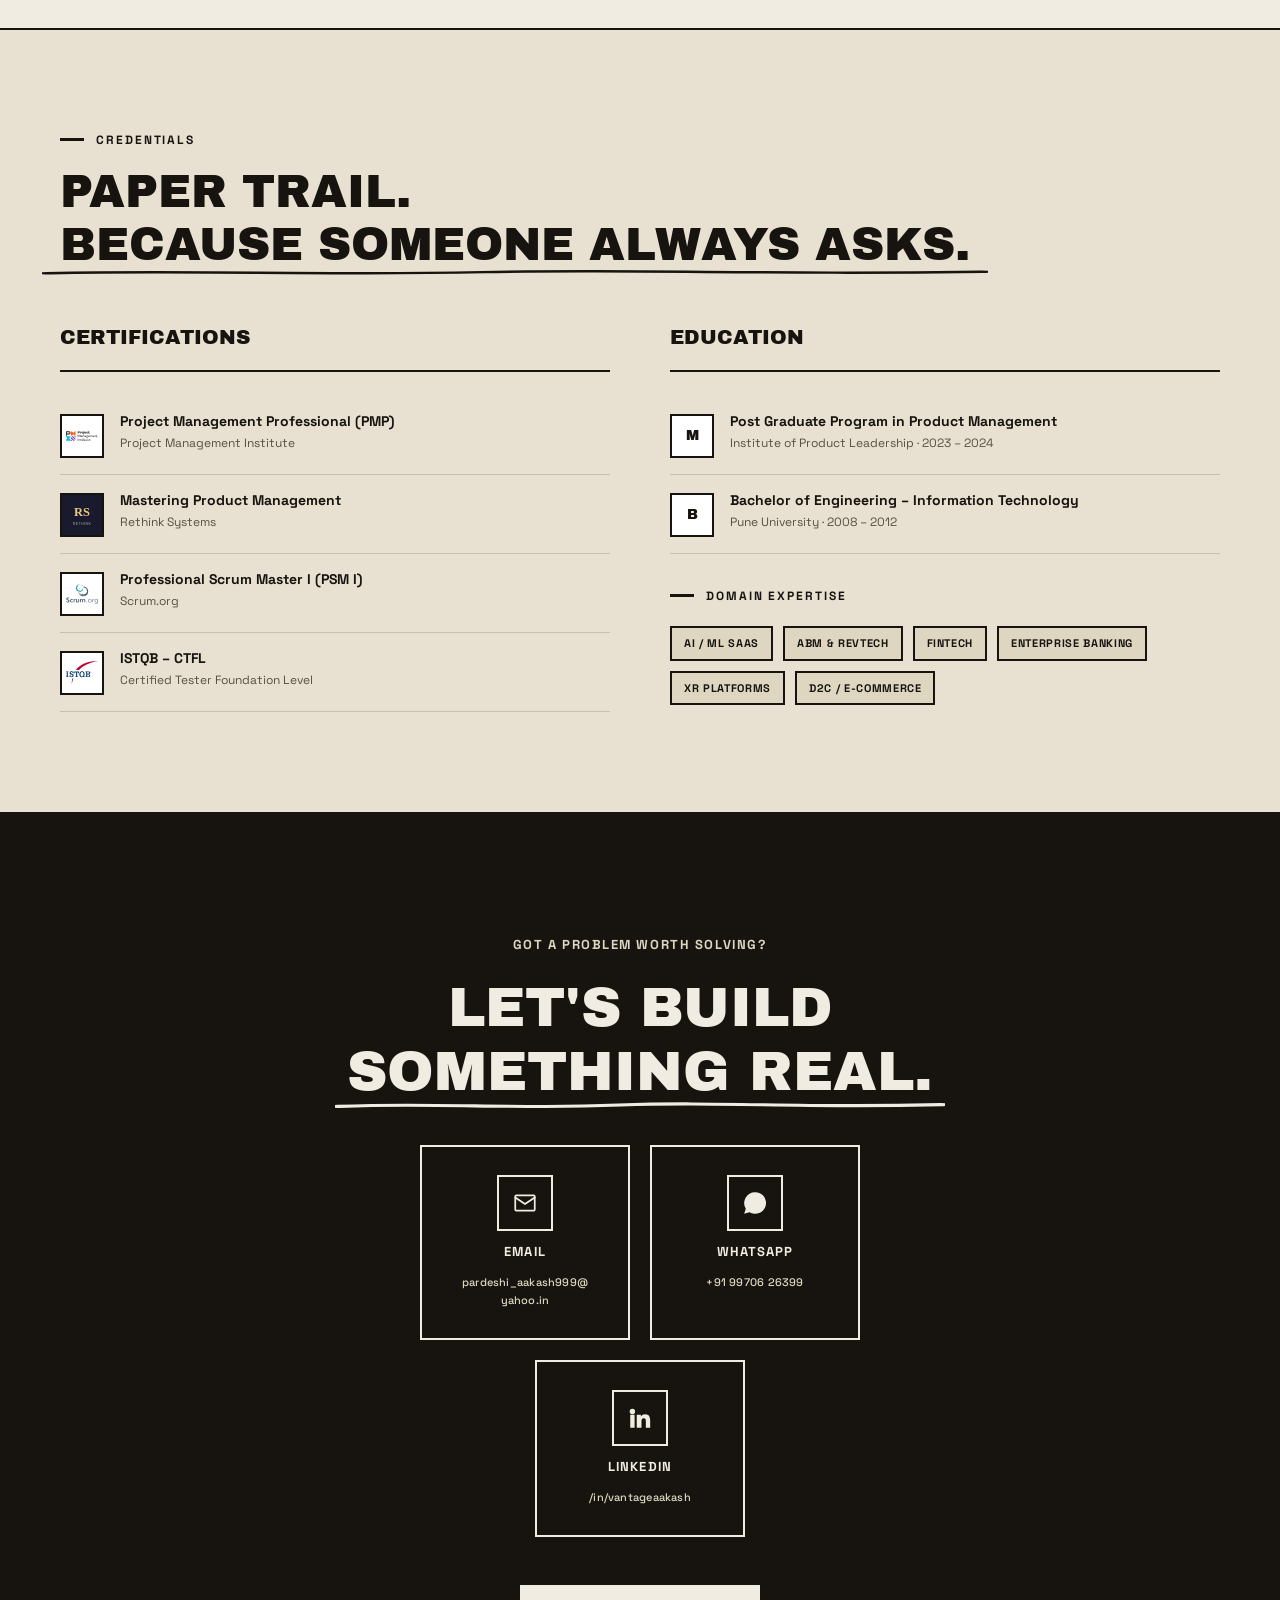
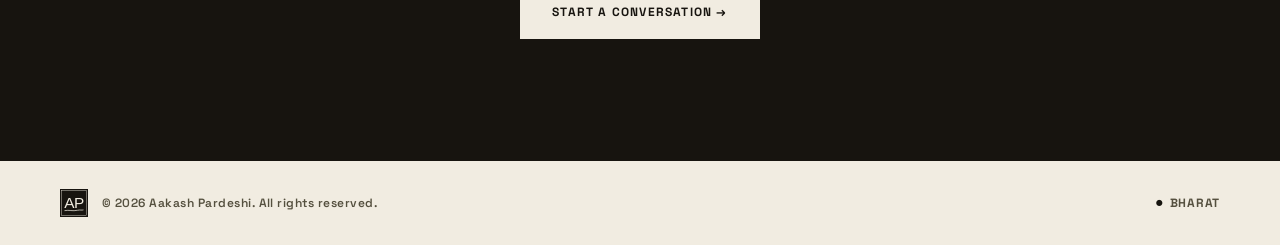
==== commit 13e34c01: "updated logos" ====
--- a/index.html
+++ b/index.html
@@ -492,13 +492,25 @@
     <h2 class="contact-title">Let's build<br><span class="mark">something real.</span></h2>
     <div class="contact-links">
       <a href="mailto:pardeshi_aakash999@yahoo.in" class="contact-link">
-        ✉ pardeshi_aakash999@yahoo.in
+        <span class="contact-icon">
+          <svg viewBox="0 0 24 24" fill="none" stroke="currentColor" stroke-width="1.6" stroke-linecap="round" stroke-linejoin="round"><rect x="3" y="5" width="18" height="14" rx="1"/><path d="M3 7l9 6 9-6"/></svg>
+        </span>
+        <span class="contact-label">Email</span>
+        <span class="contact-value">pardeshi_aakash999@<wbr>yahoo.in</span>
       </a>
-      <a href="tel:+919970626399" class="contact-link">
-        ✆ +91 99706 26399
+      <a href="https://wa.me/919970626399" target="_blank" class="contact-link">
+        <span class="contact-icon">
+          <svg viewBox="0 0 24 24" fill="currentColor"><path d="M17.5 14.4c-.3-.15-1.75-.86-2.02-.96-.27-.1-.47-.15-.66.15-.2.3-.76.96-.93 1.16-.17.2-.34.22-.64.08-.3-.15-1.26-.46-2.4-1.48-.89-.79-1.48-1.77-1.66-2.07-.17-.3-.02-.46.13-.6.14-.14.3-.35.45-.53.15-.17.2-.3.3-.5.1-.2.05-.37-.02-.52-.08-.15-.66-1.59-.9-2.18-.24-.57-.48-.5-.66-.5-.17-.01-.37-.01-.57-.01-.2 0-.52.07-.79.37-.27.3-1.04 1.02-1.04 2.48s1.07 2.87 1.22 3.07c.15.2 2.1 3.2 5.08 4.49.71.31 1.26.49 1.7.62.71.23 1.36.2 1.87.12.57-.08 1.75-.71 2-1.4.24-.68.24-1.27.17-1.4-.07-.12-.27-.2-.57-.35z"/><path d="M12 2a10 10 0 0 0-8.5 15.2L2 22l4.9-1.5A10 10 0 1 0 12 2z"/></svg>
+        </span>
+        <span class="contact-label">WhatsApp</span>
+        <span class="contact-value">+91 99706 26399</span>
       </a>
       <a href="https://www.linkedin.com/in/vantageaakash/" target="_blank" class="contact-link">
-        ↗ LinkedIn
+        <span class="contact-icon">
+          <svg viewBox="0 0 24 24" fill="currentColor"><path d="M4.98 3.5a2.5 2.5 0 1 1 0 5 2.5 2.5 0 0 1 0-5zM3 9h4v12H3zM9 9h3.8v1.7h.05c.53-1 1.83-2.05 3.77-2.05 4.03 0 4.78 2.65 4.78 6.1V21h-4v-5.6c0-1.34-.02-3.06-1.87-3.06-1.87 0-2.16 1.46-2.16 2.96V21H9z"/></svg>
+        </span>
+        <span class="contact-label">LinkedIn</span>
+        <span class="contact-value">/in/vantageaakash</span>
       </a>
     </div>
     <a href="mailto:pardeshi_aakash999@yahoo.in" class="btn-primary">Start a Conversation →</a>
--- a/css/styles.css
+++ b/css/styles.css
@@ -755,21 +755,40 @@
     background: url("data:image/svg+xml,%3Csvg xmlns='http://www.w3.org/2000/svg' viewBox='0 0 300 20' preserveAspectRatio='none'%3E%3Cpath d='M2,12 C50,4 90,18 140,9 C190,1 230,16 298,8' fill='none' stroke='%23F1ECE1' stroke-width='7' stroke-linecap='round'/%3E%3C/svg%3E") no-repeat center / 100% 100%;
   }
   .contact-links {
-    display: flex; justify-content: center; gap: 24px; flex-wrap: wrap;
+    display: flex; justify-content: center; gap: 20px; flex-wrap: wrap;
     margin-bottom: 48px;
   }
   .contact-link {
-    display: flex; align-items: center; gap: 8px;
+    display: flex; flex-direction: column; align-items: center; gap: 10px;
+    width: 210px;
+    padding: 28px 16px;
+    border: 2px solid var(--cream);
+    color: var(--cream);
+    text-decoration: none;
+    transition: all 0.2s ease;
+  }
+  .contact-link:hover { background: var(--cream); color: var(--ink); transform: translateY(-2px); }
+  .contact-icon {
+    width: 56px; height: 56px;
+    display: flex; align-items: center; justify-content: center;
+    border: 2px solid currentColor;
+  }
+  .contact-icon svg { width: 26px; height: 26px; display: block; }
+  .contact-label {
     font-size: 13px;
-    font-weight: 600;
-    letter-spacing: 0.04em;
+    font-weight: 700;
+    letter-spacing: 0.08em;
+    text-transform: uppercase;
+  }
+  .contact-value {
+    font-size: 11px;
+    font-weight: 500;
+    letter-spacing: 0.02em;
     color: var(--bg3);
-    text-decoration: none;
-    padding-bottom: 2px;
-    border-bottom: 2px solid transparent;
-    transition: all 0.2s;
-  }
-  .contact-link:hover { color: var(--cream); border-bottom-color: var(--cream); }
+    overflow-wrap: break-word;
+    text-align: center;
+  }
+  .contact-link:hover .contact-value { color: var(--ink-soft); }
   #contact .btn-primary {
     background: var(--cream);
     color: var(--ink);
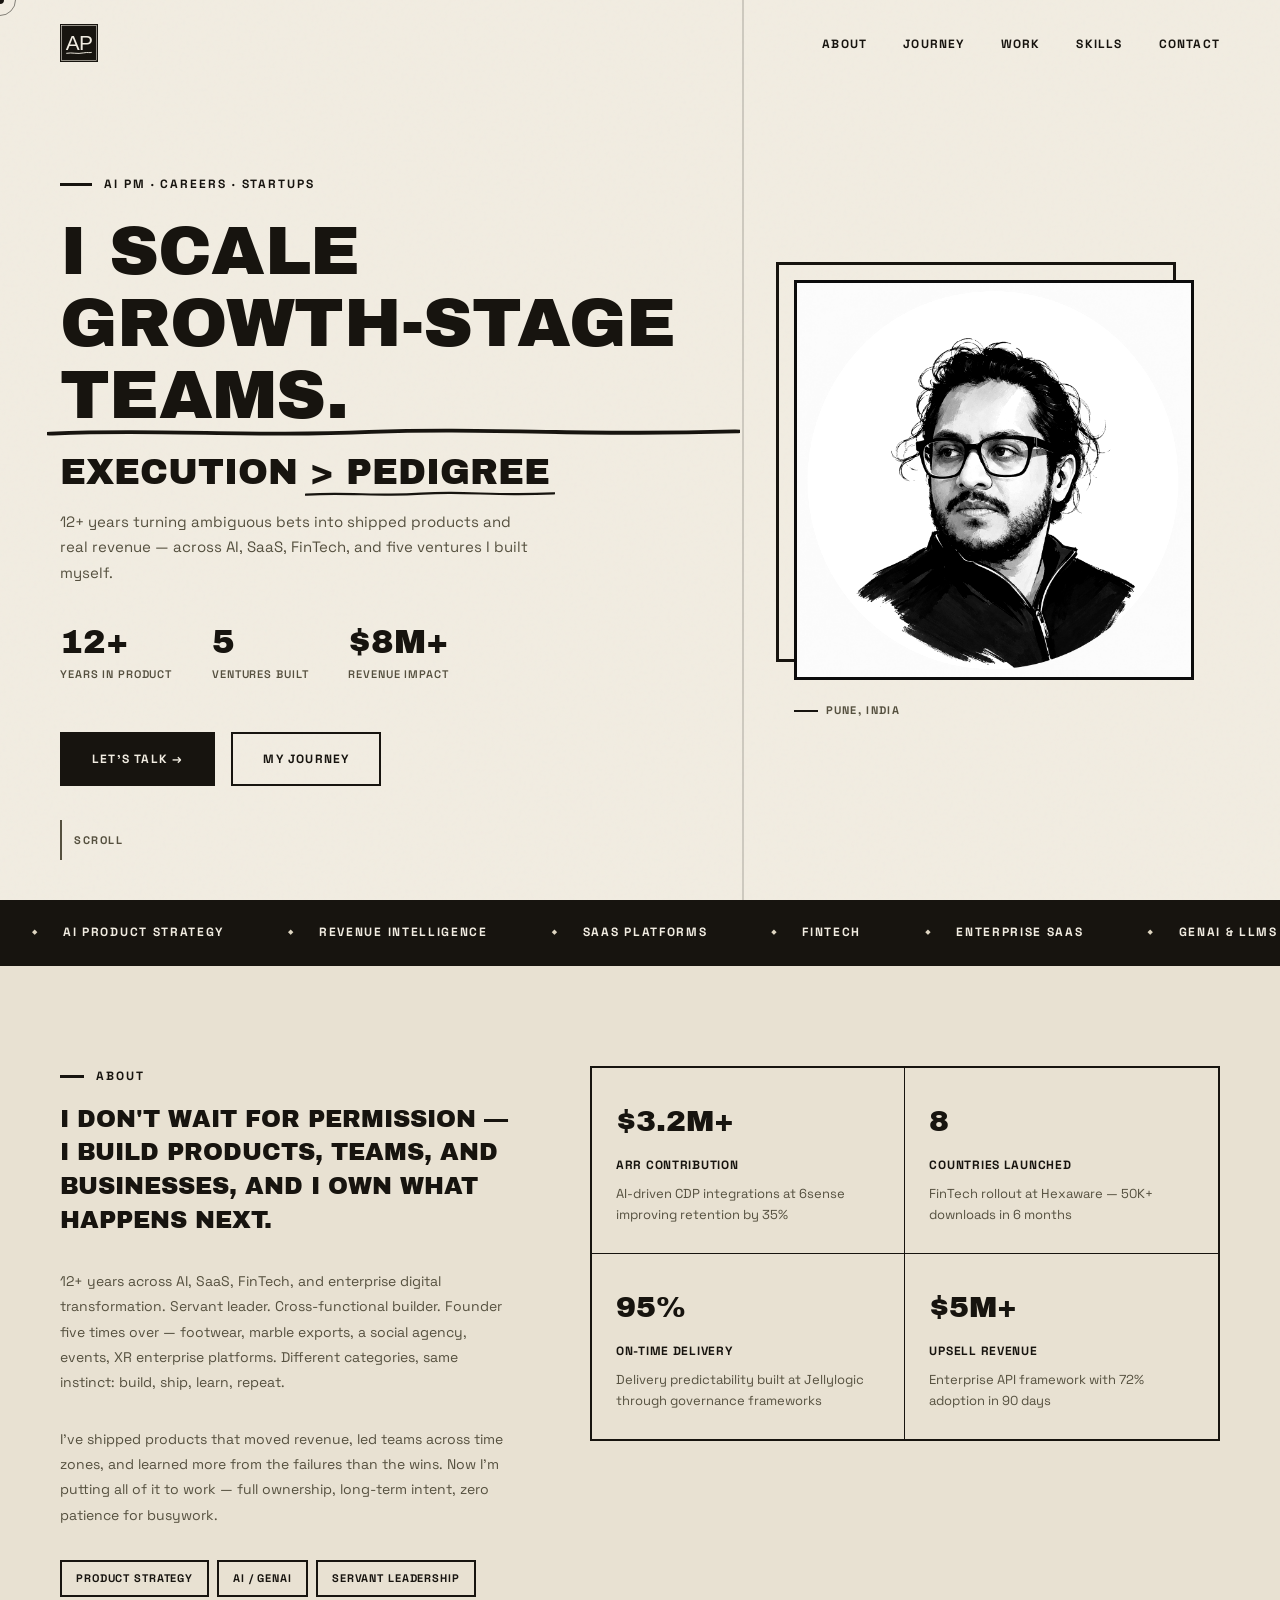
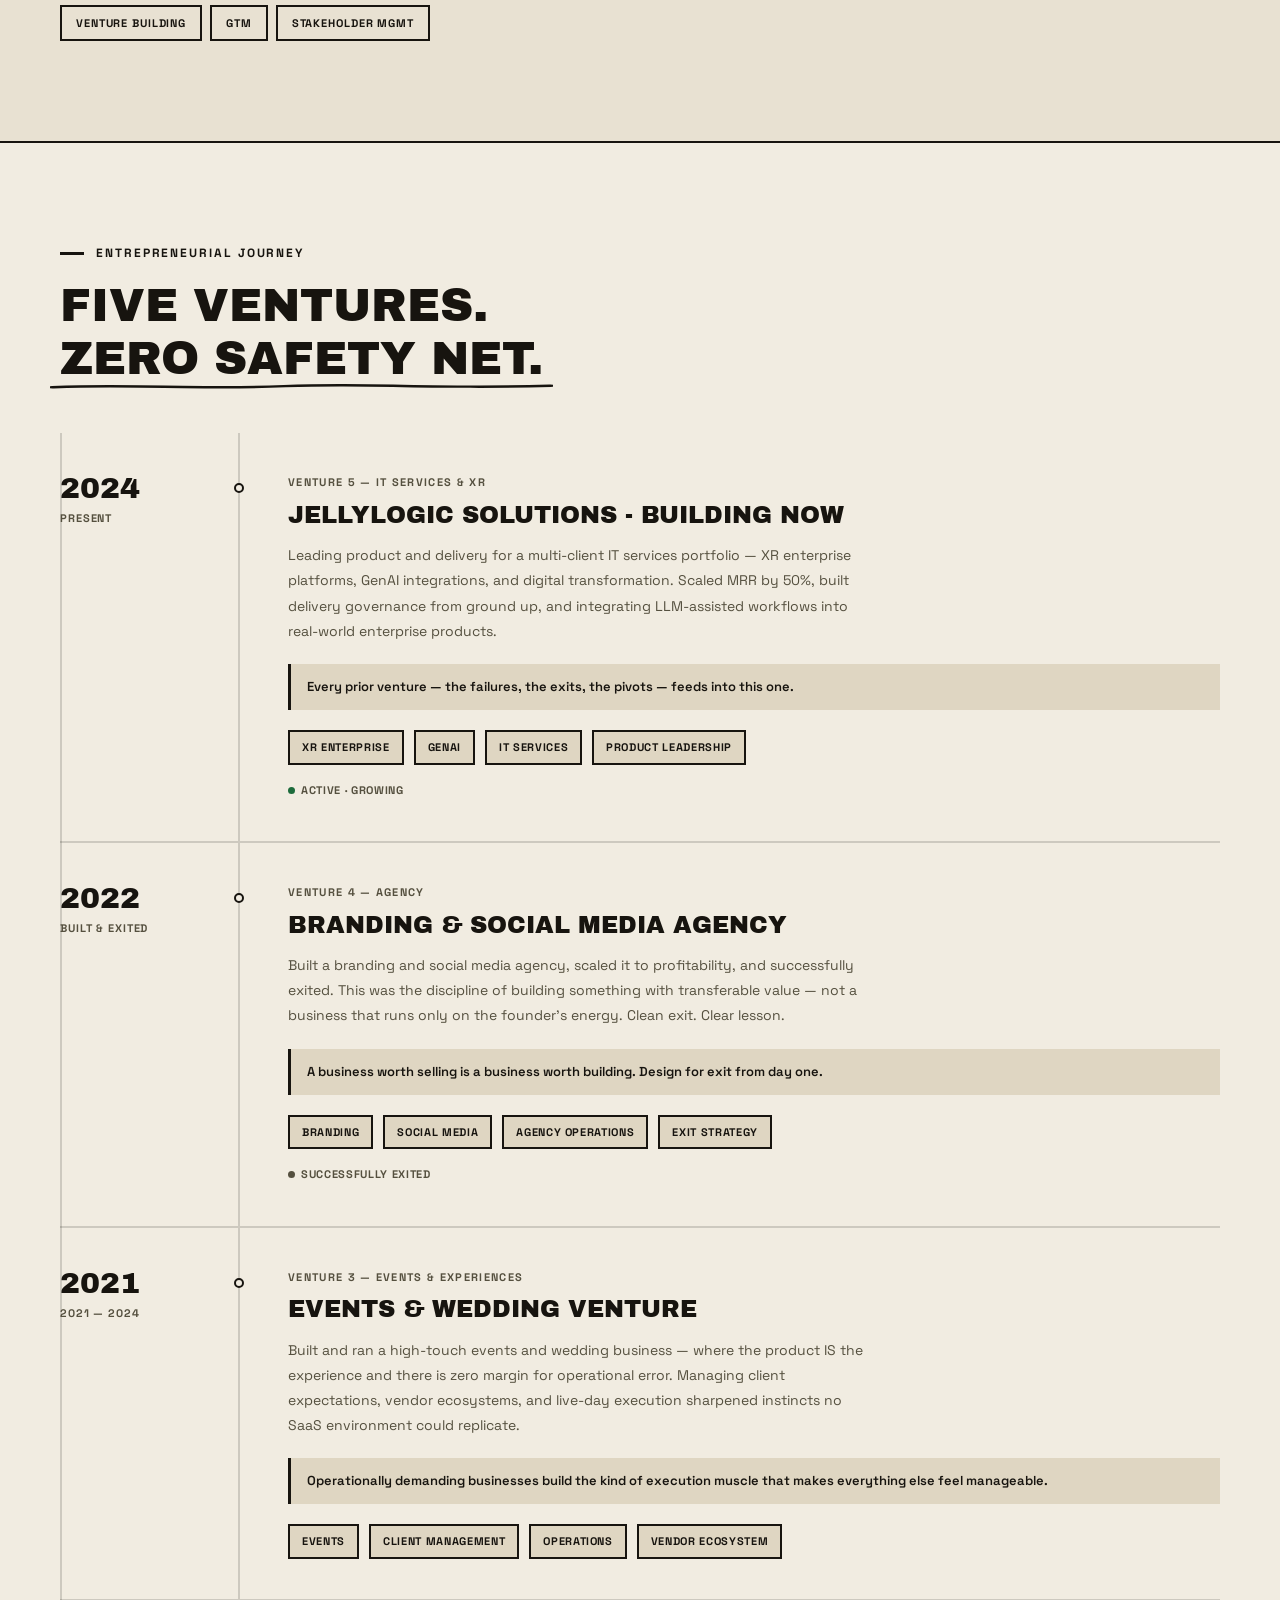
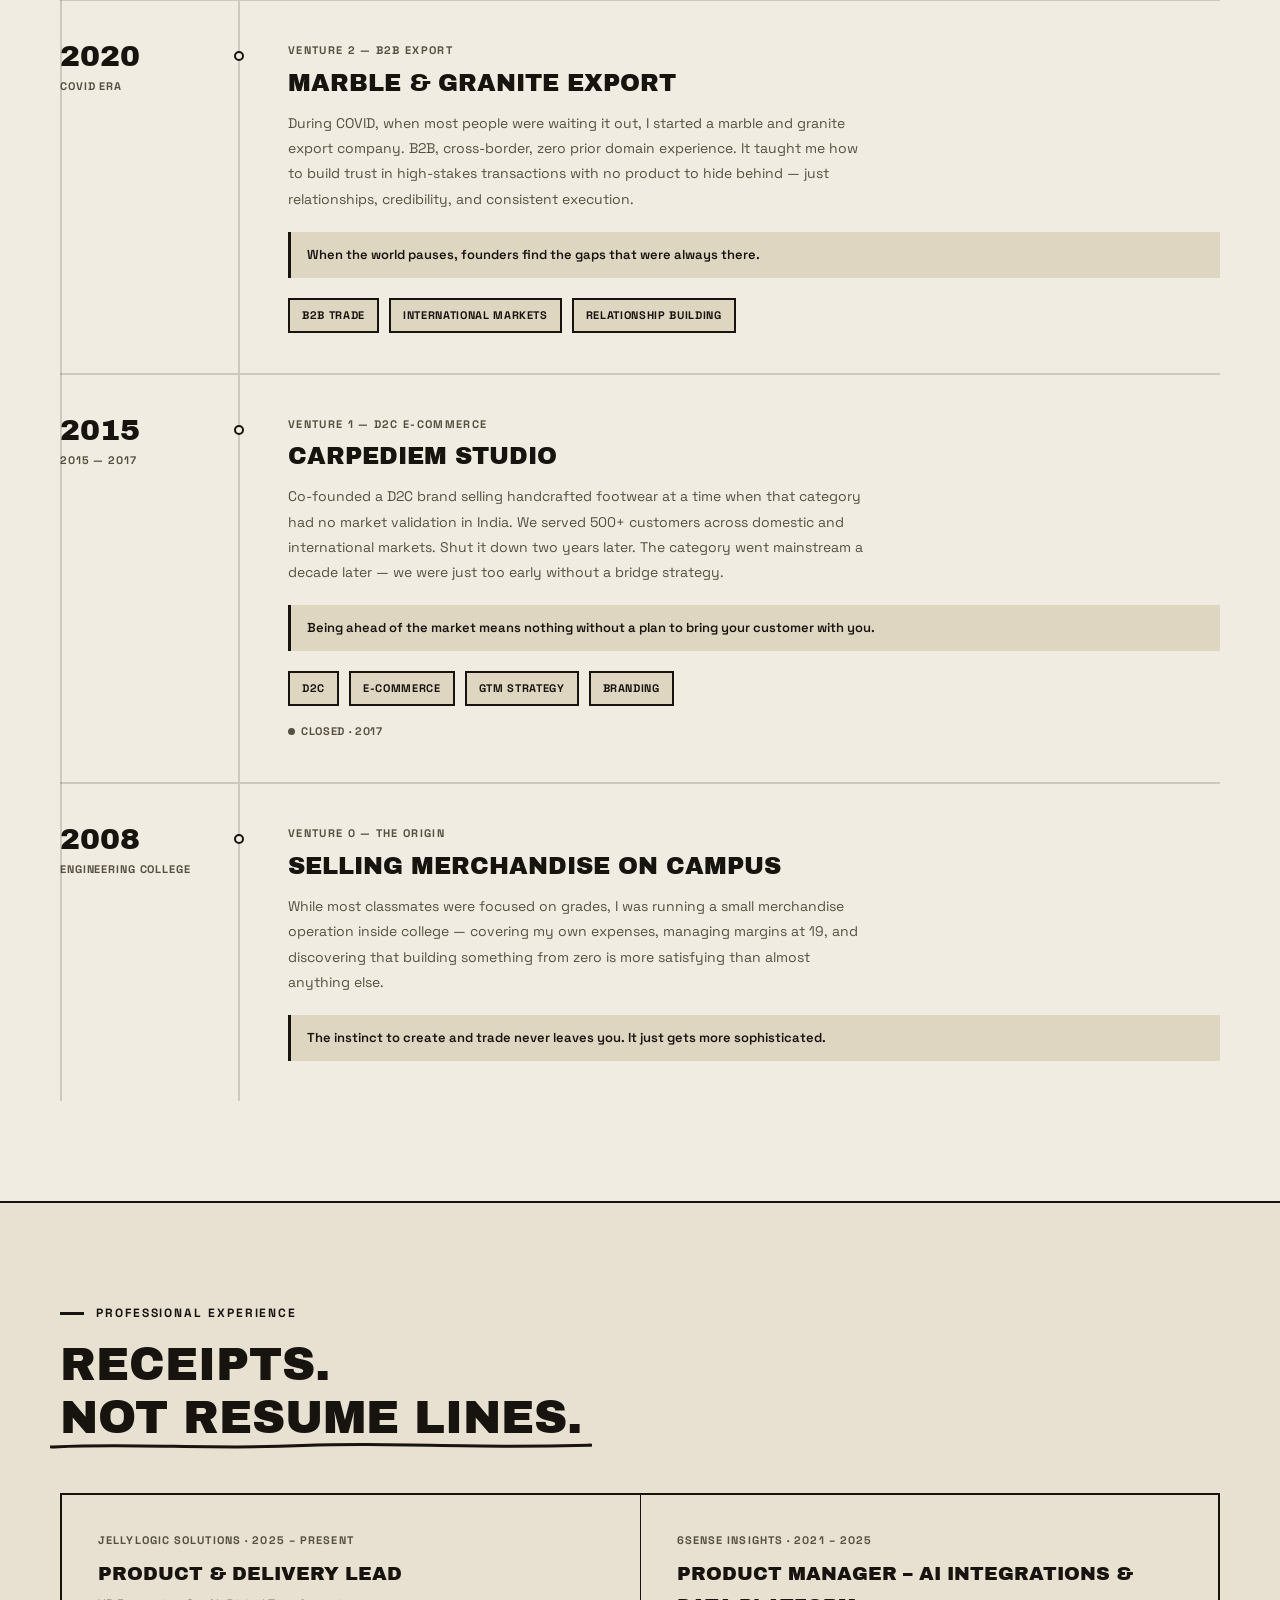
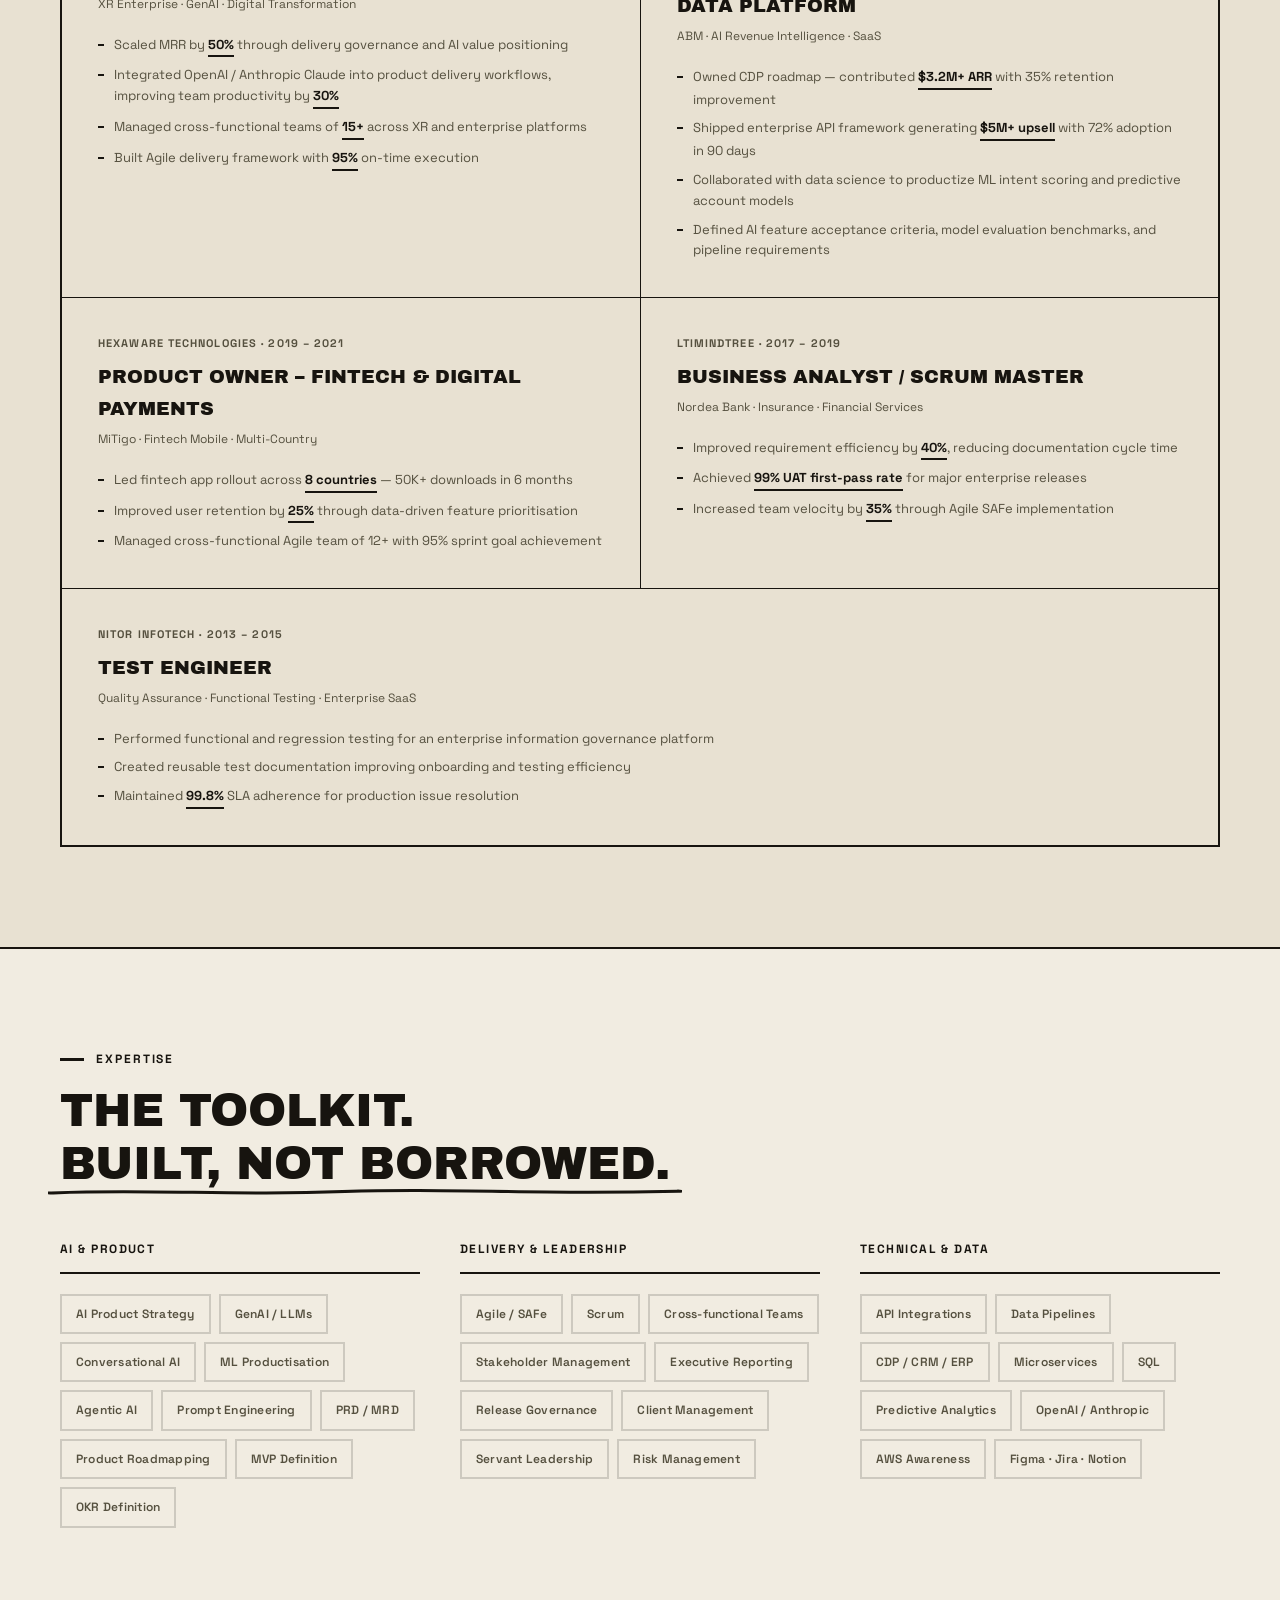
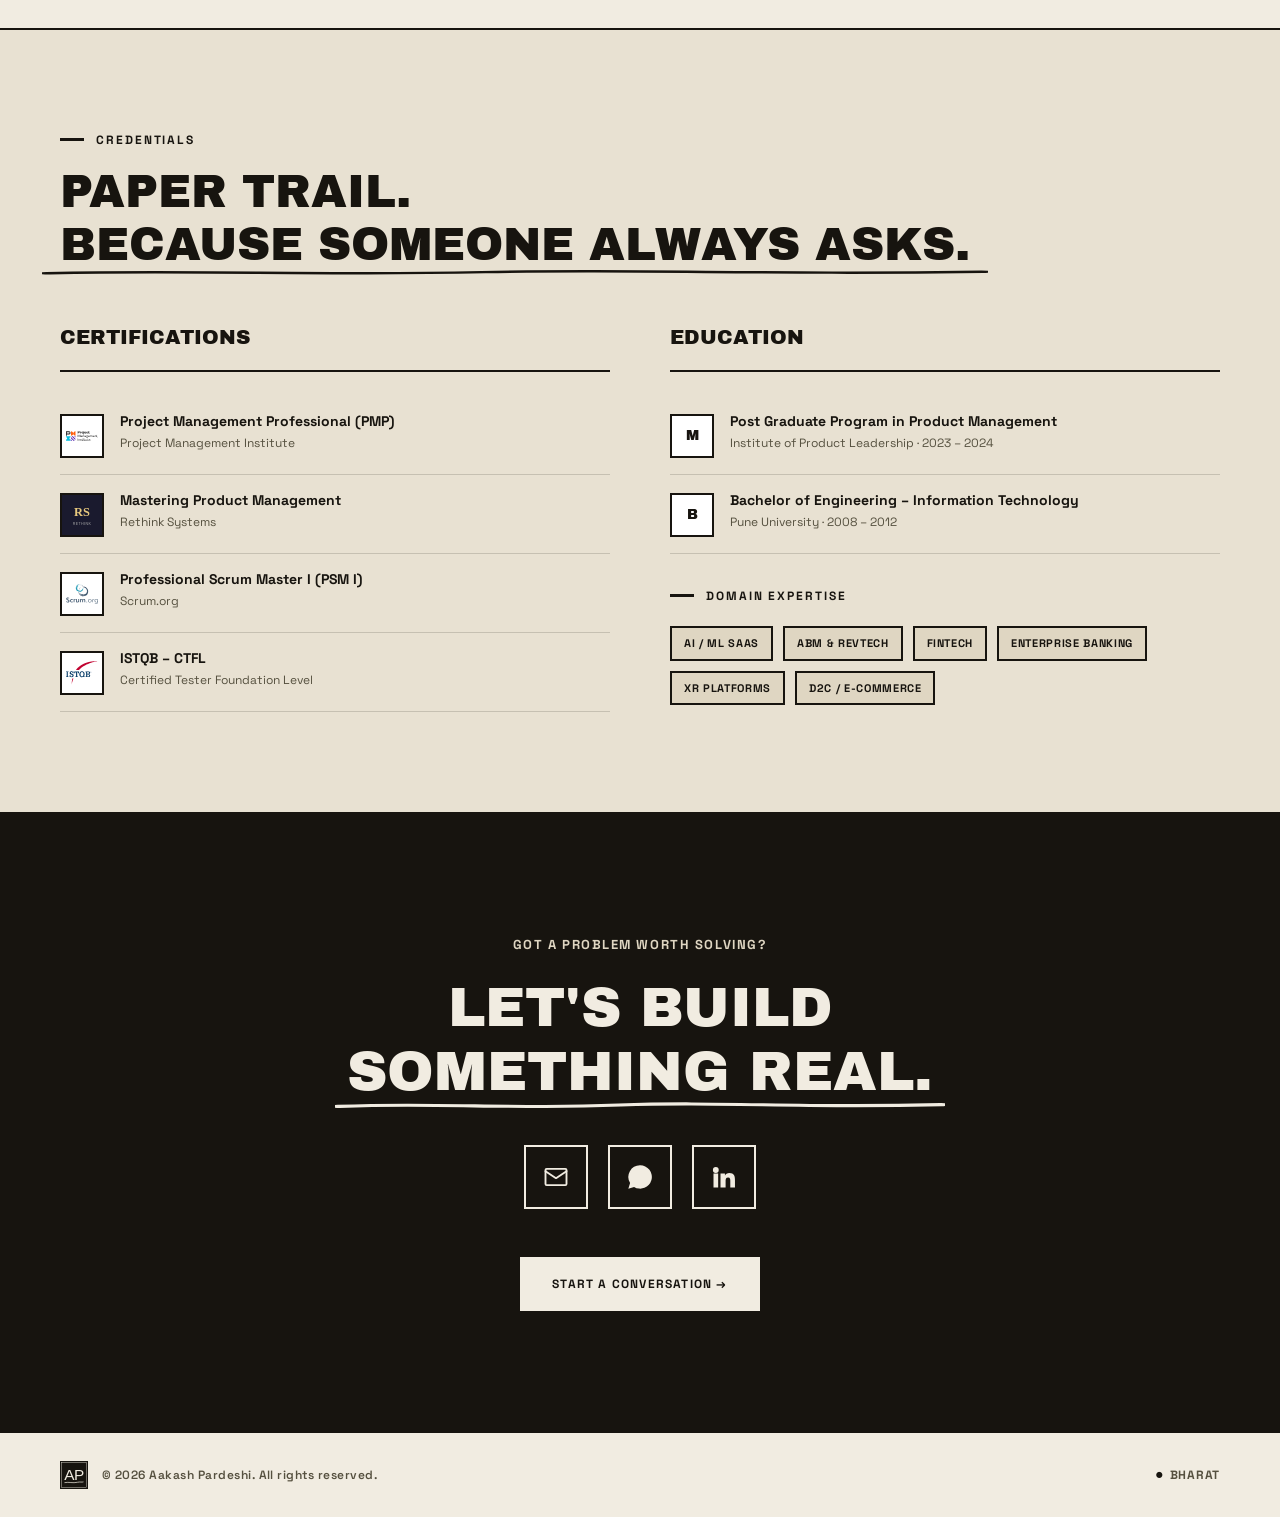
==== commit 582e397c: "updated logos" ====
--- a/index.html
+++ b/index.html
@@ -491,26 +491,14 @@
     <p class="contact-pre">Got a problem worth solving?</p>
     <h2 class="contact-title">Let's build<br><span class="mark">something real.</span></h2>
     <div class="contact-links">
-      <a href="mailto:pardeshi_aakash999@yahoo.in" class="contact-link">
-        <span class="contact-icon">
-          <svg viewBox="0 0 24 24" fill="none" stroke="currentColor" stroke-width="1.6" stroke-linecap="round" stroke-linejoin="round"><rect x="3" y="5" width="18" height="14" rx="1"/><path d="M3 7l9 6 9-6"/></svg>
-        </span>
-        <span class="contact-label">Email</span>
-        <span class="contact-value">pardeshi_aakash999@<wbr>yahoo.in</span>
+      <a href="mailto:pardeshi_aakash999@yahoo.in" class="contact-link" aria-label="Email">
+        <svg viewBox="0 0 24 24" fill="none" stroke="currentColor" stroke-width="1.6" stroke-linecap="round" stroke-linejoin="round"><rect x="3" y="5" width="18" height="14" rx="1"/><path d="M3 7l9 6 9-6"/></svg>
       </a>
-      <a href="https://wa.me/919970626399" target="_blank" class="contact-link">
-        <span class="contact-icon">
-          <svg viewBox="0 0 24 24" fill="currentColor"><path d="M17.5 14.4c-.3-.15-1.75-.86-2.02-.96-.27-.1-.47-.15-.66.15-.2.3-.76.96-.93 1.16-.17.2-.34.22-.64.08-.3-.15-1.26-.46-2.4-1.48-.89-.79-1.48-1.77-1.66-2.07-.17-.3-.02-.46.13-.6.14-.14.3-.35.45-.53.15-.17.2-.3.3-.5.1-.2.05-.37-.02-.52-.08-.15-.66-1.59-.9-2.18-.24-.57-.48-.5-.66-.5-.17-.01-.37-.01-.57-.01-.2 0-.52.07-.79.37-.27.3-1.04 1.02-1.04 2.48s1.07 2.87 1.22 3.07c.15.2 2.1 3.2 5.08 4.49.71.31 1.26.49 1.7.62.71.23 1.36.2 1.87.12.57-.08 1.75-.71 2-1.4.24-.68.24-1.27.17-1.4-.07-.12-.27-.2-.57-.35z"/><path d="M12 2a10 10 0 0 0-8.5 15.2L2 22l4.9-1.5A10 10 0 1 0 12 2z"/></svg>
-        </span>
-        <span class="contact-label">WhatsApp</span>
-        <span class="contact-value">+91 99706 26399</span>
+      <a href="https://wa.me/919970626399" target="_blank" class="contact-link" aria-label="WhatsApp">
+        <svg viewBox="0 0 24 24" fill="currentColor"><path d="M17.5 14.4c-.3-.15-1.75-.86-2.02-.96-.27-.1-.47-.15-.66.15-.2.3-.76.96-.93 1.16-.17.2-.34.22-.64.08-.3-.15-1.26-.46-2.4-1.48-.89-.79-1.48-1.77-1.66-2.07-.17-.3-.02-.46.13-.6.14-.14.3-.35.45-.53.15-.17.2-.3.3-.5.1-.2.05-.37-.02-.52-.08-.15-.66-1.59-.9-2.18-.24-.57-.48-.5-.66-.5-.17-.01-.37-.01-.57-.01-.2 0-.52.07-.79.37-.27.3-1.04 1.02-1.04 2.48s1.07 2.87 1.22 3.07c.15.2 2.1 3.2 5.08 4.49.71.31 1.26.49 1.7.62.71.23 1.36.2 1.87.12.57-.08 1.75-.71 2-1.4.24-.68.24-1.27.17-1.4-.07-.12-.27-.2-.57-.35z"/><path d="M12 2a10 10 0 0 0-8.5 15.2L2 22l4.9-1.5A10 10 0 1 0 12 2z"/></svg>
       </a>
-      <a href="https://www.linkedin.com/in/vantageaakash/" target="_blank" class="contact-link">
-        <span class="contact-icon">
-          <svg viewBox="0 0 24 24" fill="currentColor"><path d="M4.98 3.5a2.5 2.5 0 1 1 0 5 2.5 2.5 0 0 1 0-5zM3 9h4v12H3zM9 9h3.8v1.7h.05c.53-1 1.83-2.05 3.77-2.05 4.03 0 4.78 2.65 4.78 6.1V21h-4v-5.6c0-1.34-.02-3.06-1.87-3.06-1.87 0-2.16 1.46-2.16 2.96V21H9z"/></svg>
-        </span>
-        <span class="contact-label">LinkedIn</span>
-        <span class="contact-value">/in/vantageaakash</span>
+      <a href="https://www.linkedin.com/in/vantageaakash/" target="_blank" class="contact-link" aria-label="LinkedIn">
+        <svg viewBox="0 0 24 24" fill="currentColor"><path d="M4.98 3.5a2.5 2.5 0 1 1 0 5 2.5 2.5 0 0 1 0-5zM3 9h4v12H3zM9 9h3.8v1.7h.05c.53-1 1.83-2.05 3.77-2.05 4.03 0 4.78 2.65 4.78 6.1V21h-4v-5.6c0-1.34-.02-3.06-1.87-3.06-1.87 0-2.16 1.46-2.16 2.96V21H9z"/></svg>
       </a>
     </div>
     <a href="mailto:pardeshi_aakash999@yahoo.in" class="btn-primary">Start a Conversation →</a>
--- a/css/styles.css
+++ b/css/styles.css
@@ -755,40 +755,20 @@
     background: url("data:image/svg+xml,%3Csvg xmlns='http://www.w3.org/2000/svg' viewBox='0 0 300 20' preserveAspectRatio='none'%3E%3Cpath d='M2,12 C50,4 90,18 140,9 C190,1 230,16 298,8' fill='none' stroke='%23F1ECE1' stroke-width='7' stroke-linecap='round'/%3E%3C/svg%3E") no-repeat center / 100% 100%;
   }
   .contact-links {
-    display: flex; justify-content: center; gap: 20px; flex-wrap: wrap;
+    display: flex; justify-content: center; align-items: center; gap: 20px;
     margin-bottom: 48px;
   }
   .contact-link {
-    display: flex; flex-direction: column; align-items: center; gap: 10px;
-    width: 210px;
-    padding: 28px 16px;
+    display: flex; align-items: center; justify-content: center;
+    width: 64px; height: 64px;
+    flex-shrink: 0;
     border: 2px solid var(--cream);
     color: var(--cream);
     text-decoration: none;
     transition: all 0.2s ease;
   }
   .contact-link:hover { background: var(--cream); color: var(--ink); transform: translateY(-2px); }
-  .contact-icon {
-    width: 56px; height: 56px;
-    display: flex; align-items: center; justify-content: center;
-    border: 2px solid currentColor;
-  }
-  .contact-icon svg { width: 26px; height: 26px; display: block; }
-  .contact-label {
-    font-size: 13px;
-    font-weight: 700;
-    letter-spacing: 0.08em;
-    text-transform: uppercase;
-  }
-  .contact-value {
-    font-size: 11px;
-    font-weight: 500;
-    letter-spacing: 0.02em;
-    color: var(--bg3);
-    overflow-wrap: break-word;
-    text-align: center;
-  }
-  .contact-link:hover .contact-value { color: var(--ink-soft); }
+  .contact-link svg { width: 28px; height: 28px; display: block; }
   #contact .btn-primary {
     background: var(--cream);
     color: var(--ink);
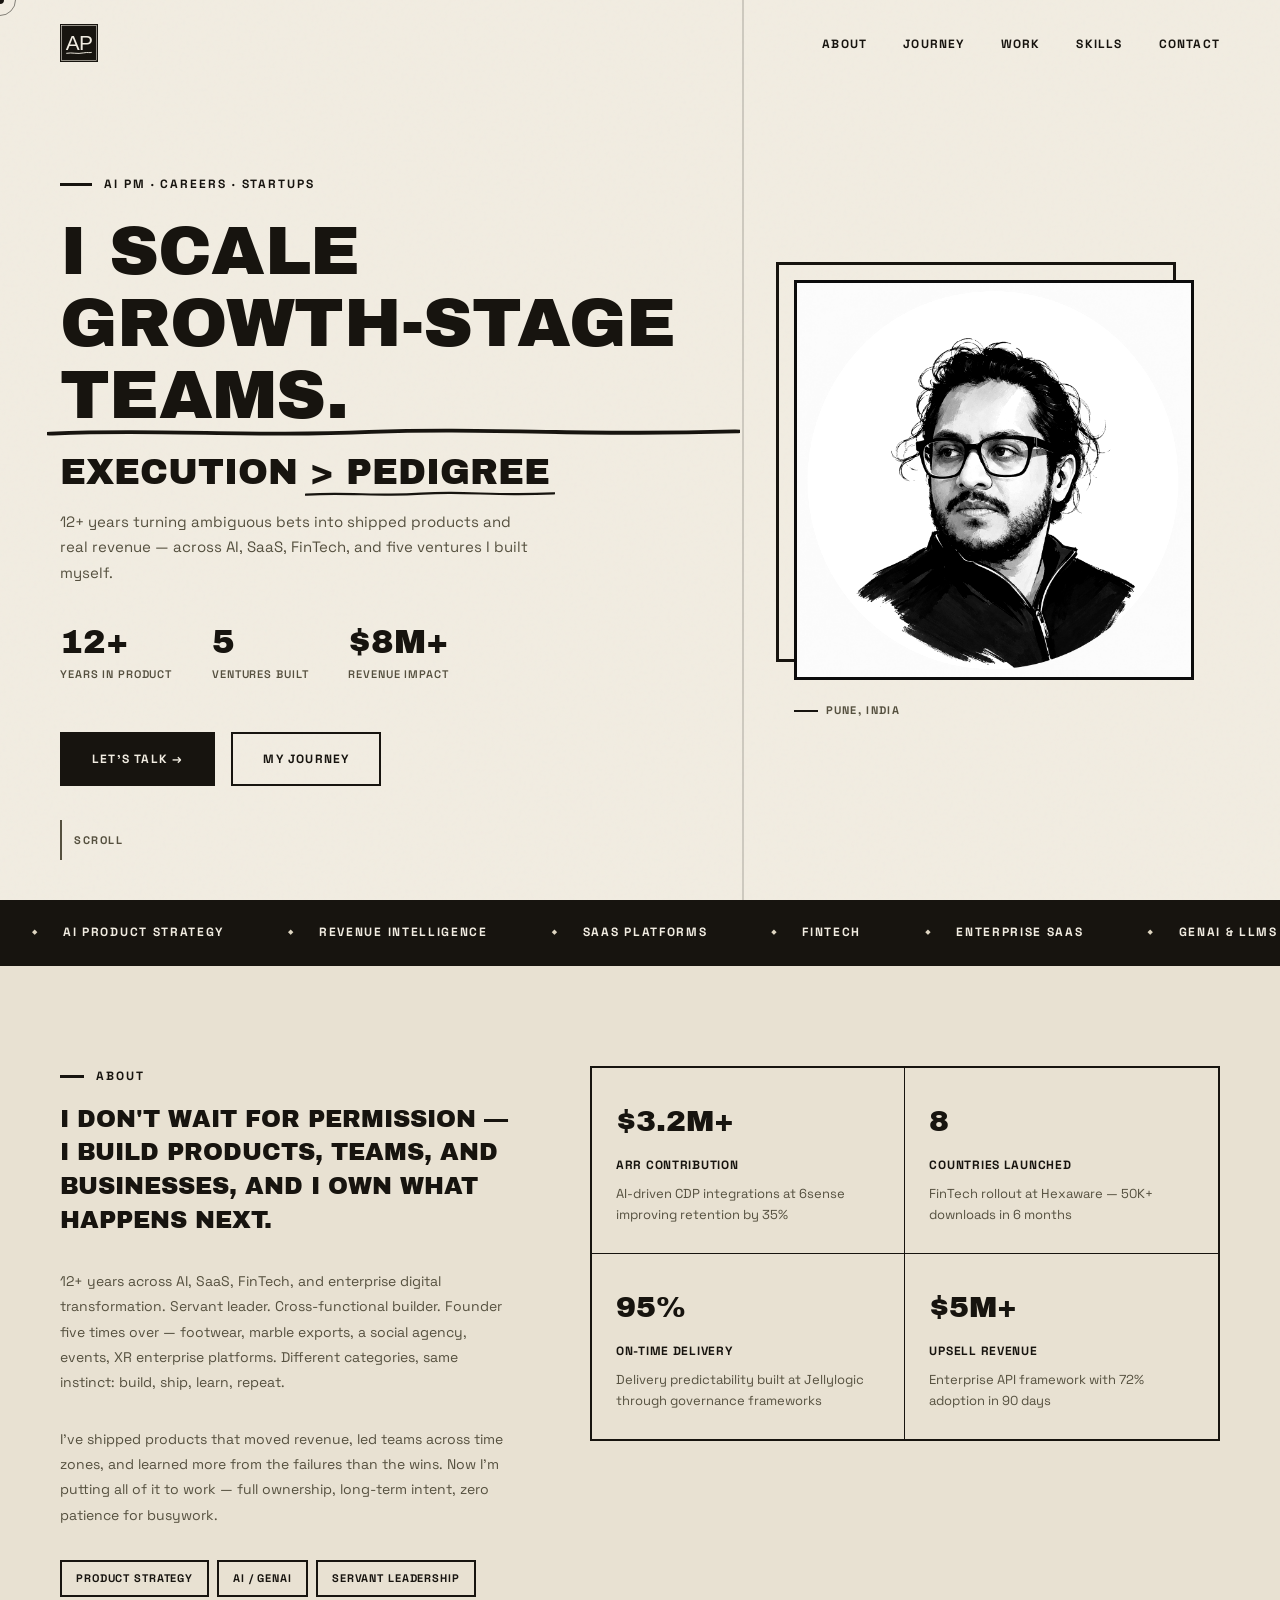
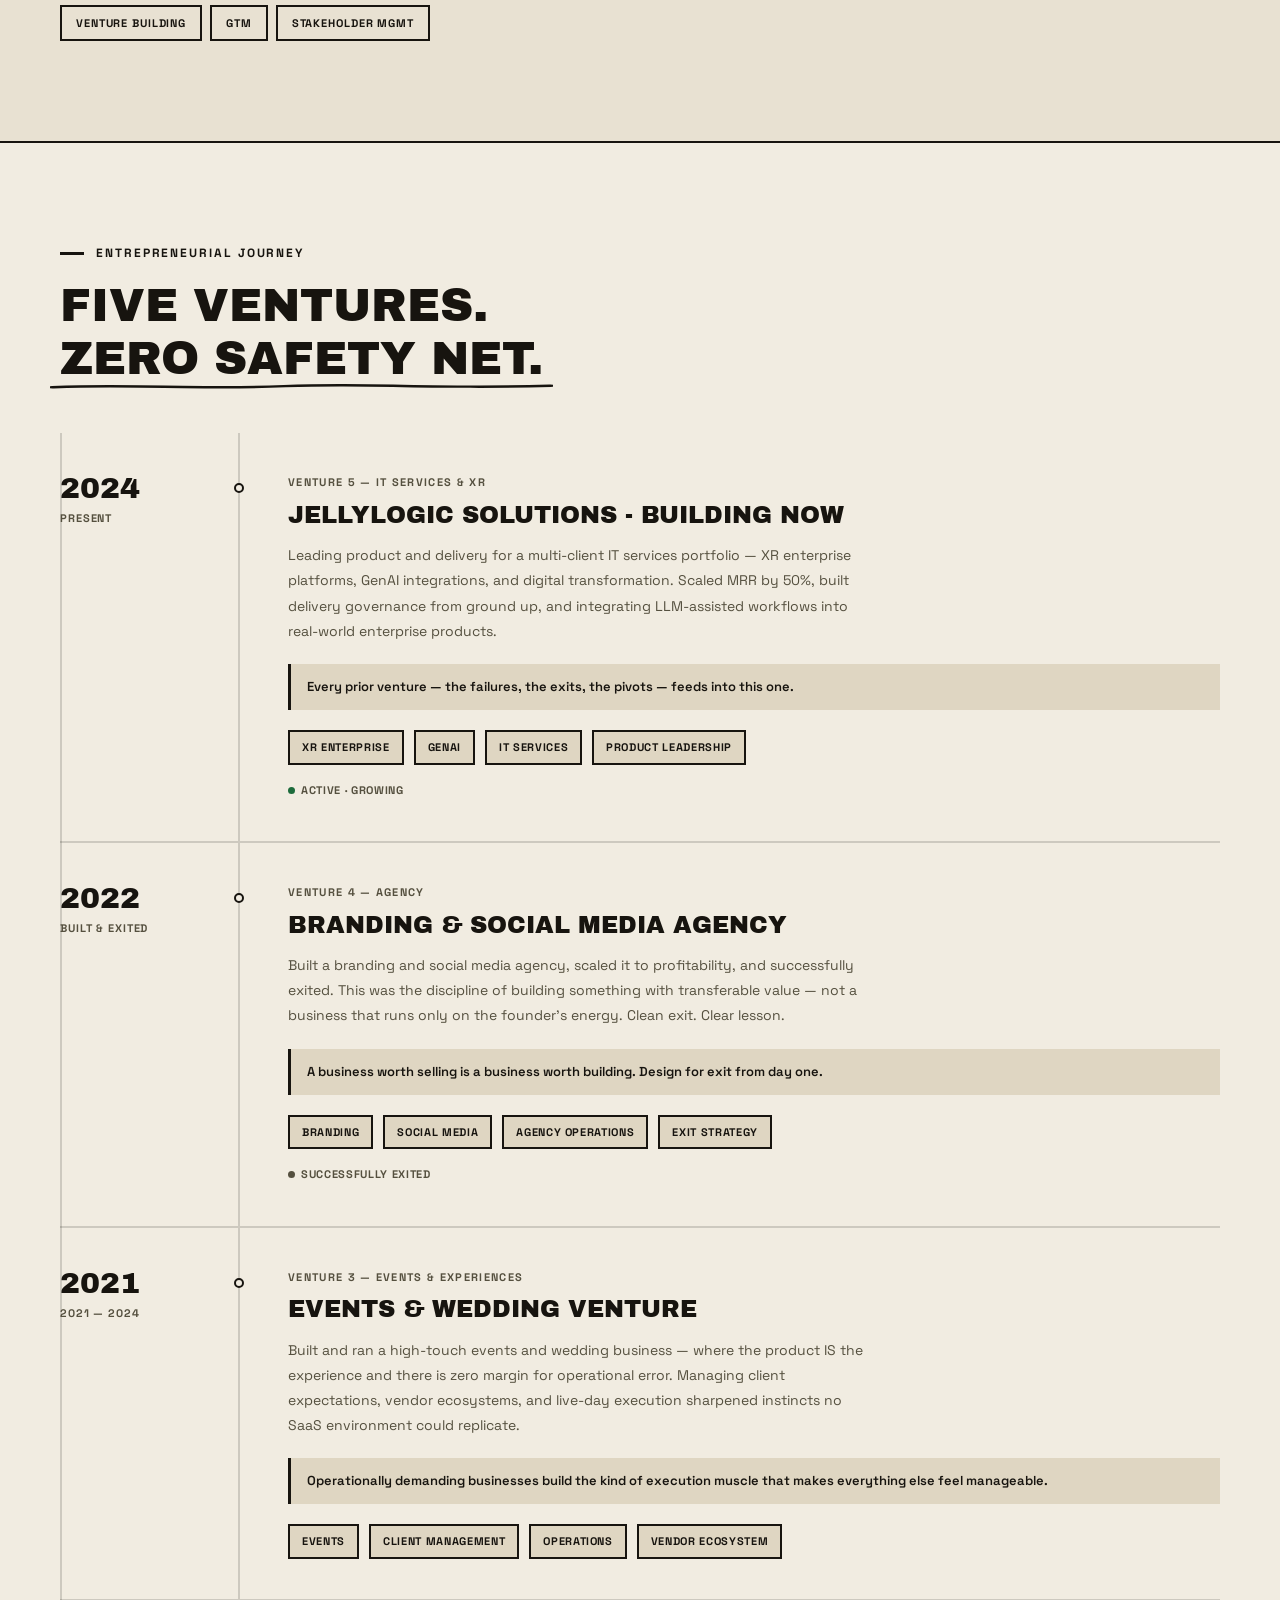
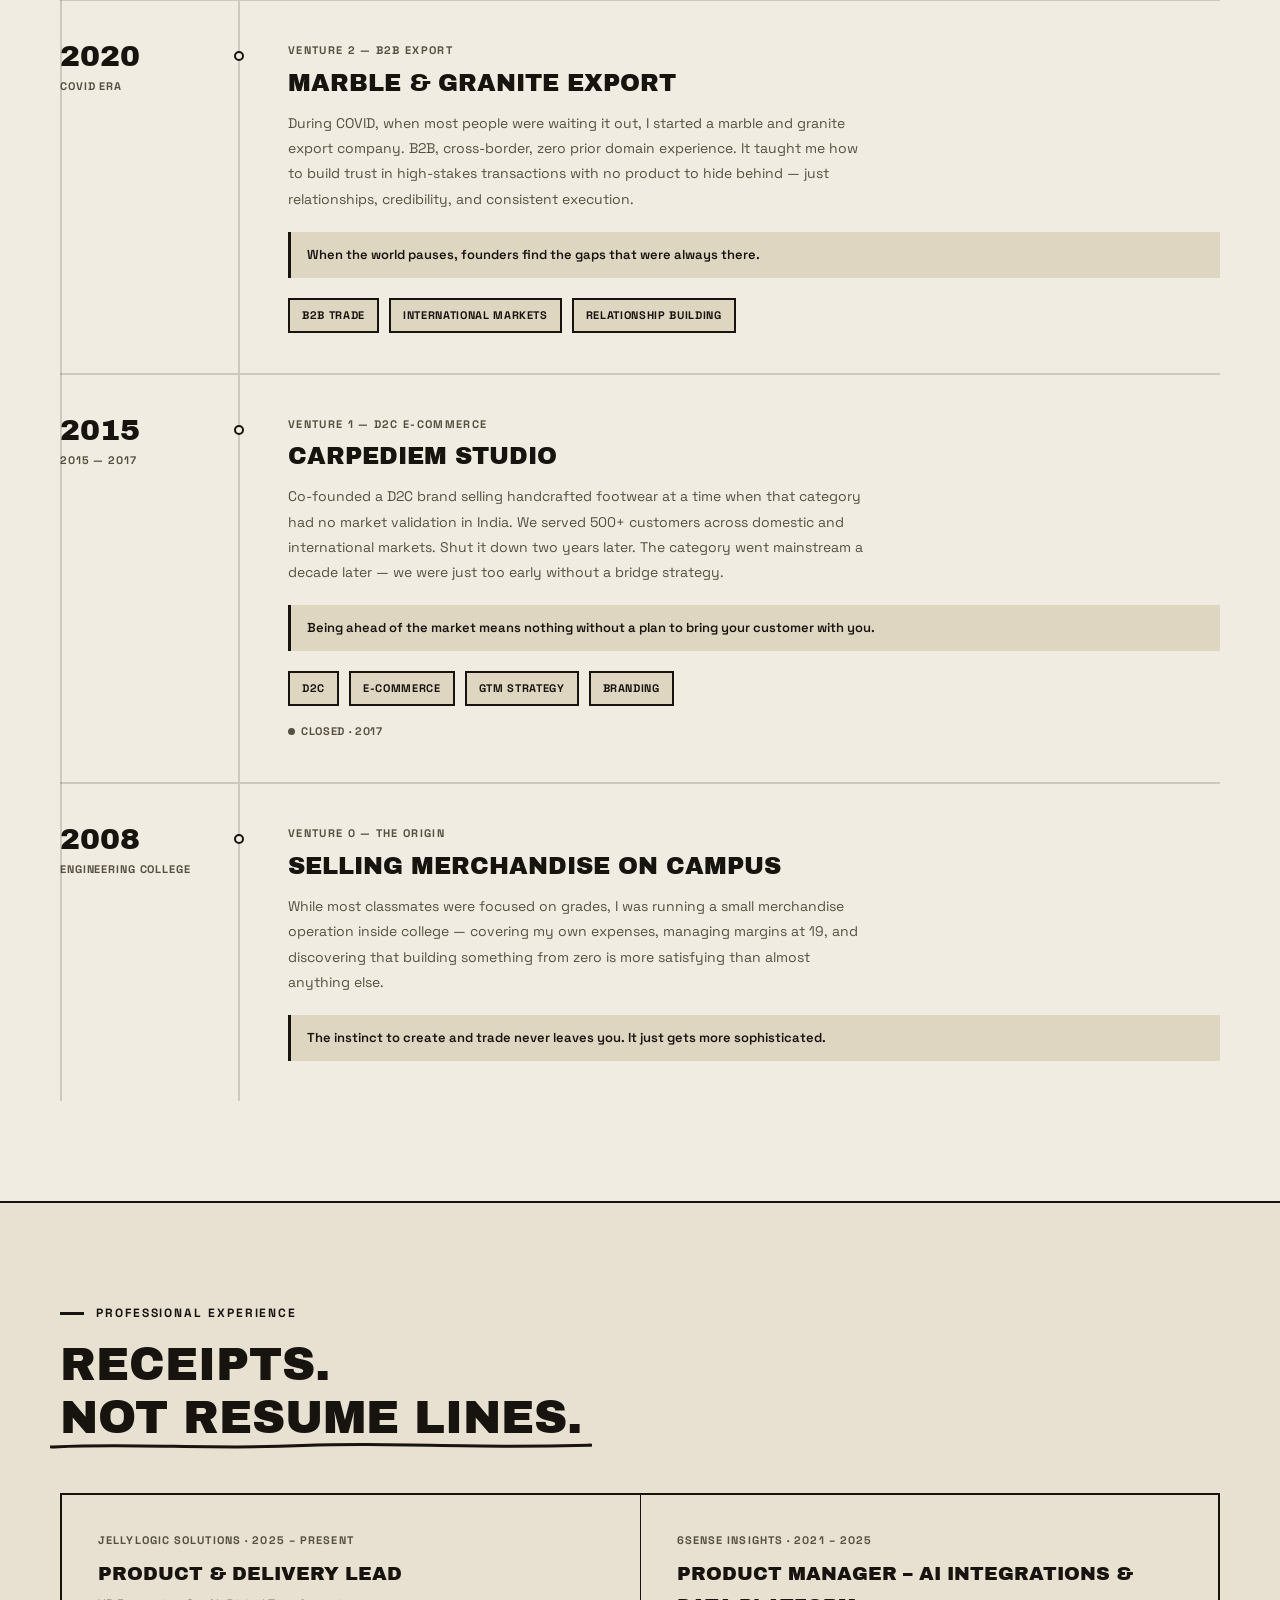
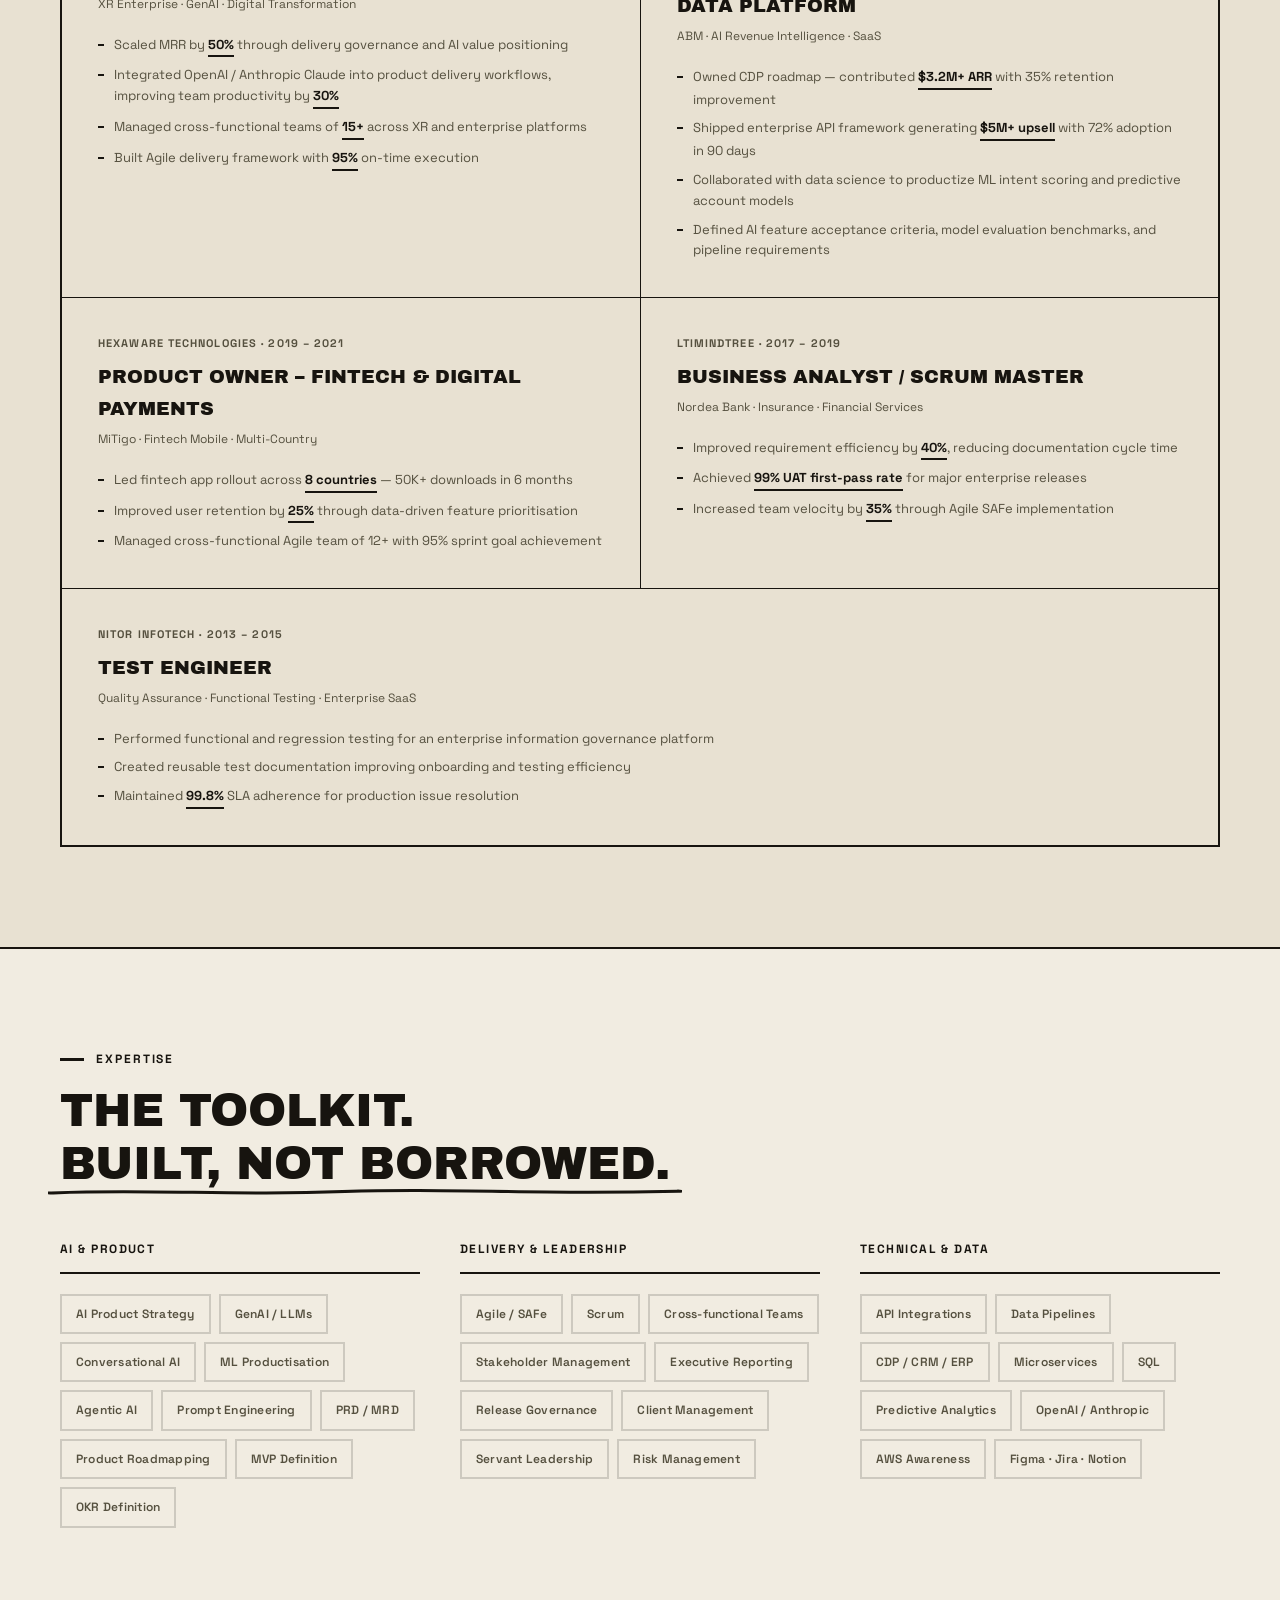
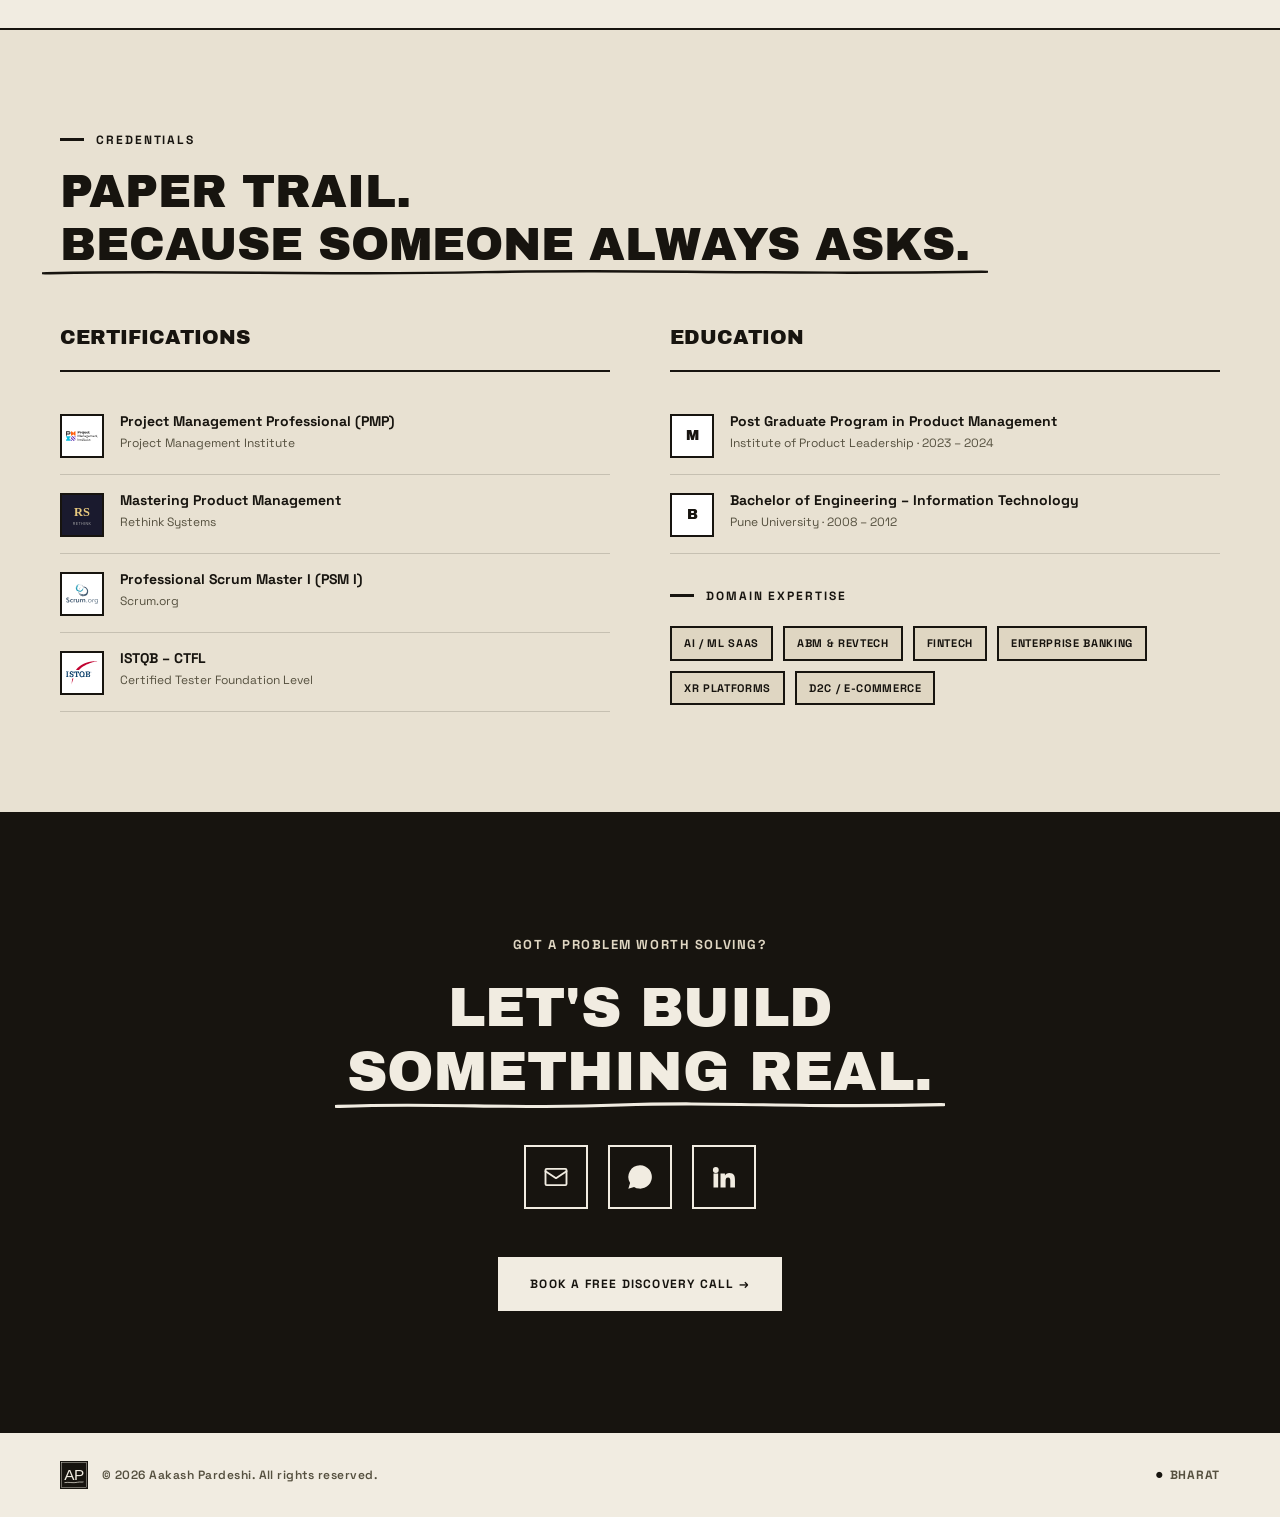
==== commit ef266a83: "updated calendly link" ====
--- a/index.html
+++ b/index.html
@@ -501,7 +501,7 @@
         <svg viewBox="0 0 24 24" fill="currentColor"><path d="M4.98 3.5a2.5 2.5 0 1 1 0 5 2.5 2.5 0 0 1 0-5zM3 9h4v12H3zM9 9h3.8v1.7h.05c.53-1 1.83-2.05 3.77-2.05 4.03 0 4.78 2.65 4.78 6.1V21h-4v-5.6c0-1.34-.02-3.06-1.87-3.06-1.87 0-2.16 1.46-2.16 2.96V21H9z"/></svg>
       </a>
     </div>
-    <a href="mailto:pardeshi_aakash999@yahoo.in" class="btn-primary">Start a Conversation →</a>
+    <a href="https://calendly.com/aakash-jellylogic/30min" target="_blank" class="btn-primary">Book a Free Discovery Call →</a>
   </div>
 </section>
 
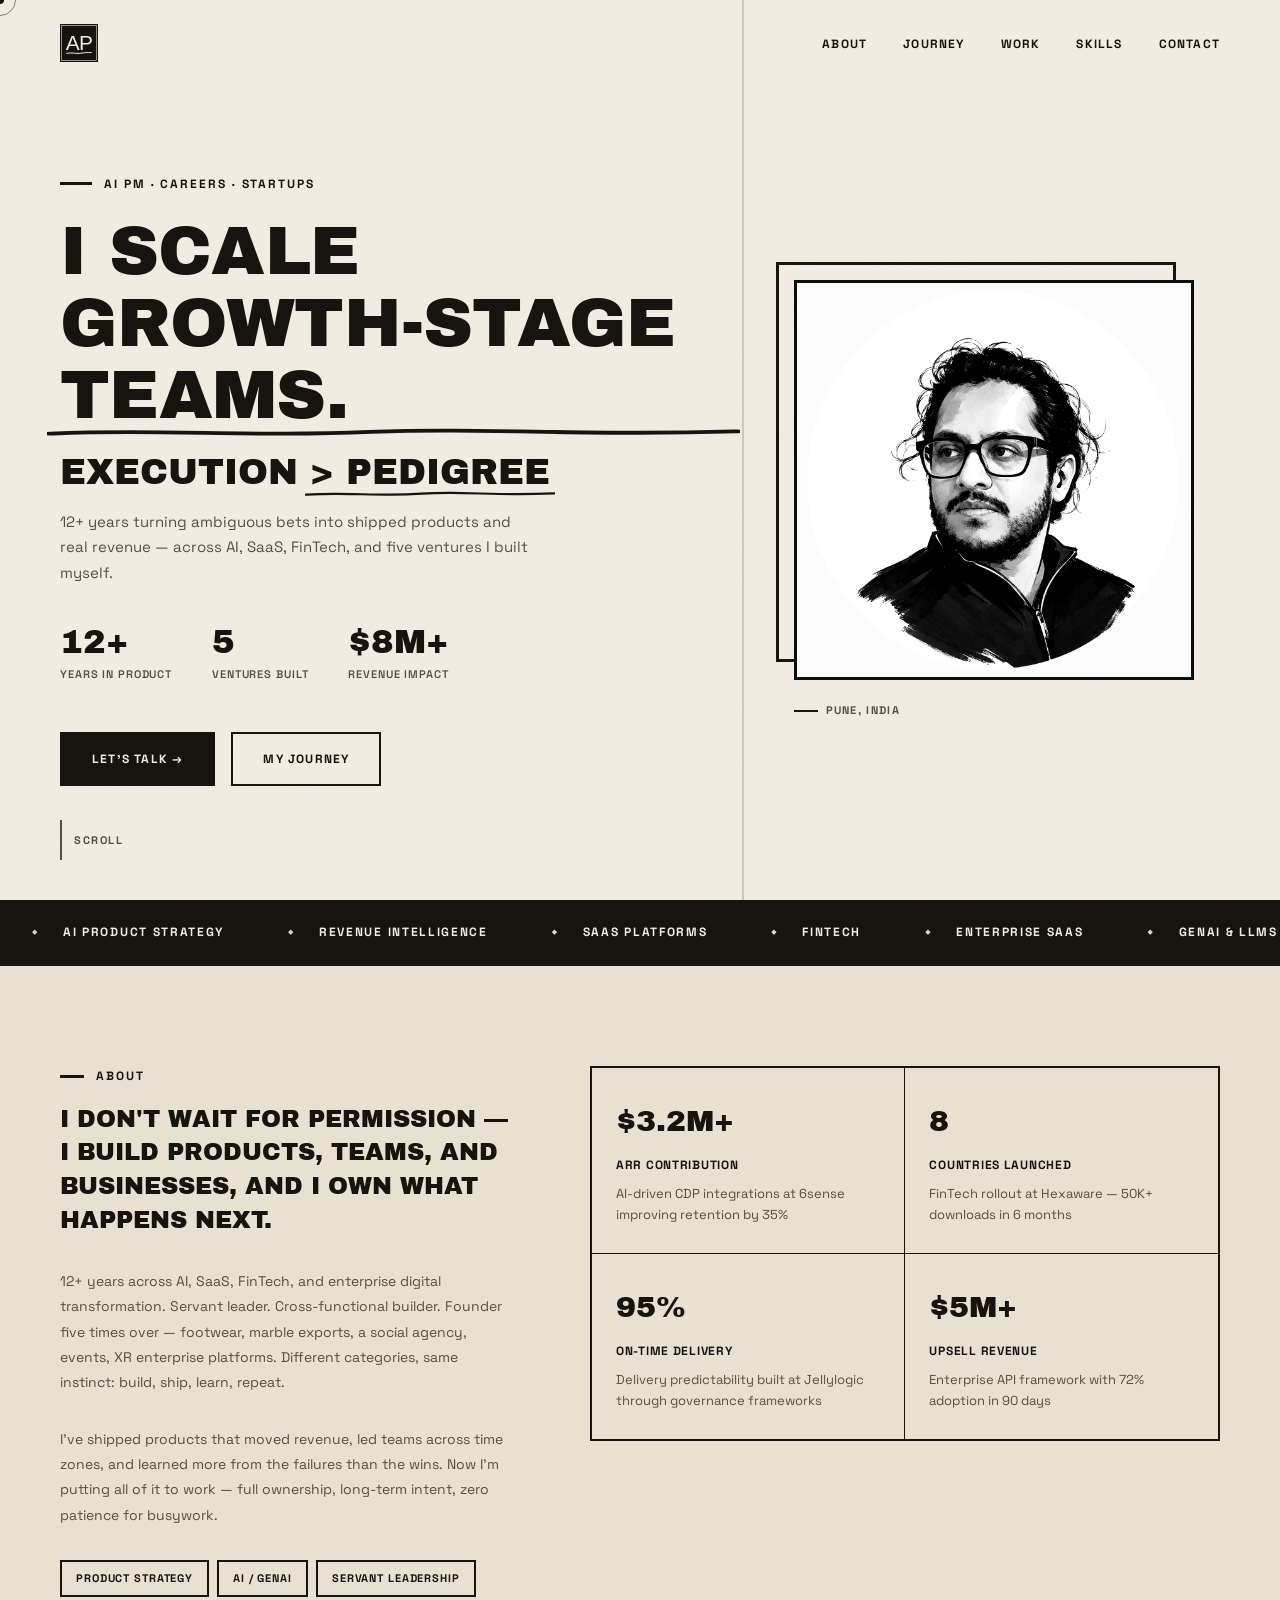
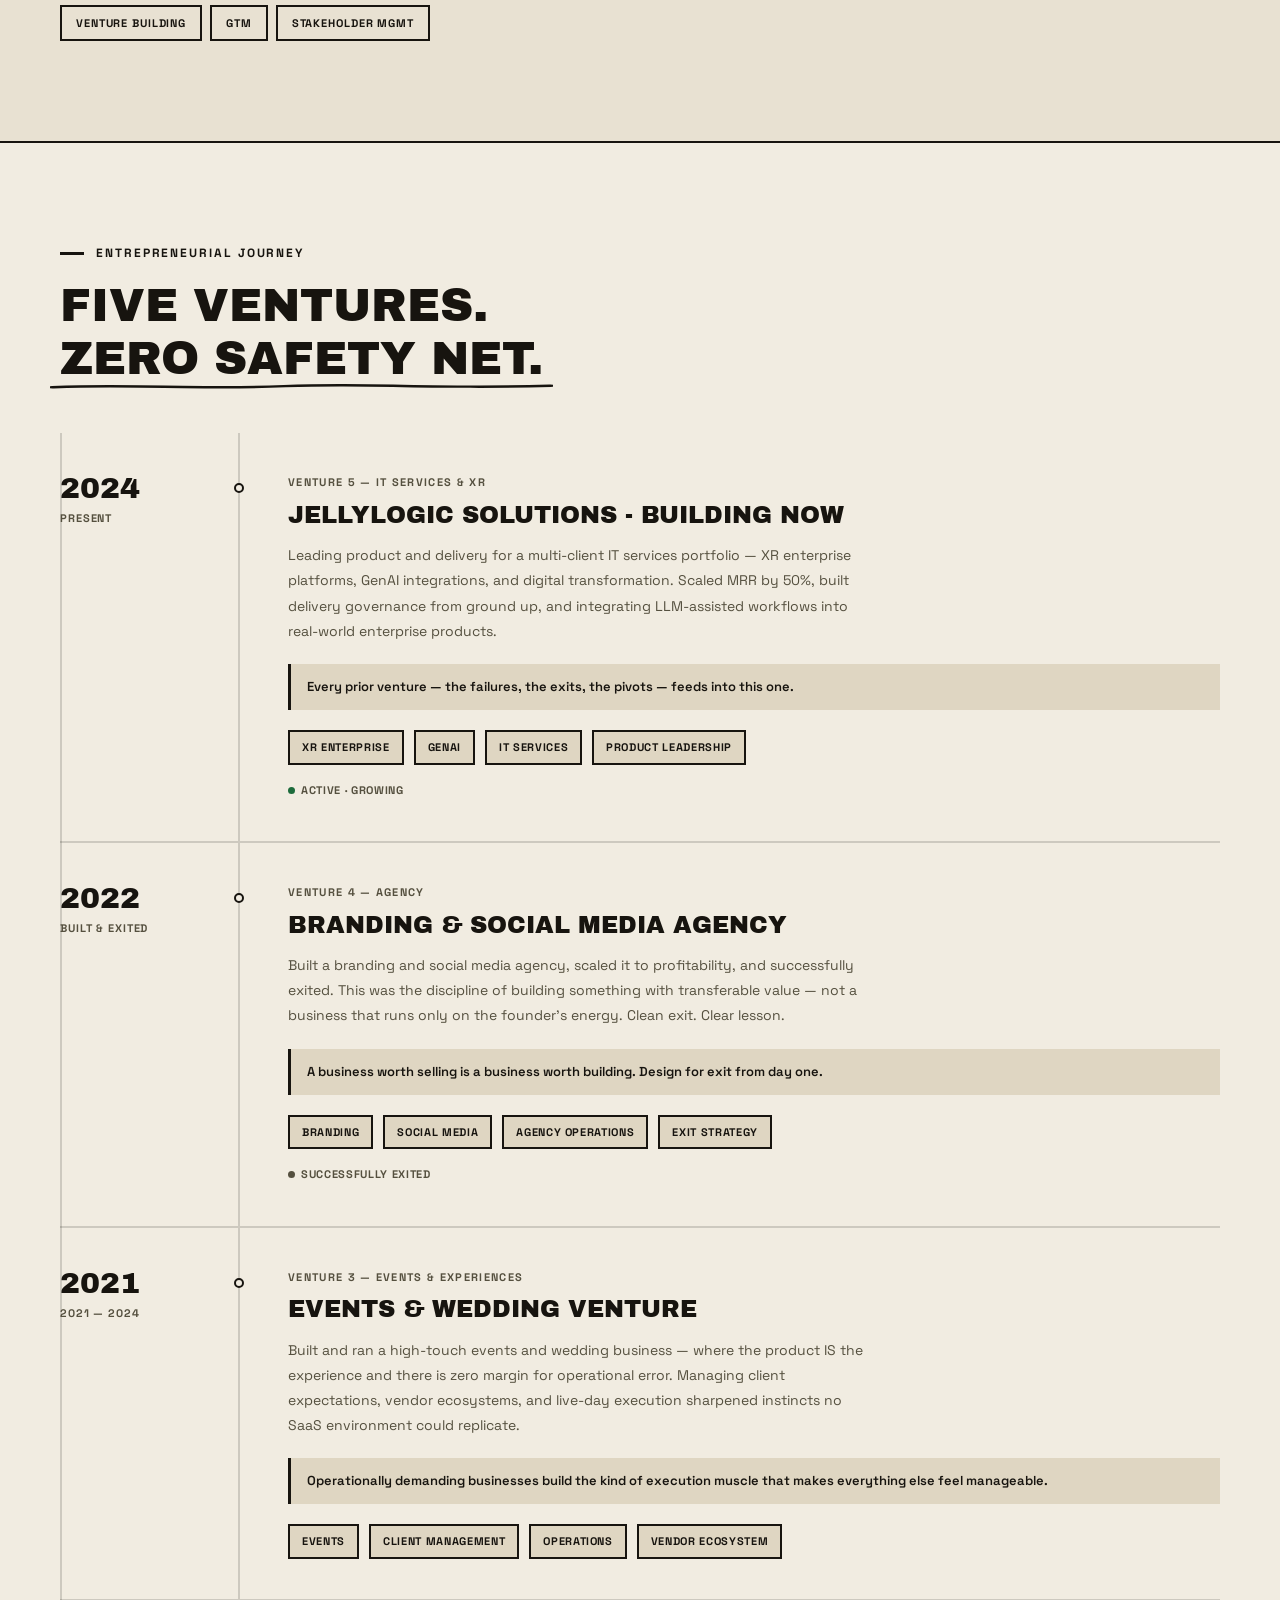
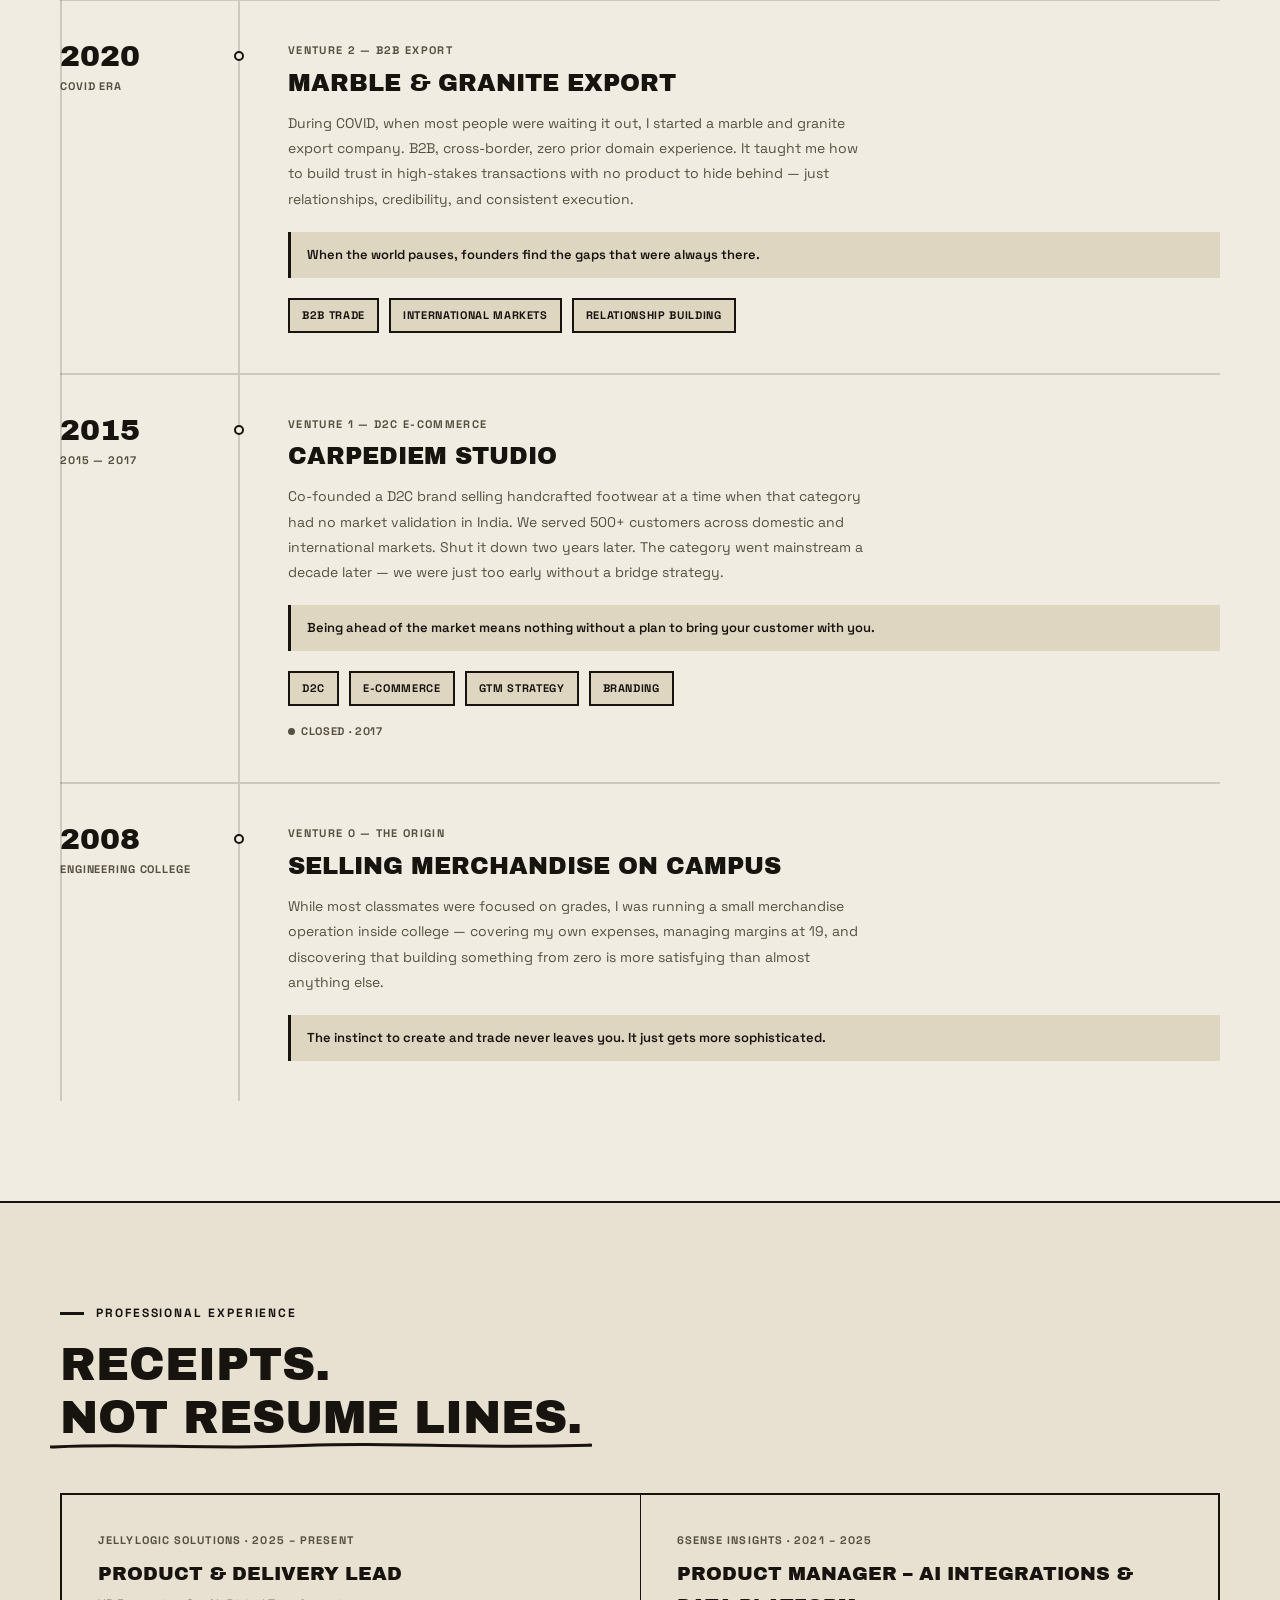
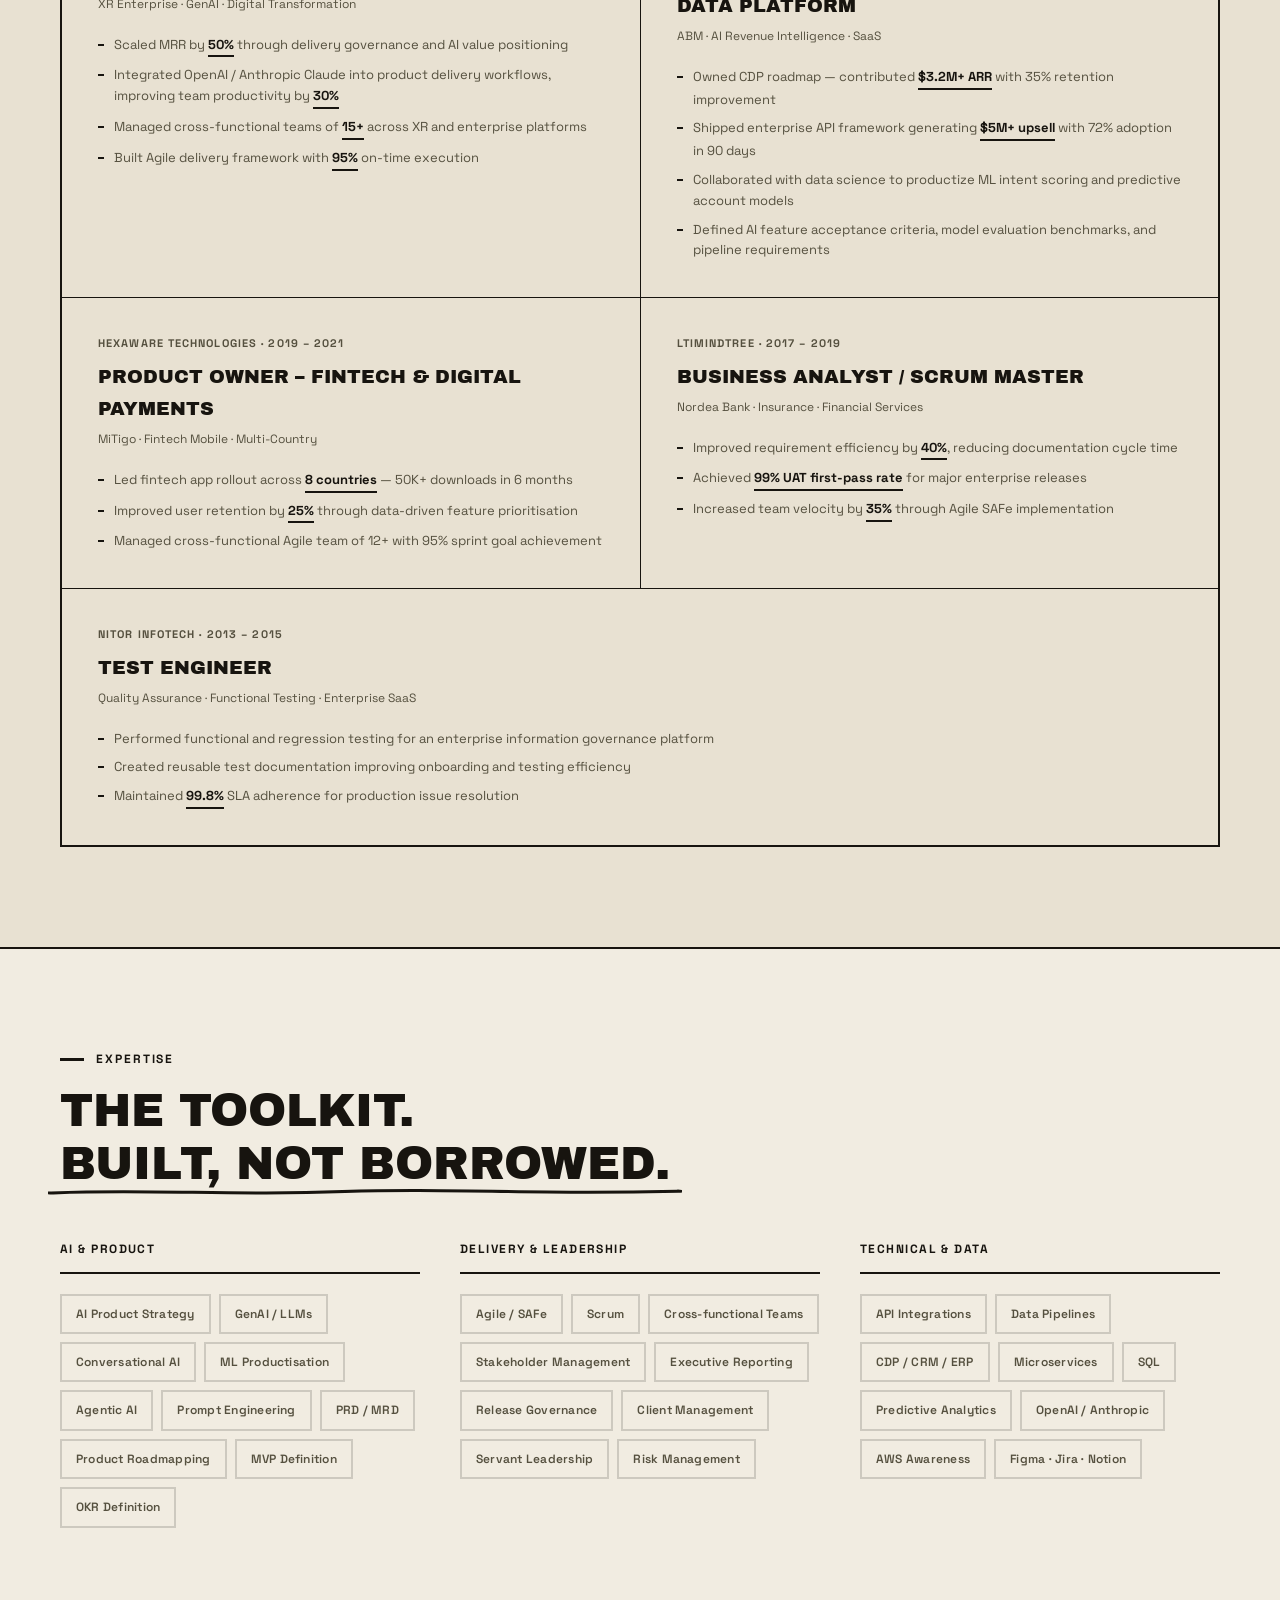
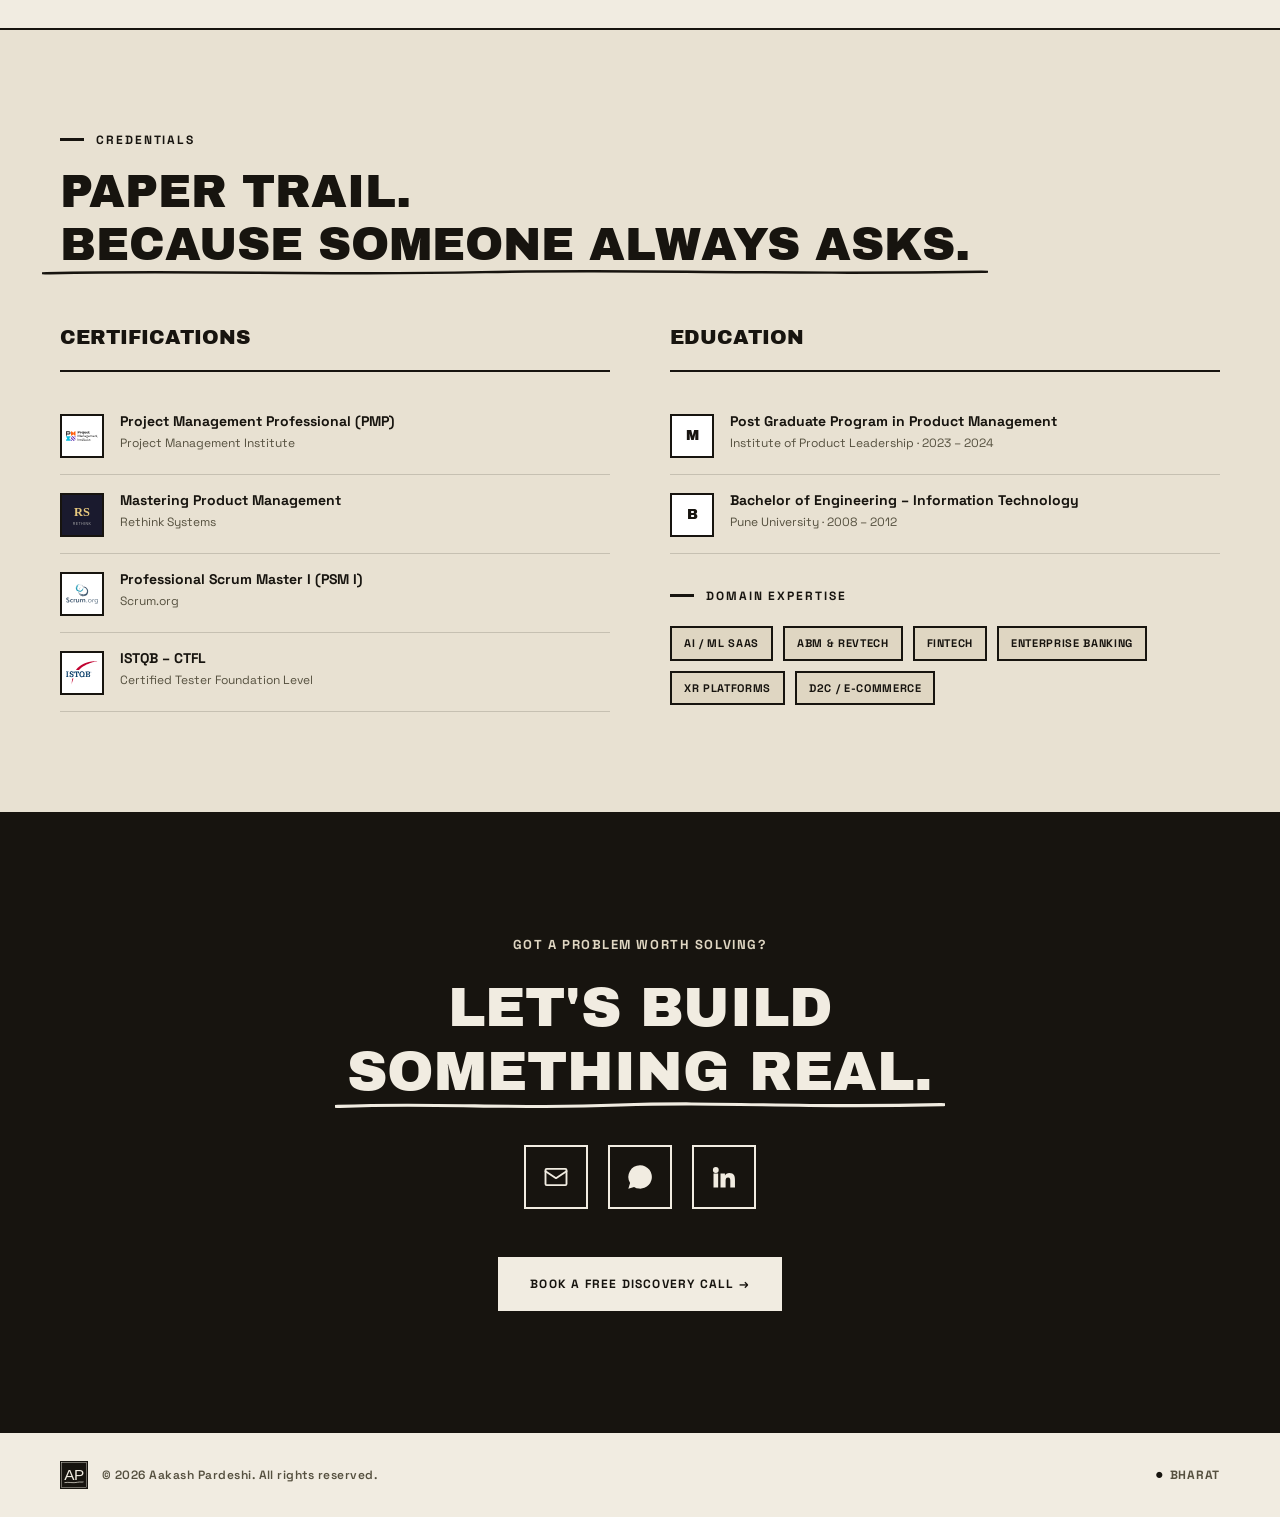
==== commit 2b2f40ca: "updated mobile site" ====
--- a/index.html
+++ b/index.html
@@ -28,7 +28,20 @@
     <li><a href="#skills">Skills</a></li>
     <li><a href="#contact">Contact</a></li>
   </ul>
+  <button class="nav-toggle" id="navToggle" aria-label="Open menu" aria-expanded="false" aria-controls="mobileMenu">
+    <span></span><span></span>
+  </button>
 </nav>
+
+<div class="mobile-menu" id="mobileMenu">
+  <ul class="mobile-menu-links">
+    <li><a href="#about">About</a></li>
+    <li><a href="#journey">Journey</a></li>
+    <li><a href="#experience">Work</a></li>
+    <li><a href="#skills">Skills</a></li>
+    <li><a href="#contact">Contact</a></li>
+  </ul>
+</div>
 
 <!-- Hero -->
 <section id="hero">
--- a/css/styles.css
+++ b/css/styles.css
@@ -884,11 +884,80 @@
     color: var(--ink);
   }
 
+  /* Mobile nav toggle (hidden on desktop) */
+  .nav-toggle {
+    display: none;
+    width: 40px; height: 40px;
+    flex-shrink: 0;
+    border: 2px solid var(--ink);
+    background: var(--bg);
+    align-items: center;
+    justify-content: center;
+    flex-direction: column;
+    gap: 6px;
+    cursor: pointer;
+    position: relative;
+    z-index: 300;
+  }
+  .nav-toggle span {
+    display: block;
+    width: 18px; height: 2px;
+    background: var(--ink);
+    transition: transform 0.25s ease, opacity 0.25s ease;
+  }
+  .nav-toggle.active span:nth-child(1) { transform: translateY(4px) rotate(45deg); }
+  .nav-toggle.active span:nth-child(2) { transform: translateY(-4px) rotate(-45deg); }
+
+  .mobile-menu {
+    position: fixed;
+    inset: 0;
+    background: var(--ink);
+    z-index: 250;
+    display: flex;
+    align-items: center;
+    justify-content: center;
+    opacity: 0;
+    visibility: hidden;
+    transform: translateY(-12px);
+    transition: opacity 0.3s ease, transform 0.3s ease, visibility 0.3s;
+  }
+  .mobile-menu.open {
+    opacity: 1;
+    visibility: visible;
+    transform: translateY(0);
+  }
+  .mobile-menu-links {
+    list-style: none;
+    display: flex;
+    flex-direction: column;
+    gap: 30px;
+    text-align: center;
+  }
+  .mobile-menu-links a {
+    font-family: var(--display);
+    font-size: 36px;
+    text-transform: uppercase;
+    color: var(--cream);
+    text-decoration: none;
+    letter-spacing: -0.01em;
+  }
+  body.nav-open { overflow: hidden; }
+
   @media (max-width: 900px) {
-    nav { padding: 20px 24px; }
+    nav { padding: 20px 24px; z-index: 300; }
     nav.scrolled { padding: 14px 24px; }
-    #hero { grid-template-columns: 1fr; padding: 120px 24px 80px; }
-    .hero-right { display: none; }
+    .nav-links { display: none; }
+    .nav-toggle { display: flex; }
+    #hero { grid-template-columns: 1fr; padding: 120px 24px 60px; }
+    .hero-bg-line { display: none; }
+    .hero-right {
+      display: flex;
+      justify-content: center;
+      padding-left: 0;
+      margin-top: 48px;
+    }
+    .photo-frame { width: min(70vw, 320px); height: min(70vw, 320px); }
+    .scroll-cue { display: none; }
     section { padding: 72px 24px; }
     .about-grid, .exp-grid, .credentials-grid, .skills-container { grid-template-columns: 1fr; }
     .timeline-entry { grid-template-columns: 120px 1fr; }
